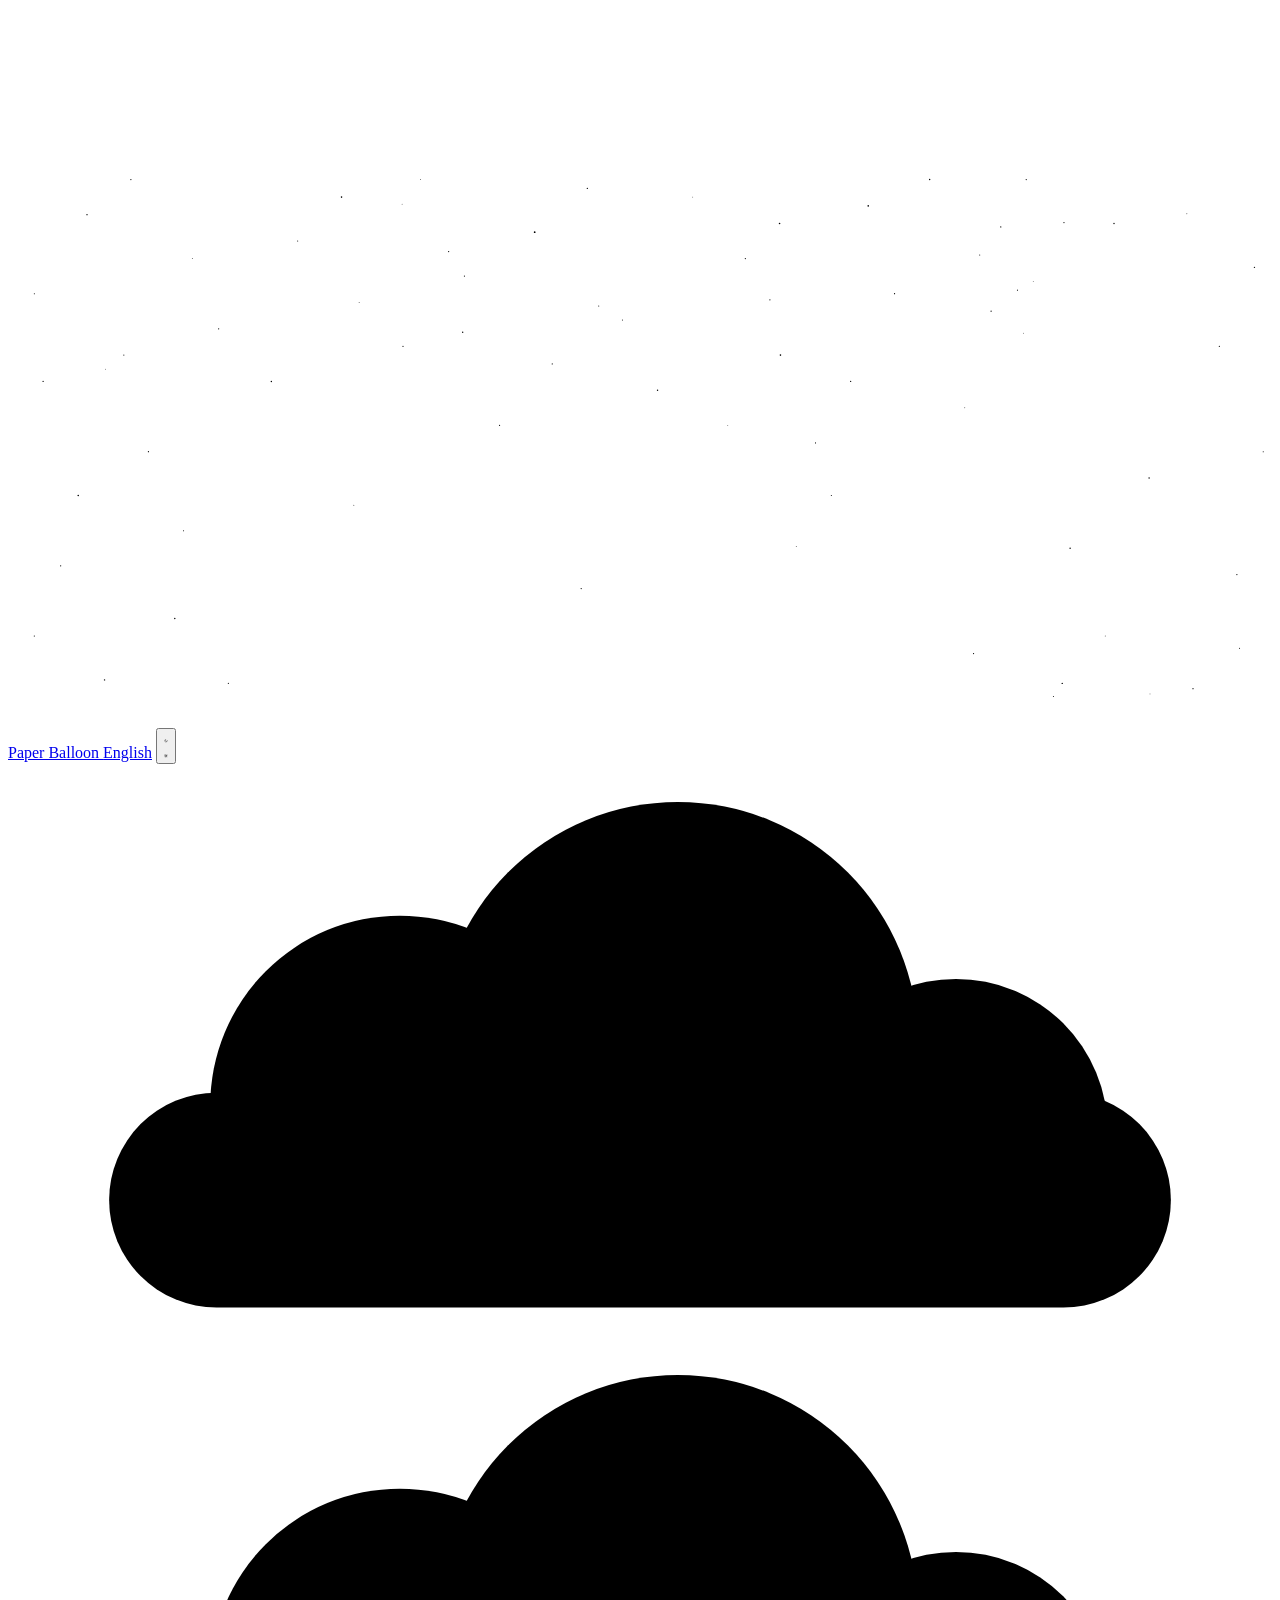
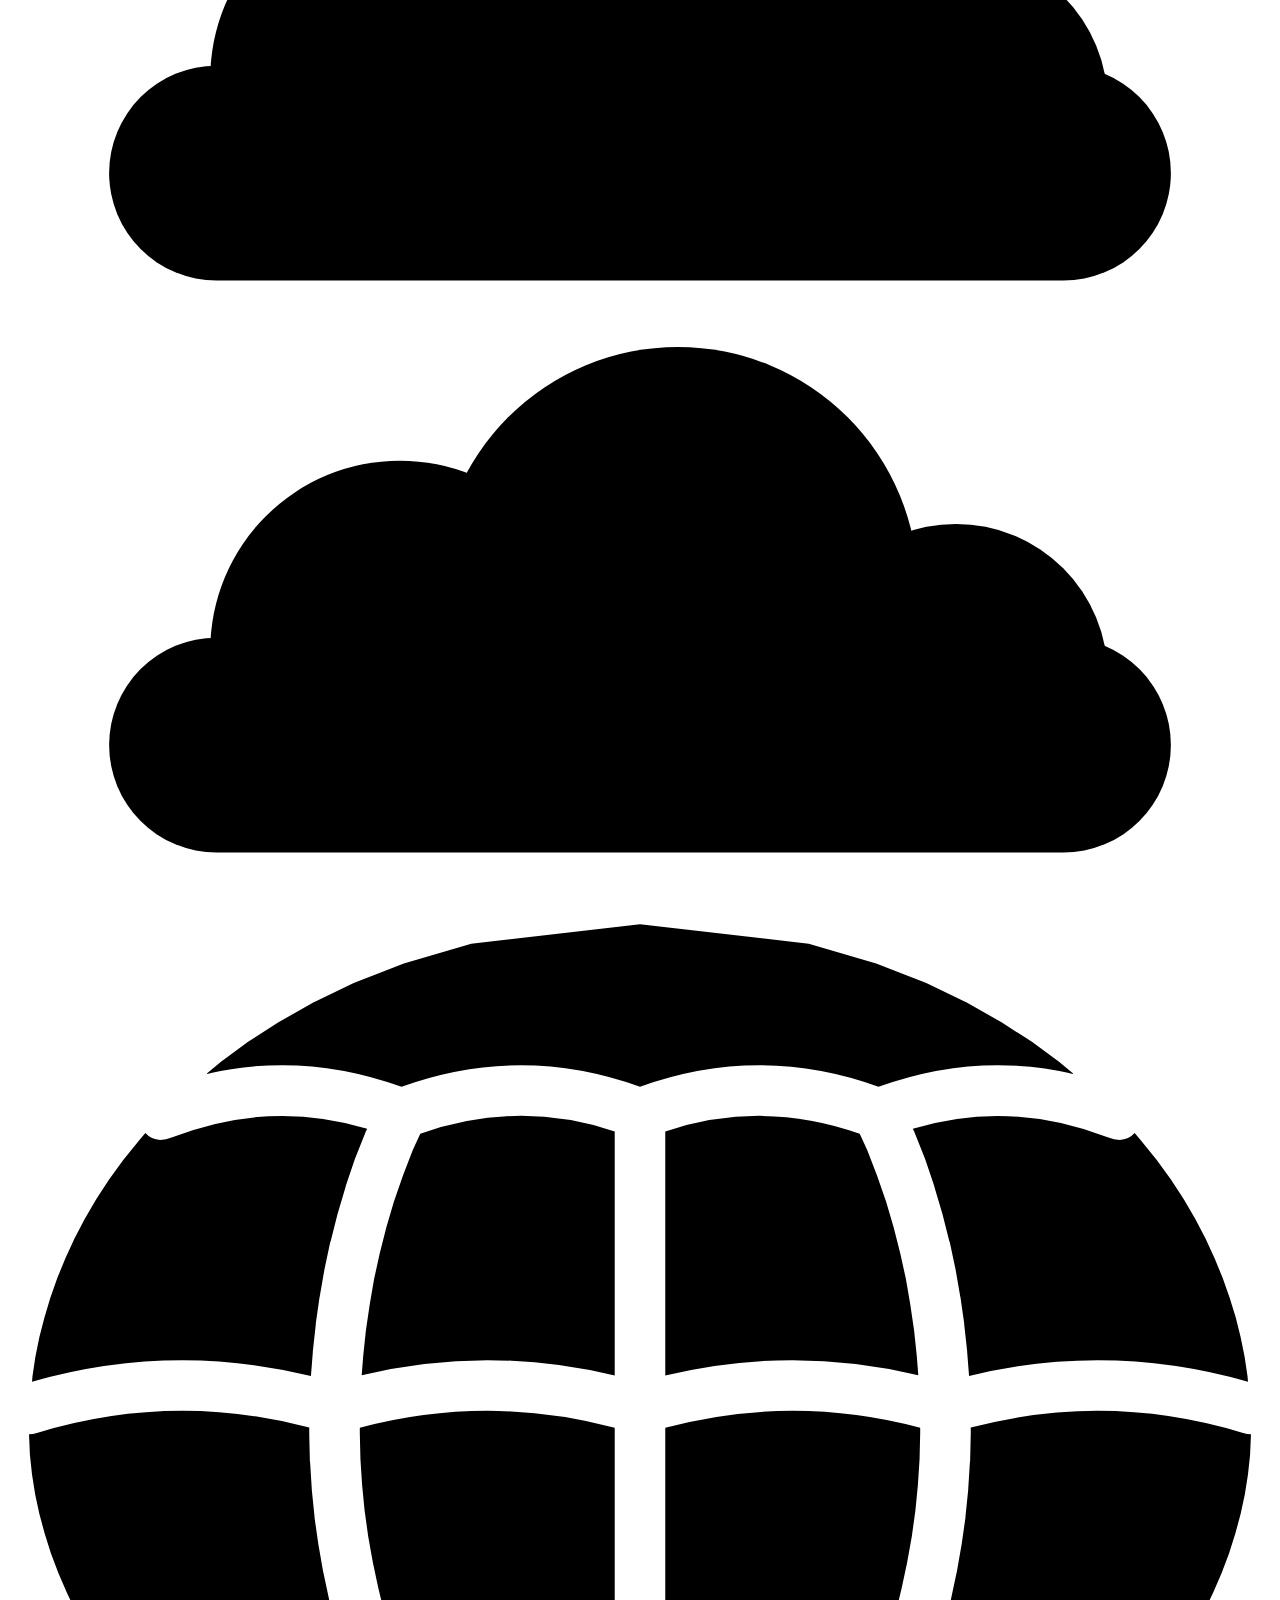
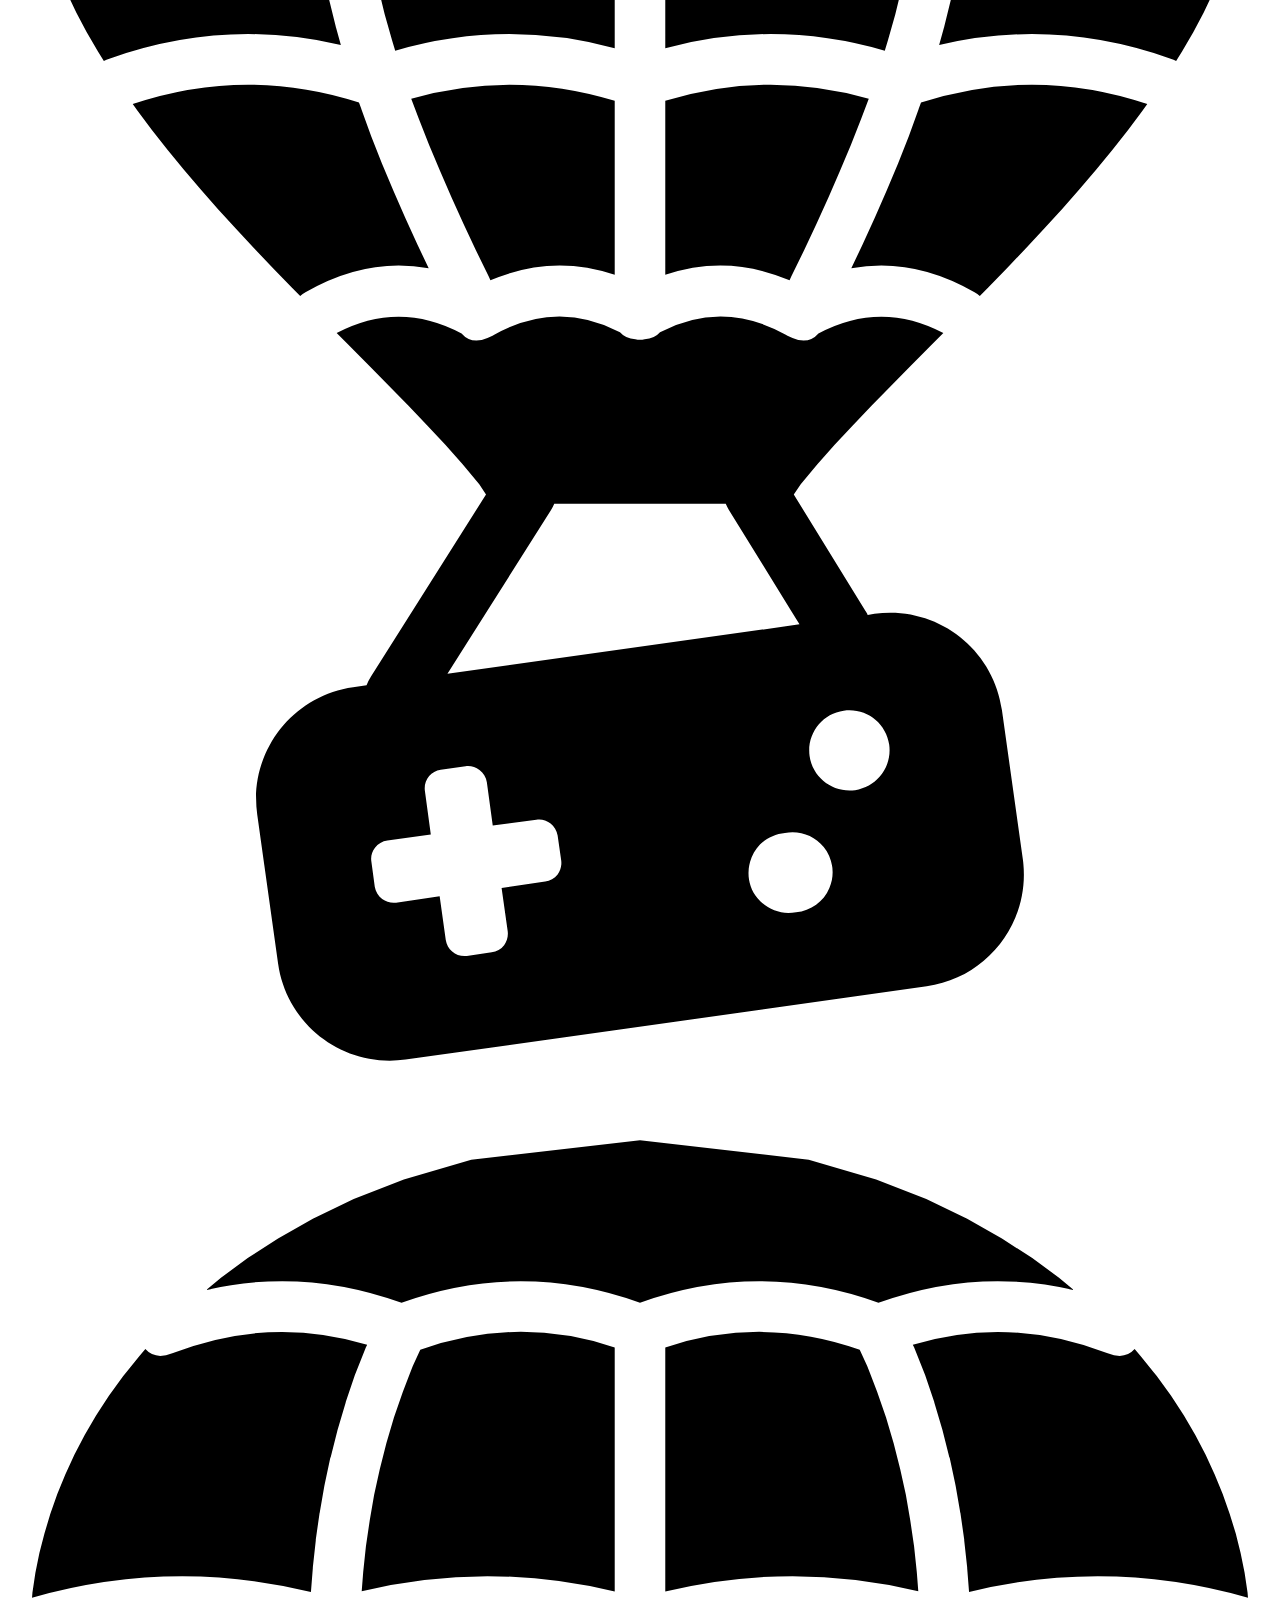
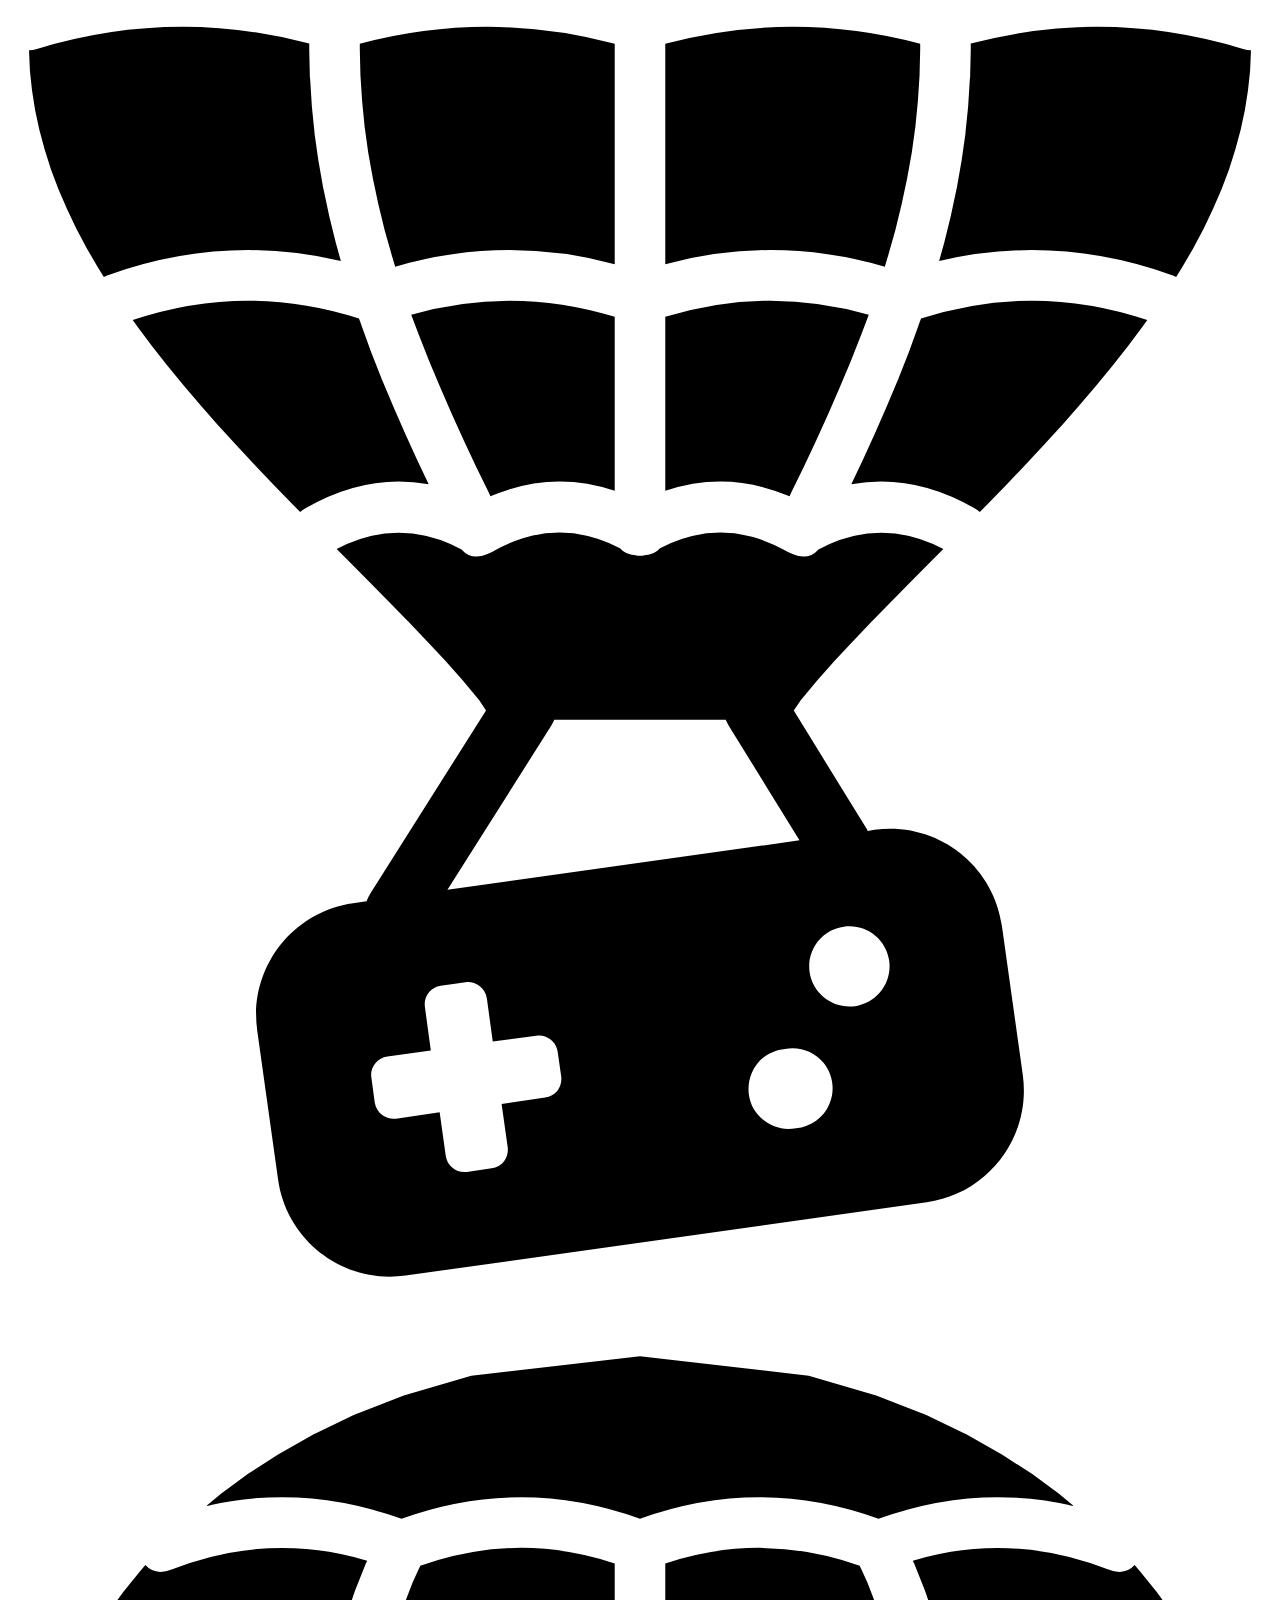
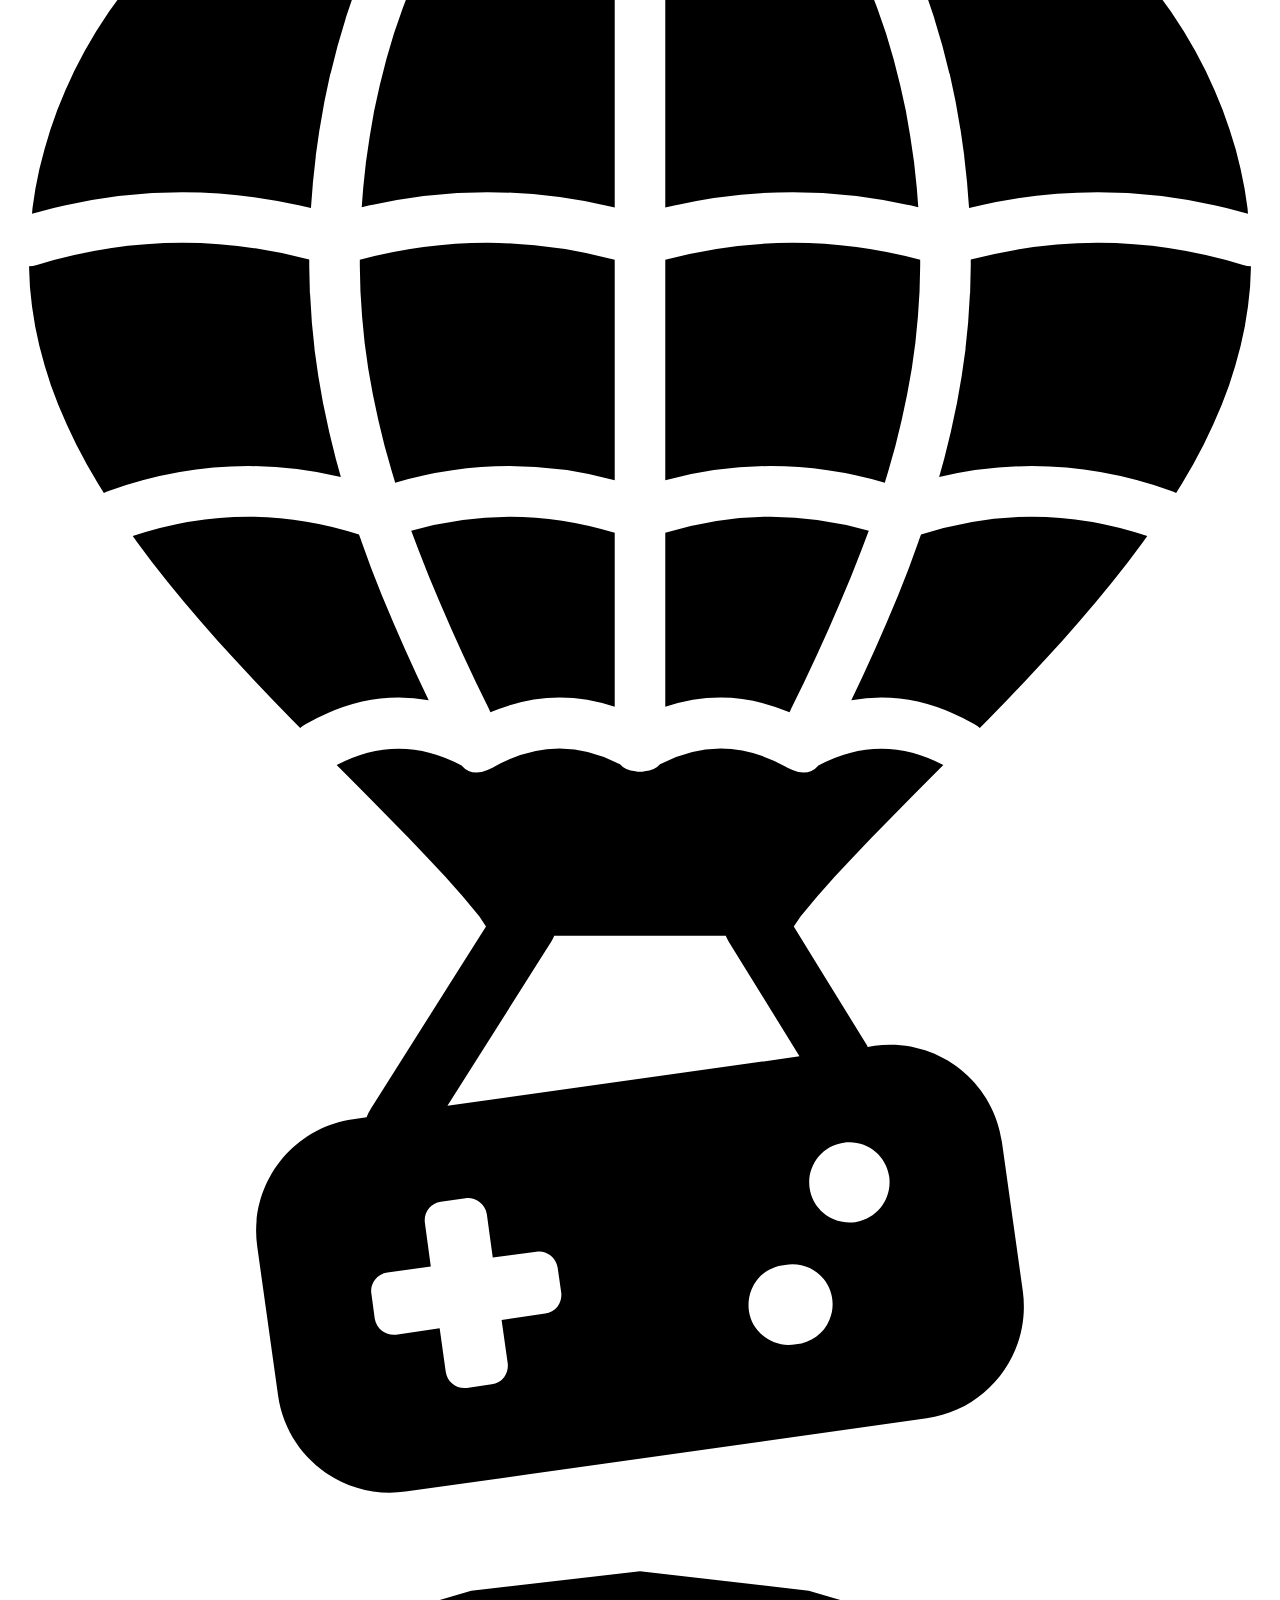
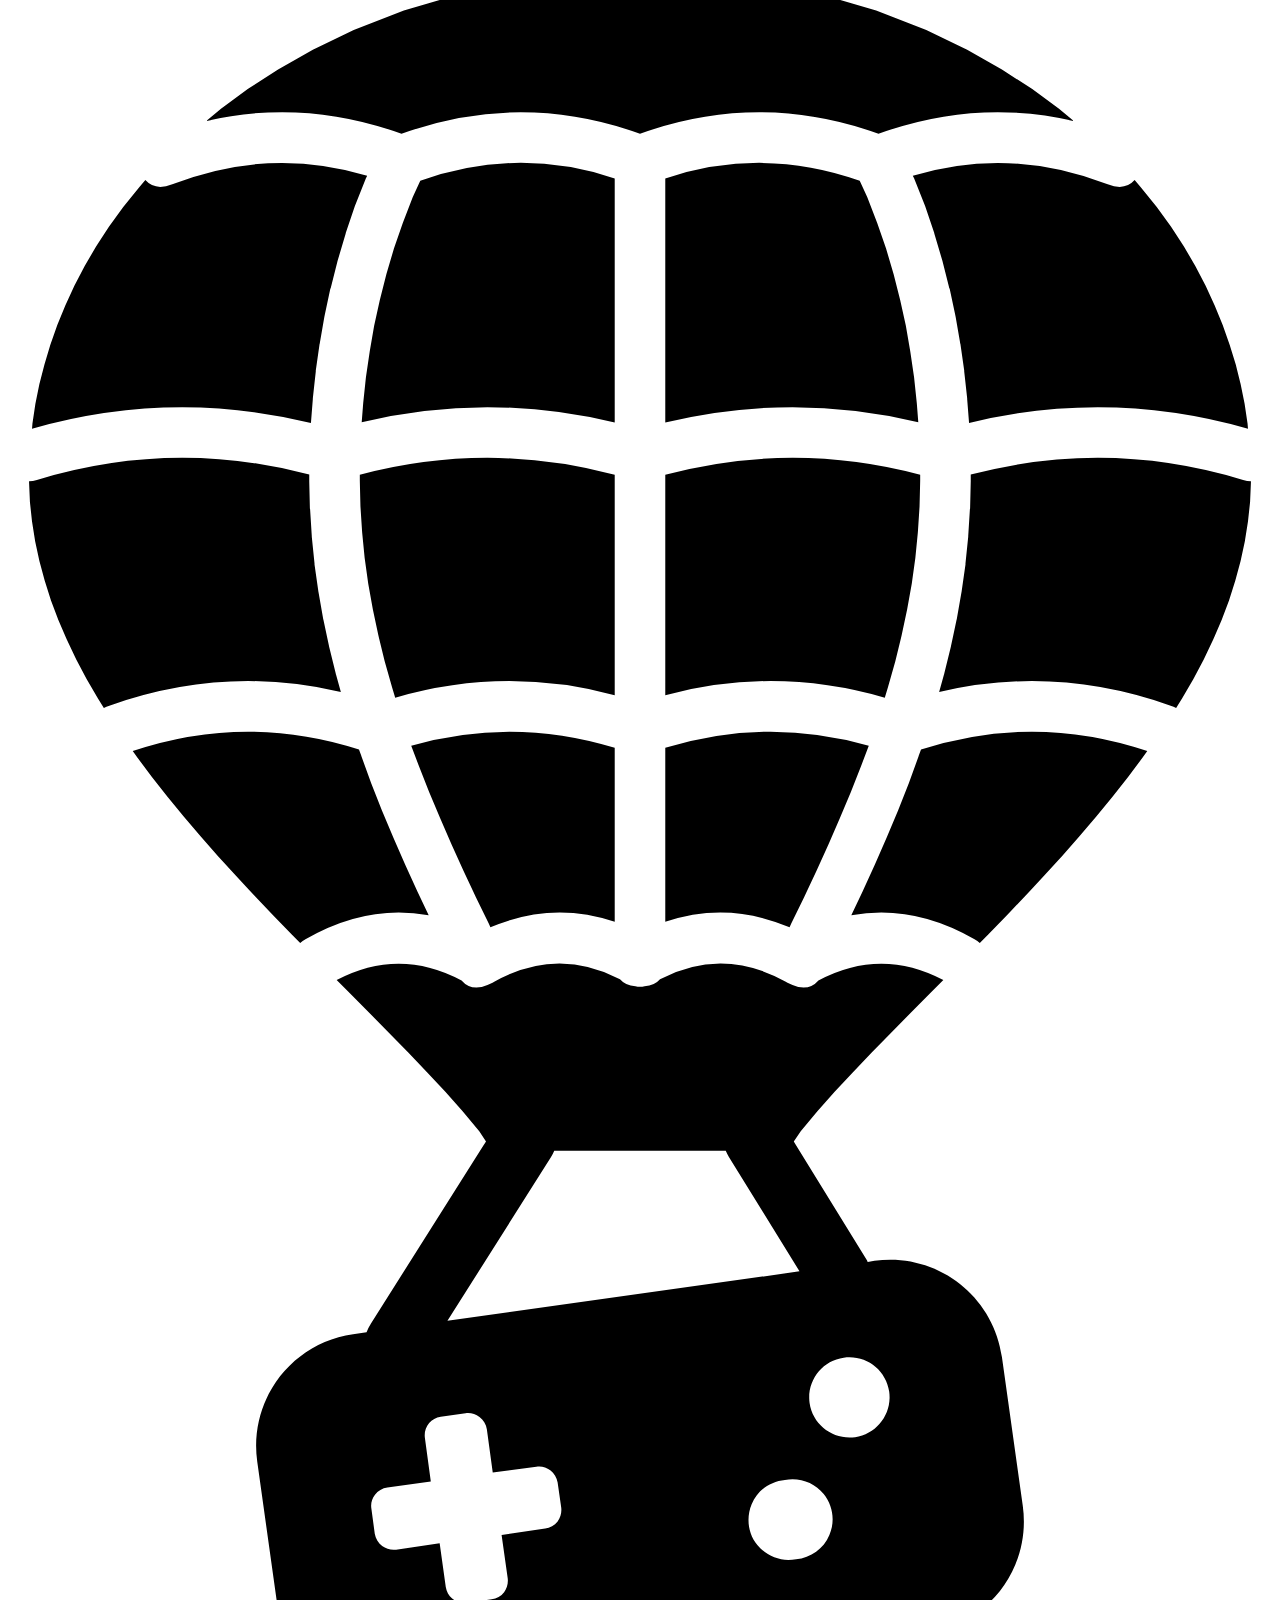
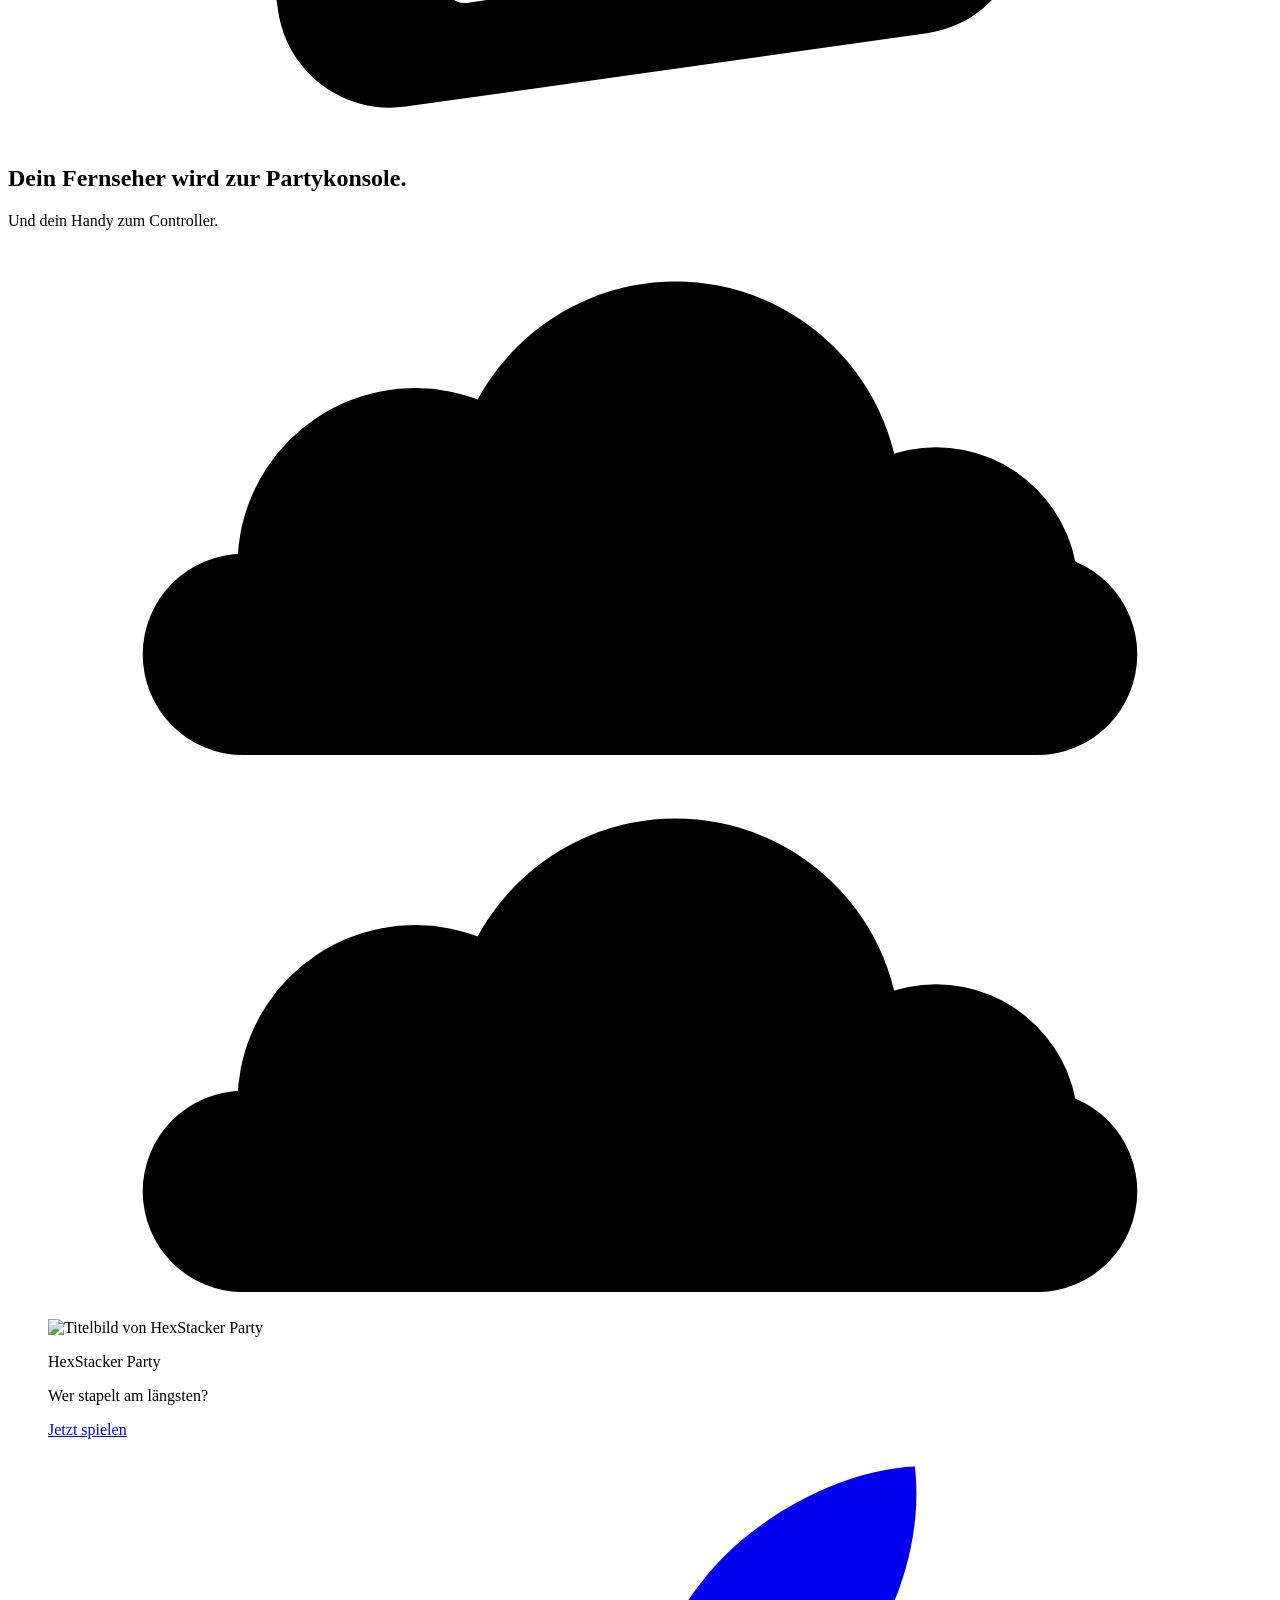
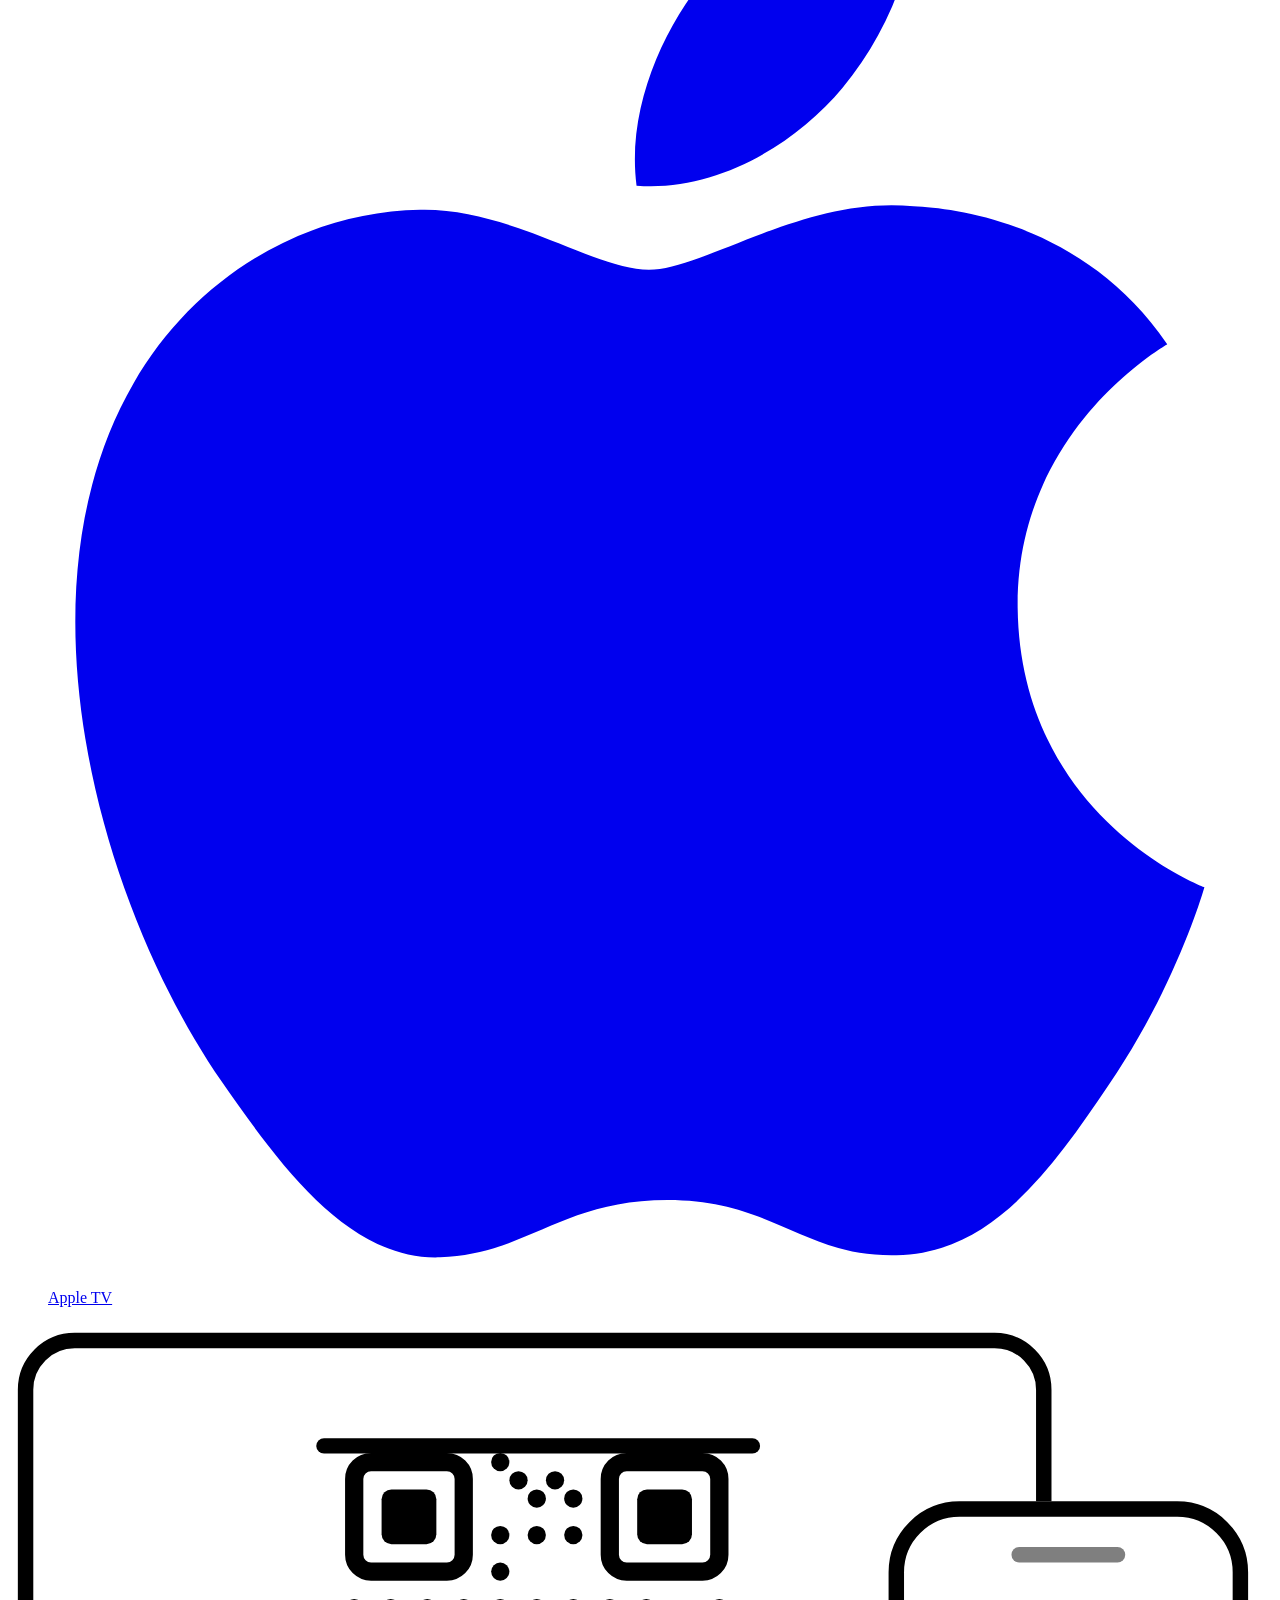
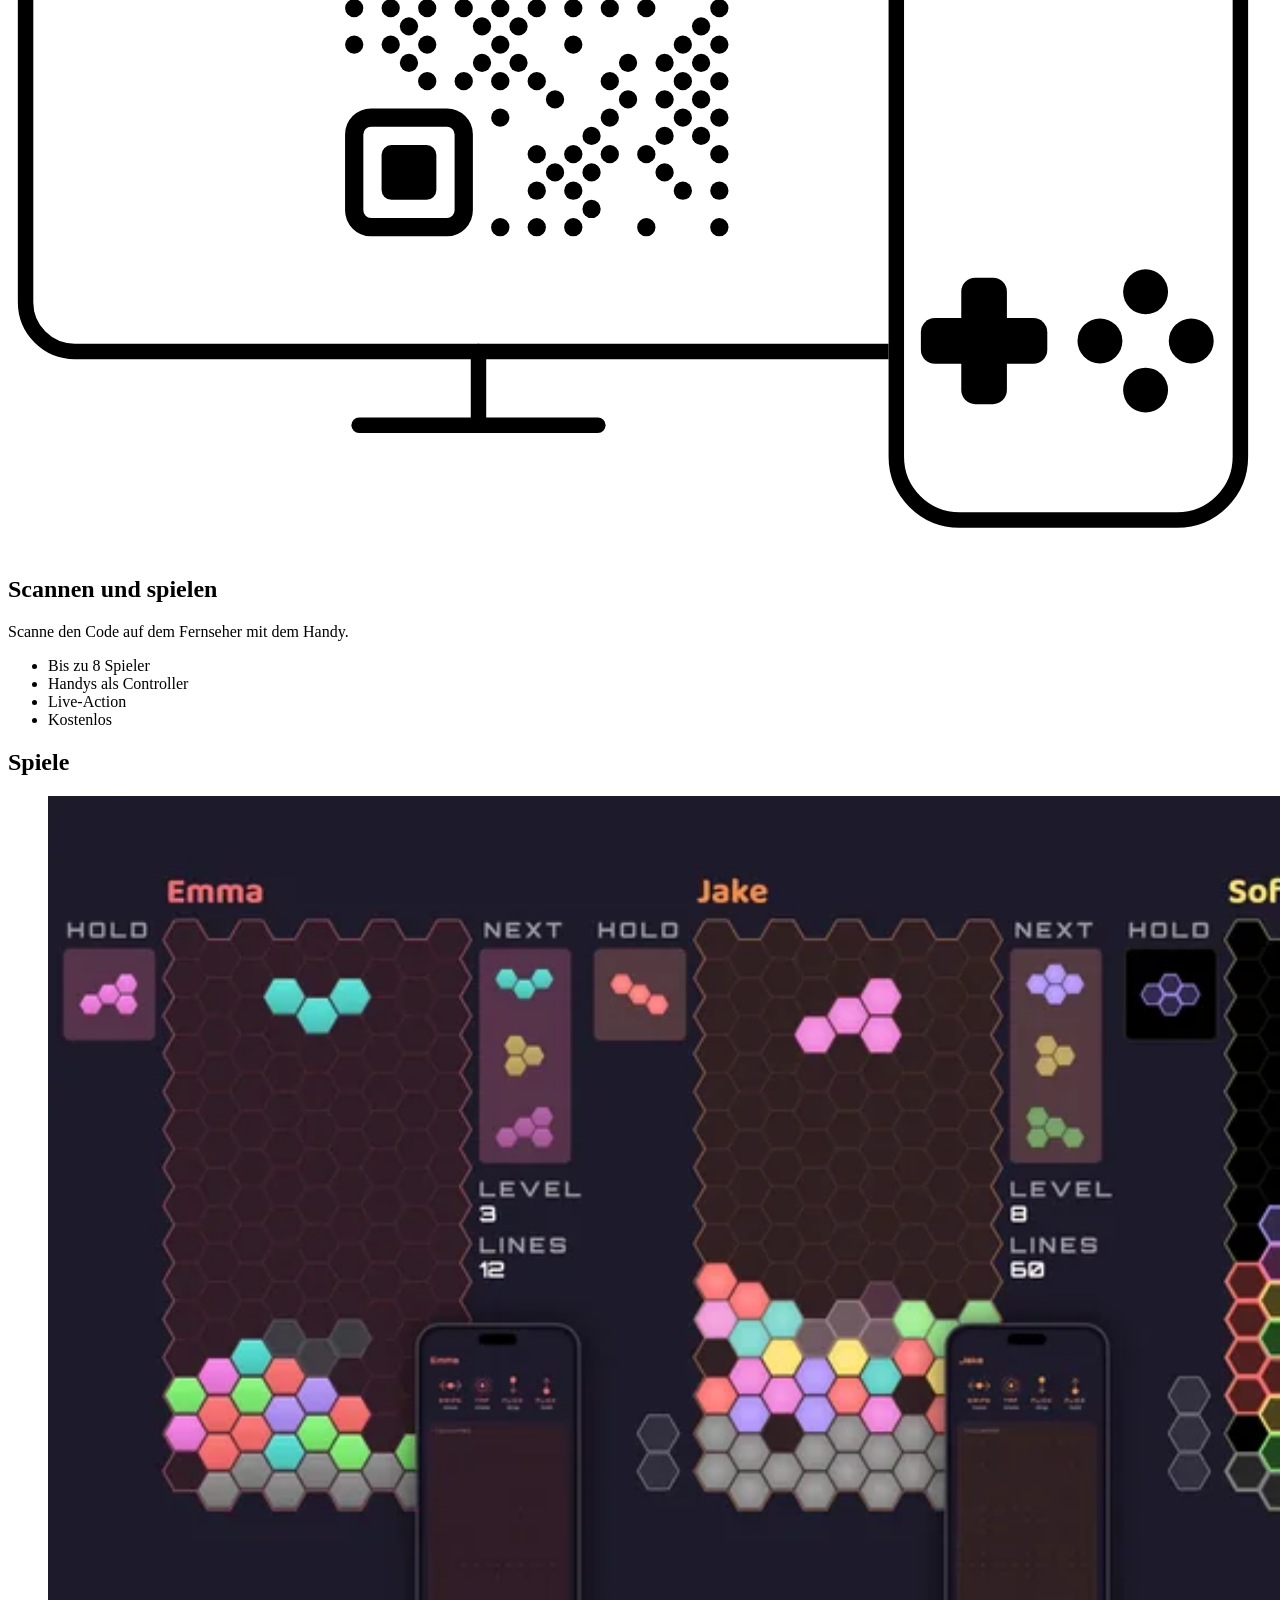
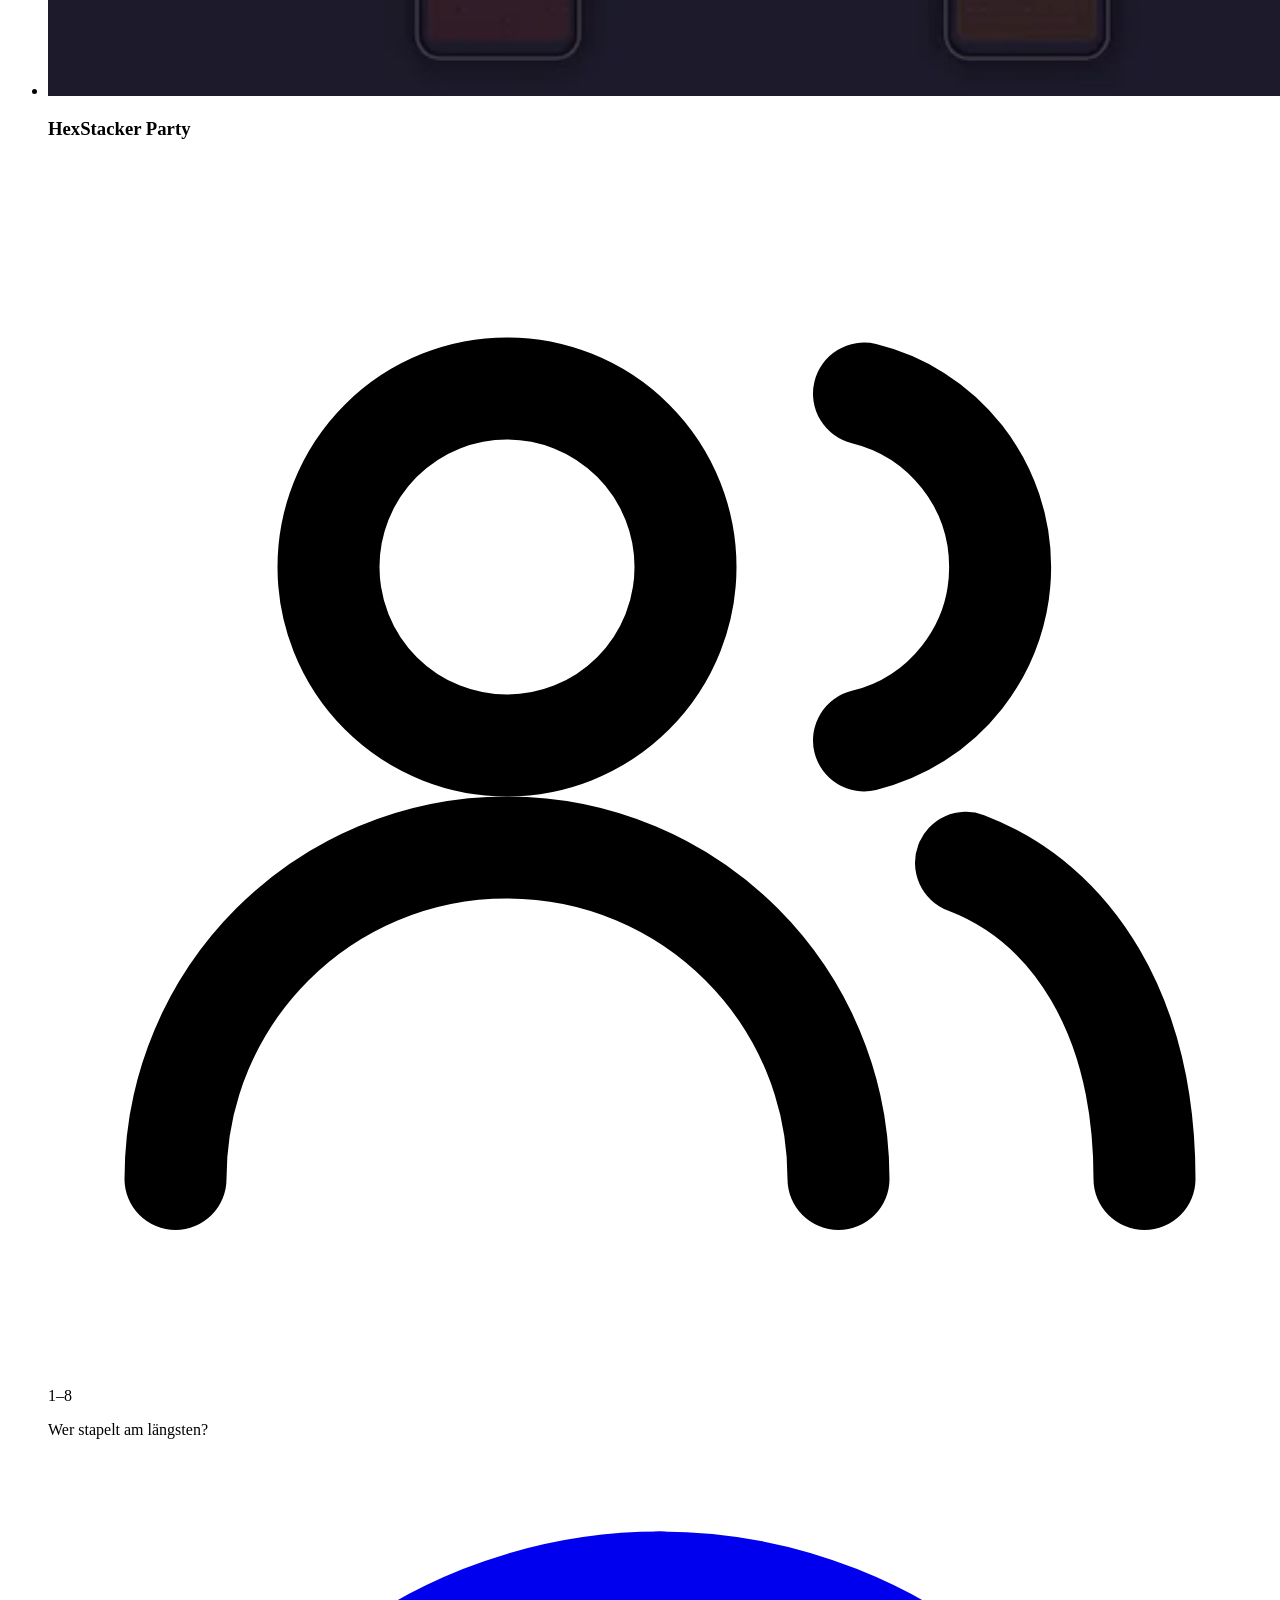
==== de/index.html @ aafdcbc1 "perf(site): phone-sized posters, year-long asset cache, minified CSS/JS - Posters get -720 and -1280" ====
<!DOCTYPE html>
<html lang="de">
<head>
  <meta charset="UTF-8">
  <meta name="viewport" content="width=device-width, initial-scale=1.0, viewport-fit=cover">
  <meta name="theme-color" content="#E6DAF2" media="(prefers-color-scheme: light)">
  <meta name="theme-color" content="#0C0A12" media="(prefers-color-scheme: dark)">
  <title>Paper Balloon: Partykonsole für den Fernseher</title>
  <meta name="description" content="Paper Balloon macht deinen Fernseher zur Partykonsole. Zum Mitspielen brauchst du nur ein Handy: Code auf dem Fernseher scannen und losspielen.">
  <link rel="canonical" href="https://paperballoon.games/de/">
  <link rel="alternate" hreflang="en" href="https://paperballoon.games/">
  <link rel="alternate" hreflang="de" href="https://paperballoon.games/de/">
  <link rel="alternate" hreflang="x-default" href="https://paperballoon.games/">
  <link rel="icon" href="/favicon.svg?v=6" type="image/svg+xml">
  <link rel="icon" href="/favicon.ico?v=6" sizes="16x16 32x32 48x48">
  <link rel="apple-touch-icon" href="/apple-touch-icon.png?v=6">
  <meta property="og:type" content="website">
  <meta property="og:title" content="Paper Balloon: Partykonsole für den Fernseher">
  <meta property="og:description" content="Partyspiele für die Couch. Bis zu 8 Handys, ein Fernseher.">
  <meta property="og:url" content="https://paperballoon.games/de/">
  <meta property="og:image" content="https://paperballoon.games/assets/artwork/hexstacker-16x9-v2.webp">
  <link rel="preload" href="/assets/fonts/outfit-latin-var.woff2" as="font" type="font/woff2" crossorigin>
  <link rel="stylesheet" href="/assets/theme.css?v=36">
  <link rel="stylesheet" href="/assets/site.css?v=22">
  <link rel="stylesheet" href="/assets/home.css?v=70">
  <script src="/assets/theme.js?v=15"></script>
</head>
<body>

  <section class="hero sky">
    <!-- Sky parts, used below and by the scan drawing: the balloon gradients,
         the launcher icon's balloon (favicon.svg's path, from the controller
         repo's tools/app_icon.py) and a cloud. -->
    <svg class="sky-defs" aria-hidden="true">
      <linearGradient id="g-sun" x1="0" y1="0" x2="0" y2="1"><stop class="g-sun-top" offset="0"/><stop class="g-sun-bottom" offset="1"/></linearGradient>
      <linearGradient id="g-sea" x1="0" y1="0" x2="0" y2="1"><stop class="g-sea-top" offset="0"/><stop class="g-sea-bottom" offset="1"/></linearGradient>
      <linearGradient id="g-gold" x1="0" y1="0" x2="0" y2="1"><stop class="g-gold-top" offset="0"/><stop class="g-gold-bottom" offset="1"/></linearGradient>
      <linearGradient id="g-dusk" x1="0" y1="0" x2="0" y2="1"><stop class="g-dusk-top" offset="0"/><stop class="g-dusk-bottom" offset="1"/></linearGradient>
      <symbol id="balloon" viewBox="20 6 60 86"><path d="M64.4 55.89 63.76 56.53 62.83 57.47 61.91 58.4 61 59.33 60.11 60.27 59.24 61.2 58.41 62.13 57.63 63.07 57.3 63.56 60.78 69.21Q60.79 69.24 60.81 69.27L61.13 69.22C64.06 68.81 66.77 70.85 67.18 73.78L68.17 80.85C68.58 83.78 66.54 86.49 63.61 86.9L38.87 90.38C35.94 90.79 33.23 88.75 32.82 85.82L31.83 78.75C31.42 75.82 33.46 73.11 36.38 72.7L37.02 72.61Q37.1 72.41 37.23 72.2L42.69 63.55L42.37 63.07L41.59 62.13L40.76 61.2L39.89 60.27L39 59.33L38.09 58.4L37.17 57.47L36.24 56.53L35.6 55.89Q38.56 54.33 41.53 55.91Q42 56.45 42.76 56.13Q42.84 56.1 42.92 56.06Q43 56.02 43.08 55.97Q46.07 54.31 49.05 55.85Q49.3 56.14 49.78 56.19Q50 56.24 50.22 56.19Q50.7 56.14 50.95 55.85Q53.93 54.31 56.92 55.97Q57 56.02 57.08 56.06Q57.16 56.1 57.24 56.13Q58 56.45 58.47 55.91Q61.44 54.33 64.4 55.89ZM50 8 58.01 8.93 61.21 9.87 63.59 10.8 65.53 11.73 67.18 12.67 68.62 13.6 69.89 14.53 70.59 15.11Q65.96 14.04 61.32 15.72Q55.66 13.68 50 15.72Q44.34 13.68 38.68 15.72Q34.04 14.04 29.41 15.11L30.11 14.53L31.38 13.6L32.82 12.67L34.47 11.73L36.41 10.8L38.79 9.87L41.99 8.93ZM73.48 17.92 73.78 18.27 74.53 19.2 75.21 20.13 75.82 21.07 76.36 22 76.85 22.93 77.28 23.87 77.66 24.8 77.99 25.73 78.28 26.67 78.51 27.6 78.7 28.53 78.84 29.47 78.86 29.72Q72.24 27.83 65.62 29.45L65.53 28.31Q65.53 28.29 65.53 28.27L65.39 27Q65.39 26.98 65.39 26.96L65.21 25.7Q65.2 25.68 65.2 25.66L64.98 24.39Q64.97 24.37 64.97 24.35L64.7 23.08Q64.69 23.06 64.68 23.04L64.36 21.77Q64.36 21.75 64.35 21.73L63.97 20.46Q63.97 20.43 63.96 20.41L63.53 19.14Q63.52 19.12 63.51 19.09L63.01 17.83Q63 17.8 62.98 17.77L62.95 17.71Q67.58 16.32 72.2 18.12Q73.02 18.44 73.48 17.92ZM21.14 29.72 21.16 29.47 21.3 28.53 21.49 27.6 21.73 26.67 22.01 25.73 22.34 24.8 22.72 23.87 23.15 22.93 23.64 22 24.18 21.07 24.79 20.13 25.47 19.2 26.22 18.27 26.52 17.92Q26.98 18.44 27.8 18.12Q32.42 16.32 37.05 17.71L37.02 17.77Q37 17.8 36.99 17.83L36.49 19.09Q36.48 19.12 36.47 19.14L36.04 20.41Q36.03 20.43 36.03 20.46L35.65 21.73Q35.64 21.75 35.64 21.77L35.32 23.04Q35.31 23.06 35.3 23.08L35.03 24.35Q35.03 24.37 35.02 24.39L34.8 25.66Q34.8 25.68 34.79 25.7L34.61 26.96Q34.61 26.98 34.61 27L34.47 28.27Q34.47 28.29 34.47 28.31L34.38 29.45Q27.76 27.83 21.14 29.72ZM24.81 42.87Q24.67 42.92 24.55 42.98L24.27 42.53L23.73 41.6L23.24 40.67L22.79 39.73L22.39 38.8L22.04 37.87L21.74 36.93L21.49 36L21.29 35.07L21.14 34.13L21.04 33.2L21 32.27L21 32.22Q21.18 32.21 21.37 32.15Q27.84 30.18 34.3 31.9L34.3 32.19Q34.3 32.21 34.3 32.23L34.33 33.5Q34.33 33.52 34.34 33.54L34.42 34.81Q34.42 34.83 34.42 34.85L34.55 36.12Q34.55 36.14 34.55 36.17L34.73 37.43Q34.73 37.45 34.74 37.48L34.96 38.74Q34.96 38.76 34.97 38.78L35.24 40.05Q35.24 40.07 35.25 40.09L35.56 41.35Q35.56 41.37 35.57 41.39L35.8 42.22Q30.3 40.92 24.81 42.87ZM79 32.22 79 32.27 78.96 33.2 78.86 34.13 78.71 35.07 78.51 36 78.26 36.93 77.96 37.87 77.61 38.8 77.21 39.73 76.76 40.67 76.27 41.6 75.73 42.53 75.45 42.98Q75.33 42.92 75.19 42.87Q69.7 40.92 64.2 42.22L64.43 41.39Q64.44 41.37 64.44 41.35L64.75 40.09Q64.76 40.07 64.76 40.05L65.03 38.78Q65.04 38.76 65.04 38.74L65.26 37.48Q65.27 37.45 65.27 37.43L65.45 36.17Q65.45 36.14 65.45 36.12L65.58 34.85Q65.58 34.83 65.58 34.81L65.66 33.54Q65.67 33.52 65.67 33.5L65.7 32.23Q65.7 32.21 65.7 32.19L65.7 31.9Q72.16 30.18 78.63 32.15Q78.82 32.21 79 32.22ZM39.57 17.95Q44.18 16.31 48.8 17.84V29.43Q42.8 27.98 36.79 29.41L36.86 28.51L36.99 27.28L37.17 26.06L37.38 24.83L37.65 23.61L37.96 22.39L38.32 21.17L38.74 19.95L39.21 18.73ZM51.2 17.84Q55.82 16.31 60.43 17.95L60.79 18.73L61.26 19.95L61.68 21.17L62.04 22.39L62.35 23.61L62.62 24.83L62.83 26.06L63.01 27.28L63.14 28.51L63.21 29.41Q57.2 27.98 51.2 29.43ZM63.3 31.91 63.3 32.19 63.27 33.41 63.19 34.63 63.07 35.86 62.9 37.08 62.68 38.3 62.42 39.53 62.12 40.76 61.77 41.99 61.62 42.49Q56.41 40.97 51.2 42.37V31.91Q57.25 30.3 63.3 31.91ZM38.38 42.49 38.23 41.99 37.88 40.76 37.58 39.53 37.32 38.3 37.1 37.08 36.93 35.86 36.81 34.63 36.73 33.41 36.7 32.19 36.7 31.91Q42.75 30.3 48.8 31.91V42.37Q43.59 40.97 38.38 42.49ZM57.57 69.72 54.22 64.29Q54.13 64.14 54.07 64H45.93Q45.87 64.15 45.77 64.3L40.86 72.07L57.57 69.72ZM74.08 45.02 73.86 45.33 73.16 46.27 72.42 47.2 71.66 48.13 70.86 49.07 70.04 50 69.19 50.93 68.32 51.87 67.43 52.8 66.53 53.73 66.13 54.13Q66.02 54.04 65.88 53.96Q62.96 52.28 60.03 52.82L60.56 51.7L61.15 50.41L61.71 49.13L62.25 47.84L62.76 46.55L63.22 45.28Q63.23 45.27 63.23 45.25L63.34 44.95Q68.71 43.22 74.08 45.02ZM34.12 53.96Q33.98 54.04 33.87 54.13L33.47 53.73L32.57 52.8L31.68 51.87L30.81 50.93L29.96 50L29.14 49.07L28.34 48.13L27.58 47.2L26.84 46.27L26.14 45.33L25.92 45.02Q31.29 43.22 36.66 44.95L36.77 45.25Q36.77 45.27 36.78 45.28L37.24 46.55L37.75 47.84L38.29 49.13L38.85 50.41L39.44 51.7L39.97 52.82Q37.04 52.28 34.12 53.96ZM48.8 53.13Q45.85 52.13 42.9 53.39L42.82 53.21L42.21 51.96L41.62 50.7L41.05 49.45L40.51 48.2L39.99 46.96L39.5 45.72L39.14 44.77Q43.97 43.39 48.8 44.87ZM60.86 44.77 60.5 45.72 60.01 46.96 59.49 48.2 58.95 49.45 58.38 50.7 57.79 51.96 57.18 53.21 57.1 53.39Q54.15 52.13 51.2 53.13V44.87Q56.03 43.39 60.86 44.77ZM40.54 76.62C40.05 76.69 39.72 77.14 39.79 77.63L40.07 79.69L38.01 79.98C37.77 80.01 37.56 80.14 37.42 80.33C37.27 80.52 37.21 80.75 37.25 80.99L37.41 82.17C37.45 82.4 37.57 82.61 37.76 82.76C37.95 82.9 38.19 82.96 38.42 82.93L40.49 82.63L40.78 84.7C40.85 85.18 41.3 85.52 41.78 85.46L42.96 85.29C43.19 85.26 43.41 85.14 43.55 84.95C43.69 84.76 43.75 84.52 43.72 84.29L43.43 82.23L45.5 81.93C45.73 81.9 45.94 81.78 46.09 81.59C46.23 81.4 46.29 81.16 46.26 80.93L46.09 79.74C46.05 79.51 45.93 79.3 45.74 79.16C45.55 79.01 45.31 78.95 45.08 78.99L43.01 79.27L42.73 77.22C42.7 76.98 42.57 76.77 42.38 76.63C42.19 76.48 41.95 76.42 41.72 76.45ZM56.88 79.62C56.18 79.68 55.57 80.13 55.3 80.77C55.03 81.42 55.13 82.17 55.57 82.71C56.02 83.26 56.72 83.52 57.41 83.38C58.11 83.32 58.72 82.88 58.99 82.23C59.27 81.58 59.16 80.84 58.72 80.29C58.28 79.74 57.57 79.49 56.88 79.62ZM59.67 73.82C58.63 73.96 57.91 74.93 58.05 75.97C58.2 77.01 59.16 77.73 60.21 77.59C61.25 77.44 61.97 76.48 61.83 75.44C61.68 74.39 60.72 73.67 59.67 73.82Z"/></symbol>
      <symbol id="cloud" viewBox="0 0 200 90" overflow="visible"><rect x="16" y="52" width="168" height="34" rx="17"/><circle cx="62" cy="54" r="30"/><circle cx="106" cy="44" r="38"/><circle cx="150" cy="58" r="24"/></symbol>
    </svg>
    <div class="stars-plane" aria-hidden="true"><svg class="stars" viewBox="0 0 1440 640" preserveAspectRatio="xMidYMid slice" aria-hidden="true"><g class="stars__field"><circle cx="520" cy="130" r="0.7"/><circle cx="1380" cy="210" r="0.7"/><circle cx="60" cy="460" r="0.7"/><circle cx="1350" cy="600" r="0.7"/><circle cx="210" cy="110" r="0.5"/><circle cx="450" cy="210" r="0.7"/><circle cx="780" cy="40" r="0.5"/><circle cx="1010" cy="150" r="0.7"/><circle cx="1160" cy="20" r="0.7"/><circle cx="200" cy="420" r="0.6"/><circle cx="620" cy="230" r="0.6"/><circle cx="673" cy="164" r="0.6"/><circle cx="1203" cy="69" r="0.7"/><circle cx="502" cy="102" r="0.7"/><circle cx="1301" cy="606" r="0.5"/><circle cx="1150" cy="146" r="0.6"/><circle cx="1157" cy="195" r="0.5"/><circle cx="1131" cy="74" r="0.7"/><circle cx="653" cy="486" r="0.7"/><circle cx="240" cy="190" r="0.7"/><circle cx="1120" cy="170" r="0.7"/><circle cx="160" cy="330" r="0.7"/><circle cx="1400" cy="470" r="0.7"/><circle cx="30" cy="150" r="0.6"/><circle cx="470" cy="20" r="0.5"/><circle cx="700" cy="180" r="0.6"/><circle cx="1250" cy="540" r="0.5"/><circle cx="1100" cy="560" r="0.7"/><circle cx="960" cy="250" r="0.7"/><circle cx="1343" cy="59" r="0.5"/><circle cx="449" cy="48" r="0.5"/><circle cx="1191" cy="609" r="0.6"/><circle cx="868" cy="157" r="0.7"/><circle cx="132" cy="220" r="0.6"/><circle cx="938" cy="380" r="0.6"/><circle cx="840" cy="110" r="0.7"/><circle cx="140" cy="20" r="0.7"/><circle cx="330" cy="90" r="0.6"/><circle cx="560" cy="300" r="0.7"/><circle cx="920" cy="320" r="0.6"/><circle cx="1090" cy="280" r="0.5"/><circle cx="40" cy="250" r="0.7"/><circle cx="1430" cy="330" r="0.6"/><circle cx="30" cy="540" r="0.7"/><circle cx="400" cy="160" r="0.5"/><circle cx="820" cy="300" r="0.5"/><circle cx="1107" cy="106" r="0.6"/><circle cx="898" cy="438" r="0.5"/><circle cx="1168" cy="136" r="0.5"/><circle cx="111" cy="236" r="0.5"/><circle cx="251" cy="594" r="0.6"/><circle cx="394" cy="391" r="0.5"/><circle cx="1403" cy="554" r="0.6"/><circle cx="518" cy="194" r="0.8"/><g class="stars__twinkle"><circle cx="90" cy="60" r="0.8"/><circle cx="980" cy="50" r="0.9"/><circle cx="600" cy="80" r="1"/><circle cx="1210" cy="440" r="0.8"/><circle cx="190" cy="520" r="0.8"/><circle cx="660" cy="30" r="0.8"/><circle cx="300" cy="250" r="0.8"/><circle cx="880" cy="220" r="0.9"/><circle cx="1050" cy="20" r="0.8"/><circle cx="1420" cy="120" r="0.8"/><circle cx="80" cy="380" r="0.9"/><circle cx="879" cy="70" r="0.9"/><circle cx="1201" cy="594" r="0.8"/><circle cx="380" cy="40" r="0.9"/><circle cx="1260" cy="70" r="0.8"/><circle cx="1300" cy="360" r="0.8"/><circle cx="110" cy="590" r="0.8"/><circle cx="740" cy="260" r="0.8"/></g></g></svg></div>
    <span class="shooting-star" aria-hidden="true"></span>
    <div class="wrap">
      <header class="topbar">
        <a class="brand" href="/de/">
          Paper Balloon
        </a>
        <a class="topbar__lang" href="/" data-lang-set="en" hreflang="en" lang="en">English</a>
        <button class="icon-btn theme-toggle" type="button" aria-label="Dunkles Design">
          <svg class="theme-toggle__moon" viewBox="0 0 24 24" fill="none" stroke="currentColor" stroke-width="2" stroke-linecap="round" stroke-linejoin="round" aria-hidden="true"><path d="M21 12.8A8.5 8.5 0 1 1 11.2 3a6.6 6.6 0 0 0 9.8 9.8Z"/></svg>
          <svg class="theme-toggle__sun" viewBox="0 0 24 24" fill="none" stroke="currentColor" stroke-width="2" stroke-linecap="round" aria-hidden="true"><circle cx="12" cy="12" r="4.4"/><path d="M12 2.5v2.2M12 19.3v2.2M2.5 12h2.2M19.3 12h2.2M5.3 5.3l1.6 1.6M17.1 17.1l1.6 1.6M18.7 5.3l-1.6 1.6M6.9 17.1l-1.6 1.6"/></svg>
        </button>
      </header>

      <div class="hero__grid">
        <div class="hero__copy">
          <div class="sky-layer sky-layer--clouds">
            <div class="drift cloud cloud--1" aria-hidden="true"><svg viewBox="0 0 200 90"><use href="#cloud"/></svg></div>
            <div class="drift cloud cloud--2" aria-hidden="true"><svg viewBox="0 0 200 90"><use href="#cloud"/></svg></div>
            <div class="drift cloud cloud--3" aria-hidden="true"><svg viewBox="0 0 200 90"><use href="#cloud"/></svg></div>
          </div>
          <div class="sky-layer sky-layer--far">
            <div class="drift balloon balloon--gold" aria-hidden="true"><svg viewBox="20 6 60 86"><use href="#balloon" x="20" y="6" width="60" height="86"/></svg></div>
            <div class="drift balloon balloon--dusk" aria-hidden="true"><svg viewBox="20 6 60 86"><use href="#balloon" x="20" y="6" width="60" height="86"/></svg></div>
          </div>
          <div class="sky-layer sky-layer--near">
            <div class="drift balloon balloon--sun" aria-hidden="true"><svg viewBox="20 6 60 86"><use href="#balloon" x="20" y="6" width="60" height="86"/></svg></div>
            <div class="drift balloon balloon--sea" aria-hidden="true"><svg viewBox="20 6 60 86"><use href="#balloon" x="20" y="6" width="60" height="86"/></svg></div>
          </div>
          <h1>Dein Fernseher wird <span>zur Partykonsole.</span></h1>
          <p class="hero__lead">Und dein Handy zum Controller.</p>
        </div>
        <figure class="feature">
          <div class="tv">
            <div class="tv__screen">
              <div class="drift cloud cloud--4" aria-hidden="true"><svg viewBox="0 0 200 90"><use href="#cloud"/></svg></div>
              <div class="drift cloud cloud--5" aria-hidden="true"><svg viewBox="0 0 200 90"><use href="#cloud"/></svg></div>
              <img class="feature__poster" src="/assets/artwork/hexstacker-16x9-v2.webp"
                   srcset="/assets/artwork/hexstacker-16x9-v2-720.webp 720w, /assets/artwork/hexstacker-16x9-v2-960.webp 960w, /assets/artwork/hexstacker-16x9-v2-1280.webp 1280w, /assets/artwork/hexstacker-16x9-v2.webp 1920w"
                   sizes="(max-width: 560px) calc(100vw - 44px), (max-width: 1060px) calc(100vw - 100px), 960px"
                   alt="Titelbild von HexStacker Party" width="1600" height="900" fetchpriority="high">
            </div>
            <div class="tv__stand"></div>
          </div>
          <figcaption>
            <div>
              <p class="feature__name">HexStacker Party</p>
              <p class="feature__tagline">Wer stapelt am längsten?</p>
            </div>
            <div class="hero__ctas">
              <a class="btn btn--primary" href="https://hexstacker.com">Jetzt spielen</a>
              <a class="btn btn--ghost" href="https://apps.apple.com/app/hexstacker-party/id6788876779"
                 aria-label="HexStacker Party im App Store für Apple TV"><svg viewBox="2.98 1.38 17.18 20.98" fill="currentColor" aria-hidden="true"><path d="M17.05 12.54c-.03-2.55 2.08-3.77 2.17-3.83-1.18-1.73-3.02-1.97-3.68-2-1.56-.16-3.05.92-3.84.92-.79 0-2.02-.9-3.32-.87-1.7.03-3.28.99-4.16 2.52-1.78 3.08-.45 7.63 1.28 10.13.85 1.22 1.85 2.6 3.17 2.55 1.28-.05 1.76-.83 3.3-.83 1.54 0 1.98.83 3.32.8 1.38-.02 2.25-1.24 3.08-2.47.97-1.42 1.37-2.8 1.39-2.87-.03-.01-2.67-1.02-2.71-4.05z"/><path d="M14.51 4.99c.7-.85 1.18-2.03 1.05-3.21-1.01.04-2.24.67-2.97 1.52-.65.75-1.22 1.96-1.07 3.11 1.13.09 2.28-.57 2.99-1.42z"/></svg>Apple&nbsp;TV</a>
            </div>
          </figcaption>
        </figure>
      </div>
    </div>
  </section>

  <main class="wrap">

    <section class="section" id="how" aria-labelledby="how-heading">
      <div class="how">
        <div class="how__top">
          <div class="how__art" aria-hidden="true">
            <!-- Same drawing as the EN page: TV with a placeholder QR, phone as
                 controller overlapping its corner. -->
            <svg viewBox="0 0 180 118" fill="none" stroke="currentColor" stroke-width="2.2" stroke-linejoin="round">
              <!-- The TV's outline stops at the phone's, so the phone needs no
                   fill and the panel behind may be see-through. -->
              <mask id="how-front" stroke="none"><rect width="180" height="118" fill="#FFFFFF"/><rect x="125.4" y="25.4" width="51.2" height="89.2" rx="10.1" fill="#000000"/></mask>
              <rect class="how__tv" x="2.5" y="2.5" width="145" height="87" rx="7" mask="url(#how-front)" pathLength="1"/>
              <path class="how__stand" d="M67 89.5v10" stroke-linecap="round" pathLength="1"/>
              <path class="how__stand" d="M50 100h34" stroke-linecap="round" pathLength="1"/>
            <g class="how__qr" fill="currentColor" stroke="none">
              <rect x="49.3" y="19.8" width="15.6" height="15.6" rx="2.4" fill="none" stroke="currentColor" stroke-width="2.6"/><rect x="53.2" y="23.7" width="7.8" height="7.8" rx="1.4"/>
              <rect x="85.7" y="19.8" width="15.6" height="15.6" rx="2.4" fill="none" stroke="currentColor" stroke-width="2.6"/><rect x="89.6" y="23.7" width="7.8" height="7.8" rx="1.4"/>
              <rect x="49.3" y="56.2" width="15.6" height="15.6" rx="2.4" fill="none" stroke="currentColor" stroke-width="2.6"/><rect x="53.2" y="60.1" width="7.8" height="7.8" rx="1.4"/>
              <circle cx="70.1" cy="19.8" r="1.3"/>
              <circle cx="72.7" cy="22.4" r="1.3"/><circle cx="77.9" cy="22.4" r="1.3"/>
              <circle cx="75.3" cy="25" r="1.3"/><circle cx="80.5" cy="25" r="1.3"/>
              <circle cx="70.1" cy="30.2" r="1.3"/><circle cx="75.3" cy="30.2" r="1.3"/><circle cx="80.5" cy="30.2" r="1.3"/>
              <circle cx="70.1" cy="35.4" r="1.3"/>
              <circle cx="49.3" cy="40.6" r="1.3"/><circle cx="54.5" cy="40.6" r="1.3"/><circle cx="59.7" cy="40.6" r="1.3"/><circle cx="64.9" cy="40.6" r="1.3"/><circle cx="70.1" cy="40.6" r="1.3"/><circle cx="75.3" cy="40.6" r="1.3"/><circle cx="80.5" cy="40.6" r="1.3"/><circle cx="85.7" cy="40.6" r="1.3"/><circle cx="90.9" cy="40.6" r="1.3"/><circle cx="101.3" cy="40.6" r="1.3"/>
              <circle cx="57.1" cy="43.2" r="1.3"/><circle cx="67.5" cy="43.2" r="1.3"/><circle cx="72.7" cy="43.2" r="1.3"/><circle cx="98.7" cy="43.2" r="1.3"/>
              <circle cx="49.3" cy="45.8" r="1.3"/><circle cx="54.5" cy="45.8" r="1.3"/><circle cx="59.7" cy="45.8" r="1.3"/><circle cx="70.1" cy="45.8" r="1.3"/><circle cx="80.5" cy="45.8" r="1.3"/><circle cx="96.1" cy="45.8" r="1.3"/><circle cx="101.3" cy="45.8" r="1.3"/>
              <circle cx="57.1" cy="48.4" r="1.3"/><circle cx="67.5" cy="48.4" r="1.3"/><circle cx="72.7" cy="48.4" r="1.3"/><circle cx="88.3" cy="48.4" r="1.3"/><circle cx="93.5" cy="48.4" r="1.3"/><circle cx="98.7" cy="48.4" r="1.3"/>
              <circle cx="59.7" cy="51" r="1.3"/><circle cx="64.9" cy="51" r="1.3"/><circle cx="70.1" cy="51" r="1.3"/><circle cx="75.3" cy="51" r="1.3"/><circle cx="85.7" cy="51" r="1.3"/><circle cx="96.1" cy="51" r="1.3"/><circle cx="101.3" cy="51" r="1.3"/>
              <circle cx="77.9" cy="53.6" r="1.3"/><circle cx="88.3" cy="53.6" r="1.3"/><circle cx="93.5" cy="53.6" r="1.3"/><circle cx="98.7" cy="53.6" r="1.3"/>
              <circle cx="70.1" cy="56.2" r="1.3"/><circle cx="85.7" cy="56.2" r="1.3"/><circle cx="96.1" cy="56.2" r="1.3"/><circle cx="101.3" cy="56.2" r="1.3"/>
              <circle cx="83.1" cy="58.8" r="1.3"/><circle cx="93.5" cy="58.8" r="1.3"/><circle cx="98.7" cy="58.8" r="1.3"/>
              <circle cx="75.3" cy="61.4" r="1.3"/><circle cx="80.5" cy="61.4" r="1.3"/><circle cx="85.7" cy="61.4" r="1.3"/><circle cx="90.9" cy="61.4" r="1.3"/><circle cx="101.3" cy="61.4" r="1.3"/>
              <circle cx="77.9" cy="64" r="1.3"/><circle cx="83.1" cy="64" r="1.3"/><circle cx="93.5" cy="64" r="1.3"/>
              <circle cx="75.3" cy="66.6" r="1.3"/><circle cx="80.5" cy="66.6" r="1.3"/><circle cx="96.1" cy="66.6" r="1.3"/><circle cx="101.3" cy="66.6" r="1.3"/>
              <circle cx="83.1" cy="69.2" r="1.3"/>
              <circle cx="70.1" cy="71.8" r="1.3"/><circle cx="75.3" cy="71.8" r="1.3"/><circle cx="80.5" cy="71.8" r="1.3"/><circle cx="90.9" cy="71.8" r="1.3"/><circle cx="101.3" cy="71.8" r="1.3"/>
            </g>
              <path class="how__scan" d="M45 17.5h61" stroke-linecap="round"/>
              <g transform="translate(124,24)">
                <rect class="how__phone" x="2.5" y="2.5" width="49" height="87" rx="9" pathLength="1"/>
                <path class="how__notch" d="M20 9h14" stroke-linecap="round" opacity="0.5"/>
                <g class="how__pad" fill="currentColor" stroke="none">
                  <rect x="11.75" y="55" width="6.5" height="18" rx="2"/>
                  <rect x="6" y="60.75" width="18" height="6.5" rx="2"/>
                  <circle class="how__btn how__btn--sun" cx="38" cy="57" r="3.2" fill="url(#g-sun)"/><circle class="how__btn how__btn--sea" cx="38" cy="71" r="3.2" fill="url(#g-sea)"/>
                  <circle class="how__btn how__btn--dusk" cx="31.5" cy="64" r="3.2" fill="url(#g-dusk)"/><circle class="how__btn how__btn--gold" cx="44.5" cy="64" r="3.2" fill="url(#g-gold)"/>
                </g>
              </g>
            </svg>
          </div>
          <div>
            <h2 id="how-heading">Scannen und spielen</h2>
            <p class="how__lead">Scanne den Code auf dem Fernseher mit dem Handy.</p>
          </div>
        </div>
        <ul class="howfacts">
          <li>Bis zu 8 Spieler</li>
          <li>Handys als Controller</li>
          <li>Live-Action</li>
          <li>Kostenlos</li>
        </ul>
      </div>
    </section>

    <section class="section" id="games" aria-labelledby="games-heading">
      <div class="section__head">
        <h2 id="games-heading">Spiele</h2>
      </div>
      <ul class="games">

        <li class="game game--hexstacker">
          <img class="game__art" src="/assets/artwork/hexstacker-16x9-v2-960.webp"
               srcset="/assets/artwork/hexstacker-16x9-v2-720.webp 720w, /assets/artwork/hexstacker-16x9-v2-960.webp 960w, /assets/artwork/hexstacker-16x9-v2-1280.webp 1280w, /assets/artwork/hexstacker-16x9-v2.webp 1920w"
               sizes="(max-width: 960px) calc(100vw - 32px), 384px"
               alt="Titelbild von HexStacker Party" width="1600" height="900" loading="lazy">
          <div class="game__body">
            <div class="game__top"><div class="game__name"><h3>HexStacker Party</h3></div><span class="game__players"><svg viewBox="0 0 24 24" fill="none" stroke="currentColor" stroke-width="2" stroke-linecap="round" aria-hidden="true"><circle cx="9" cy="8" r="3.5"/><path d="M2.5 20c0-3.6 2.9-6.5 6.5-6.5s6.5 2.9 6.5 6.5"/><path d="M16 4.6a3.5 3.5 0 0 1 0 6.8"/><path d="M18 13.8c2.1.8 3.5 3 3.5 6.2"/></svg><span aria-label="1 bis 8 Spieler">1–8</span></span></div>
            <p>Wer stapelt am längsten?</p>
          </div>
          <div class="game__acts">
            <a class="btn btn--ghost game__act" href="https://hexstacker.com"><svg viewBox="0 0 24 24" fill="none" stroke="currentColor" stroke-width="2" stroke-linecap="round" stroke-linejoin="round" aria-hidden="true"><circle cx="12" cy="12" r="9.5"/><path d="M2.5 12h19"/><path d="M12 2.5c2.6 2.6 3.9 5.8 3.9 9.5s-1.3 6.9-3.9 9.5c-2.6-2.6-3.9-5.8-3.9-9.5s1.3-6.9 3.9-9.5z"/></svg>Im Browser spielen</a>
            <a class="btn btn--ghost game__act" href="https://apps.apple.com/app/hexstacker-party/id6788876779"><svg viewBox="2.98 1.38 17.18 20.98" fill="currentColor" aria-hidden="true"><path d="M17.05 12.54c-.03-2.55 2.08-3.77 2.17-3.83-1.18-1.73-3.02-1.97-3.68-2-1.56-.16-3.05.92-3.84.92-.79 0-2.02-.9-3.32-.87-1.7.03-3.28.99-4.16 2.52-1.78 3.08-.45 7.63 1.28 10.13.85 1.22 1.85 2.6 3.17 2.55 1.28-.05 1.76-.83 3.3-.83 1.54 0 1.98.83 3.32.8 1.38-.02 2.25-1.24 3.08-2.47.97-1.42 1.37-2.8 1.39-2.87-.03-.01-2.67-1.02-2.71-4.05z"/><path d="M14.51 4.99c.7-.85 1.18-2.03 1.05-3.21-1.01.04-2.24.67-2.97 1.52-.65.75-1.22 1.96-1.07 3.11 1.13.09 2.28-.57 2.99-1.42z"/></svg>Apple TV</a>
          </div>
        </li>

        <li class="game game--tinytrack">
          <img class="game__art" src="/assets/artwork/tinytrack-16x9-v3-960.webp"
               srcset="/assets/artwork/tinytrack-16x9-v3-720.webp 720w, /assets/artwork/tinytrack-16x9-v3-960.webp 960w, /assets/artwork/tinytrack-16x9-v3-1280.webp 1280w, /assets/artwork/tinytrack-16x9-v3.webp 1920w"
               sizes="(max-width: 960px) calc(100vw - 32px), 384px"
               alt="Titelbild von Tiny Track" width="1600" height="900" loading="lazy">
          <div class="game__body">
            <div class="game__top"><div class="game__name"><h3>Tiny Track</h3><span class="tag tag--beta">Beta</span></div><span class="game__players"><svg viewBox="0 0 24 24" fill="none" stroke="currentColor" stroke-width="2" stroke-linecap="round" aria-hidden="true"><circle cx="9" cy="8" r="3.5"/><path d="M2.5 20c0-3.6 2.9-6.5 6.5-6.5s6.5 2.9 6.5 6.5"/><path d="M16 4.6a3.5 3.5 0 0 1 0 6.8"/><path d="M18 13.8c2.1.8 3.5 3 3.5 6.2"/></svg><span aria-label="1 bis 4 Spieler">1–4</span></span></div>
            <p>Kartrennen im Low-Poly-Look für die Couch. Noch nicht ganz rund.</p>
          </div>
          <div class="game__acts">
            <a class="btn btn--ghost game__act" href="https://tinytrack.paperballoon.games"><svg viewBox="0 0 24 24" fill="none" stroke="currentColor" stroke-width="2" stroke-linecap="round" stroke-linejoin="round" aria-hidden="true"><circle cx="12" cy="12" r="9.5"/><path d="M2.5 12h19"/><path d="M12 2.5c2.6 2.6 3.9 5.8 3.9 9.5s-1.3 6.9-3.9 9.5c-2.6-2.6-3.9-5.8-3.9-9.5s1.3-6.9 3.9-9.5z"/></svg>Im Browser spielen</a>
          </div>
        </li>

        <li class="game game--powder">
          <img class="game__art" src="/assets/artwork/powder-16x9-960.webp"
               srcset="/assets/artwork/powder-16x9-720.webp 720w, /assets/artwork/powder-16x9-960.webp 960w, /assets/artwork/powder-16x9-1280.webp 1280w, /assets/artwork/powder-16x9.webp 1920w"
               sizes="(max-width: 960px) calc(100vw - 32px), 384px"
               alt="Titelbild von Powder" width="1600" height="900" loading="lazy">
          <div class="game__body">
            <div class="game__top"><div class="game__name"><h3>Powder</h3><span class="tag tag--soon">Bald verfügbar</span></div><span class="game__players"><svg viewBox="0 0 24 24" fill="none" stroke="currentColor" stroke-width="2" stroke-linecap="round" aria-hidden="true"><circle cx="9" cy="8" r="3.5"/><path d="M2.5 20c0-3.6 2.9-6.5 6.5-6.5s6.5 2.9 6.5 6.5"/><path d="M16 4.6a3.5 3.5 0 0 1 0 6.8"/><path d="M18 13.8c2.1.8 3.5 3 3.5 6.2"/></svg><span aria-label="1 bis 4 Spieler">1–4</span></span></div>
            <p>Skiabfahrt im Low-Poly-Look.</p>
          </div>
        </li>

      </ul>
    </section>

  </main>

  <footer class="footer footer--home">
    <div class="wrap">
      <div class="footer__top">
        <div>
          <a class="brand" href="/de/">
            Paper Balloon
          </a>
        </div>
        <nav class="footer__links" aria-label="Fußzeile">
          <a href="mailto:info@paperballoon.games">info@paperballoon.games</a>
          <a href="/privacy">Datenschutz</a>
          <a href="/imprint">Impressum</a>
        </nav>
      </div>
      <div class="footer__base">© 2026 Paper Balloon · Tim Vogel</div>
    </div>
  </footer>

  <script src="/assets/lang.js?v=4"></script>
  <script src="/assets/home.js?v=4" defer></script>
</body>
</html>
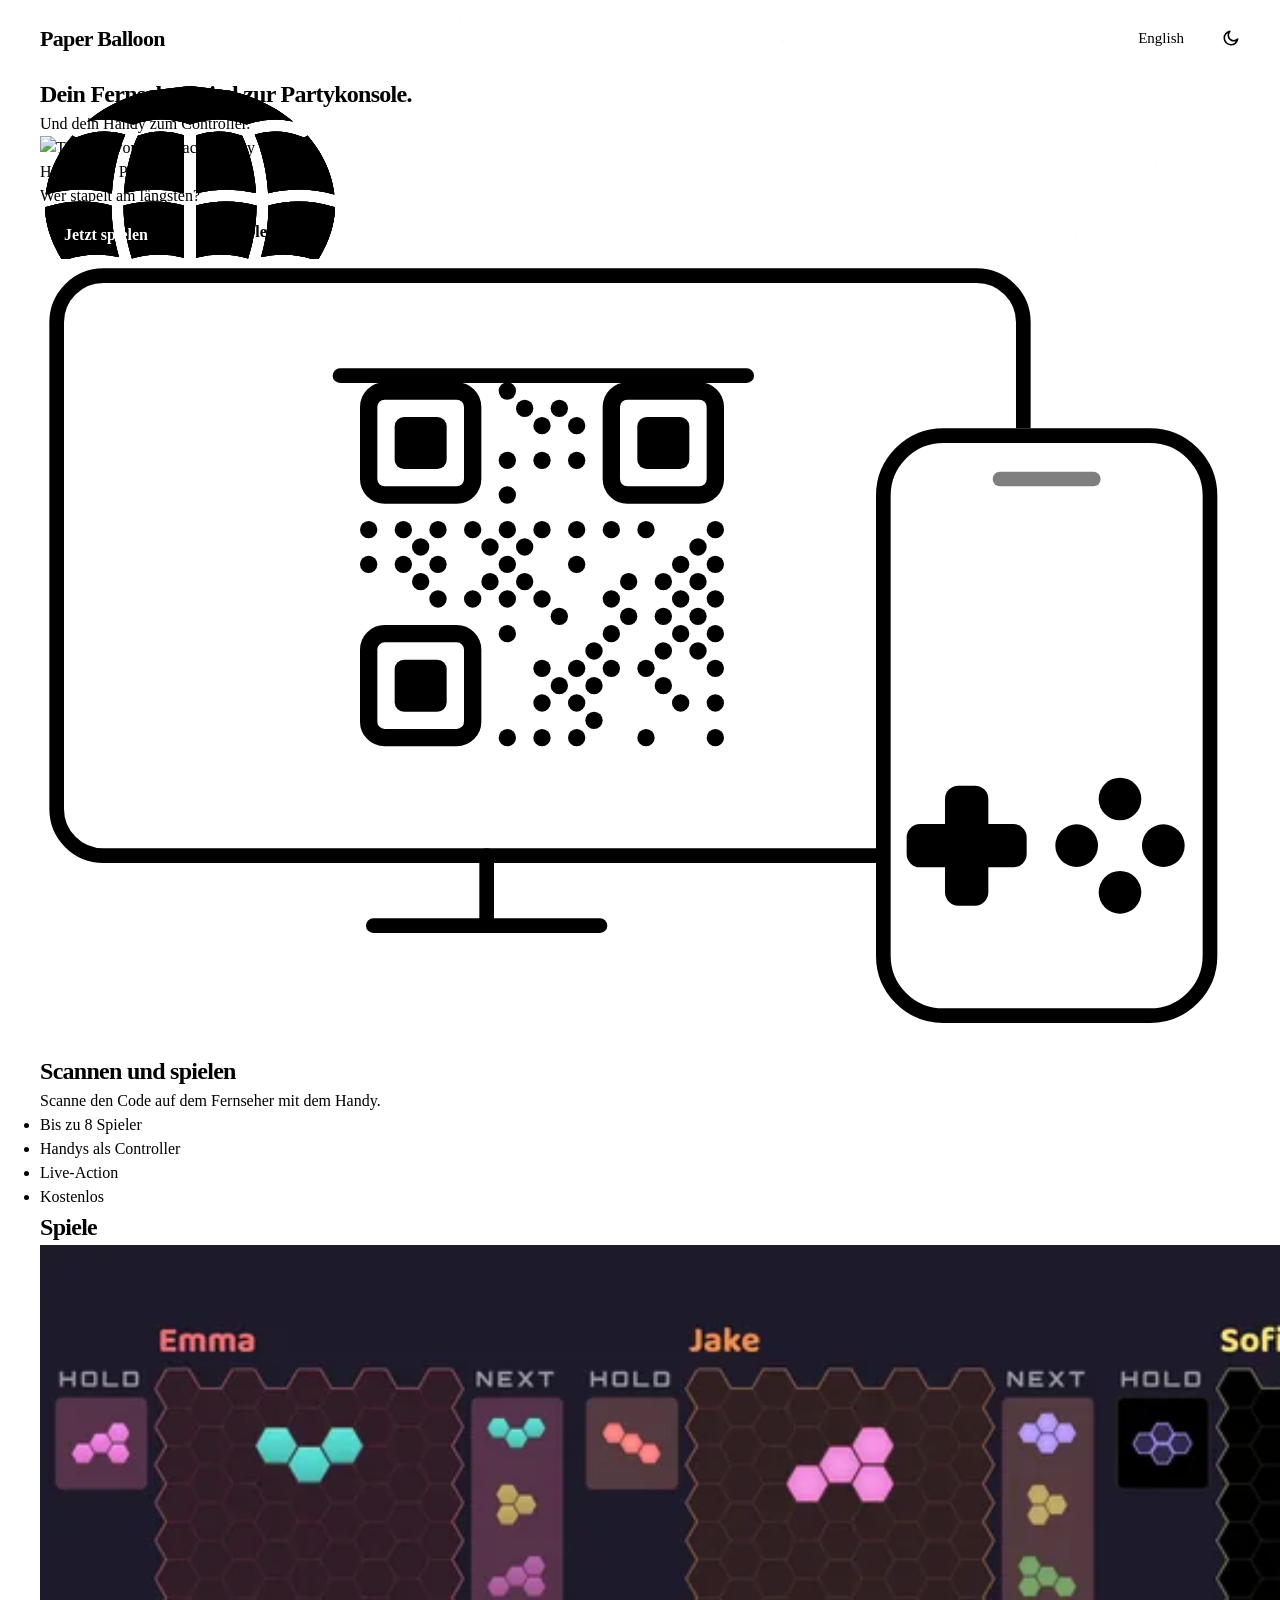
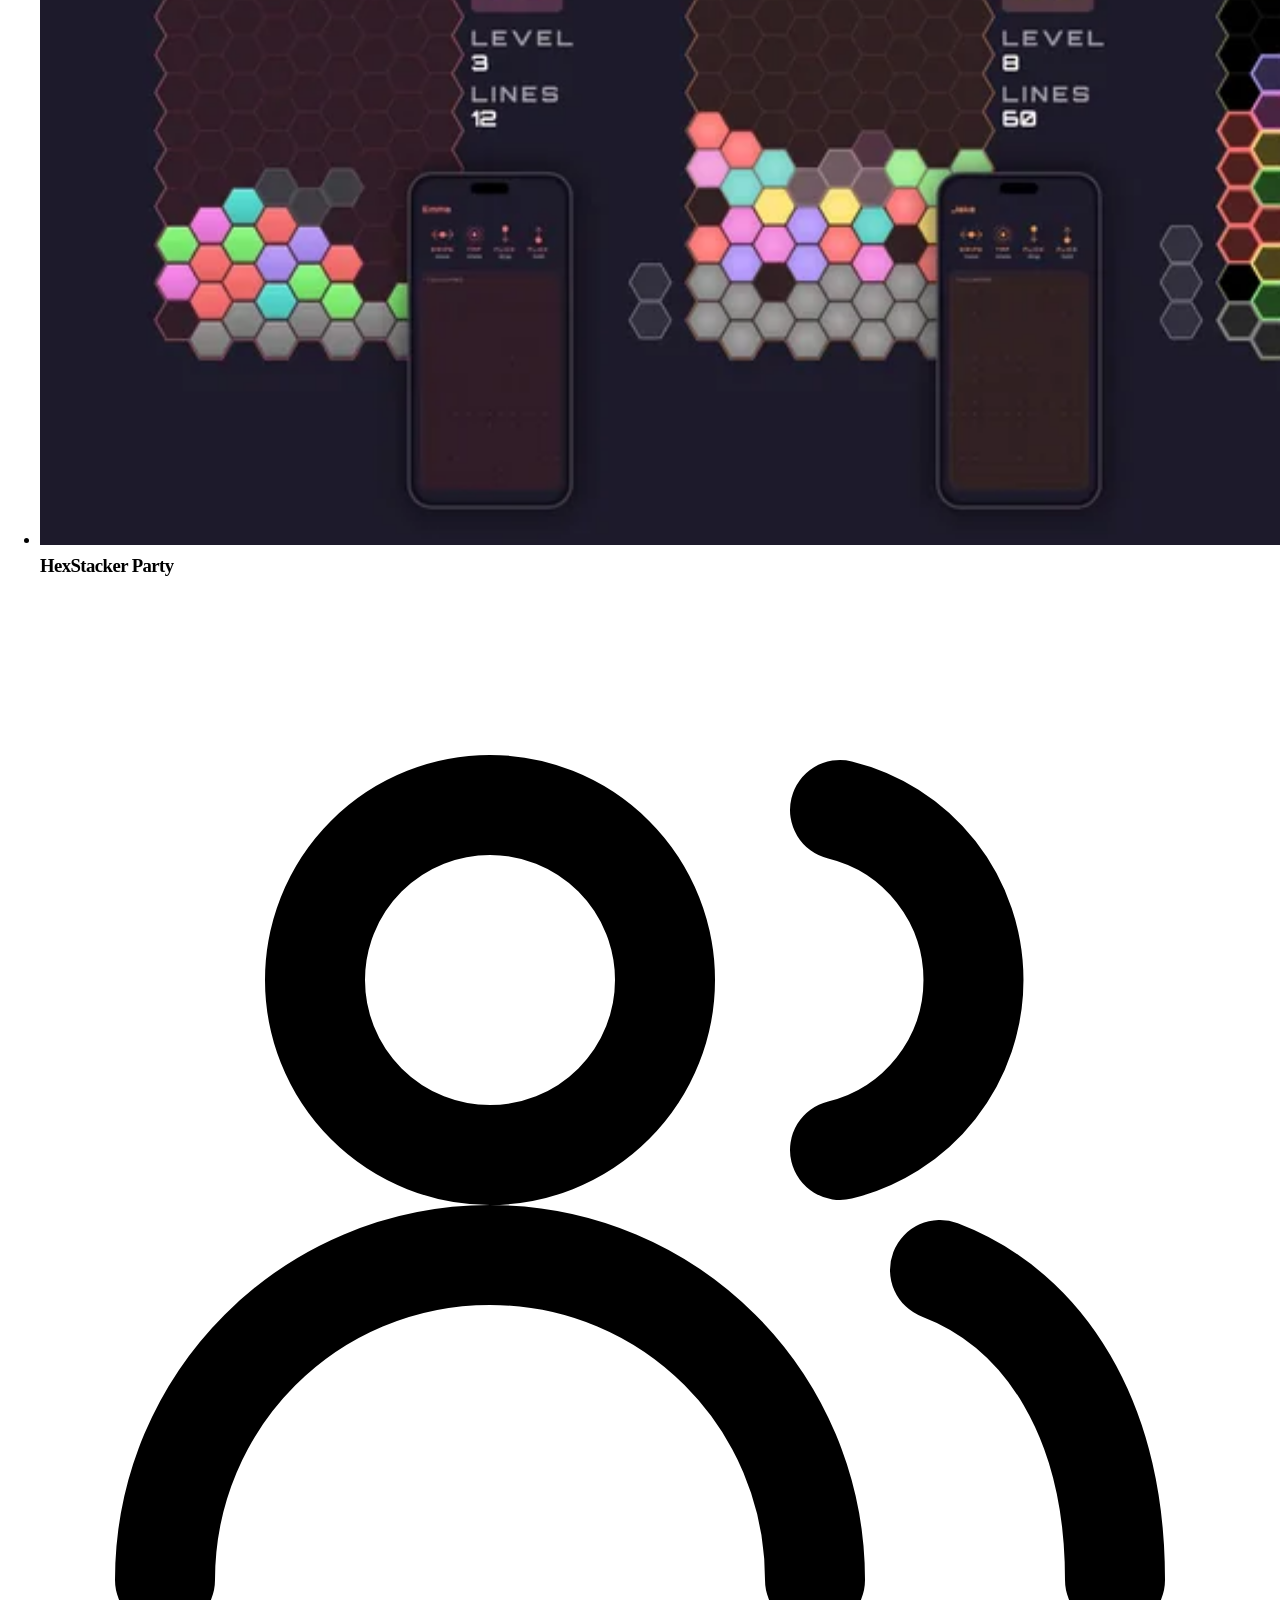
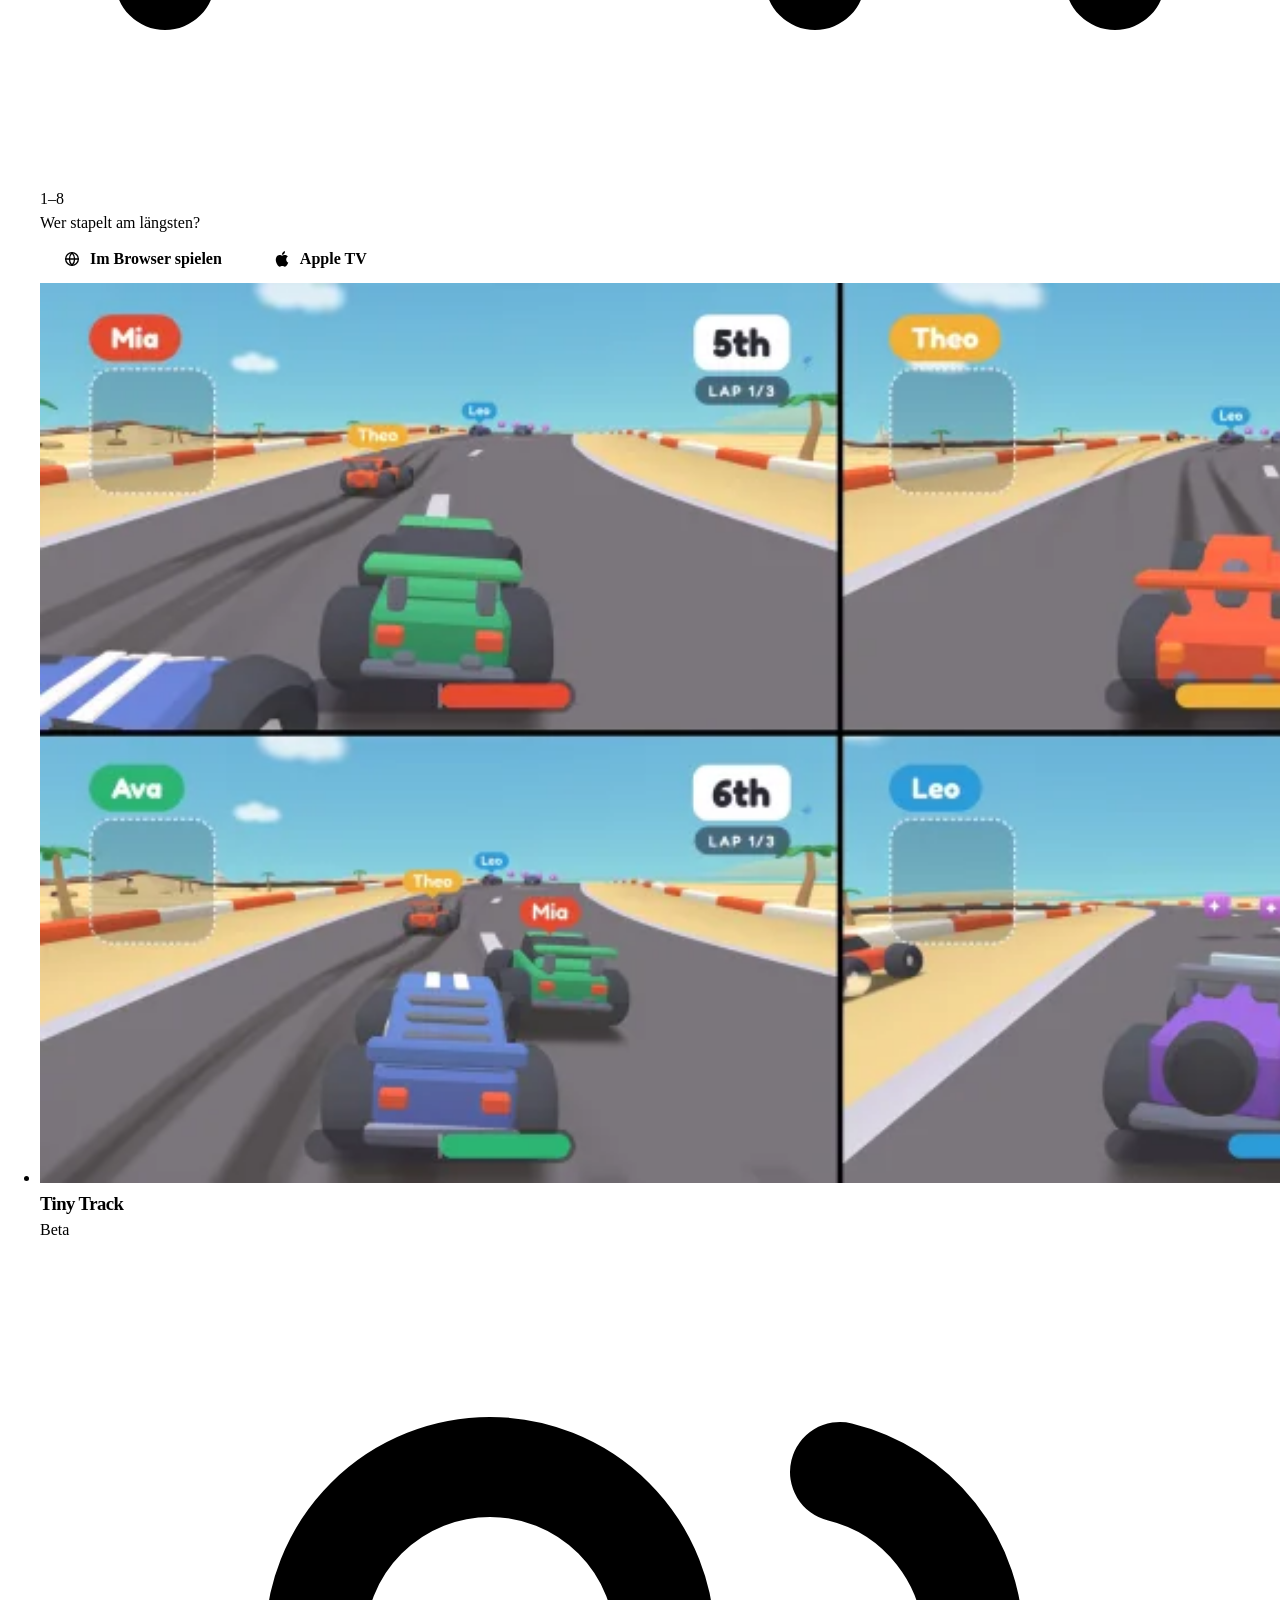
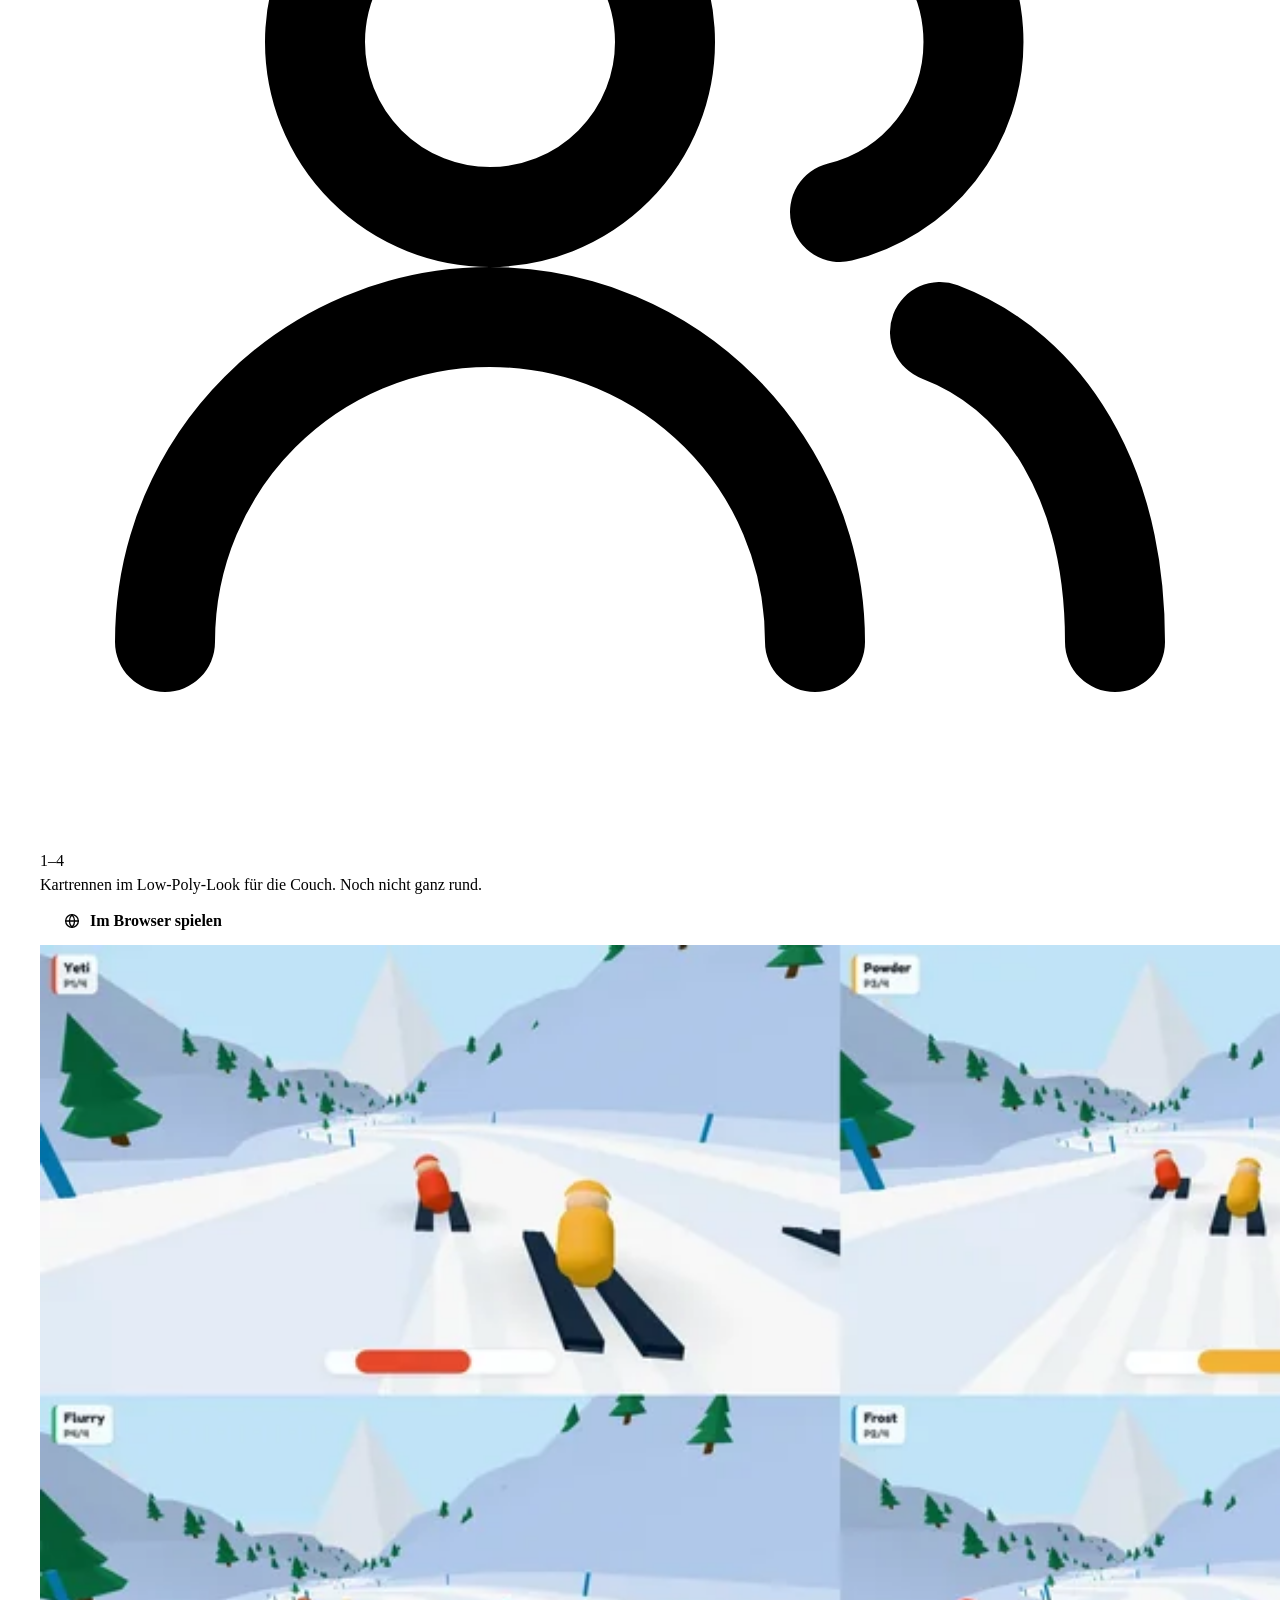
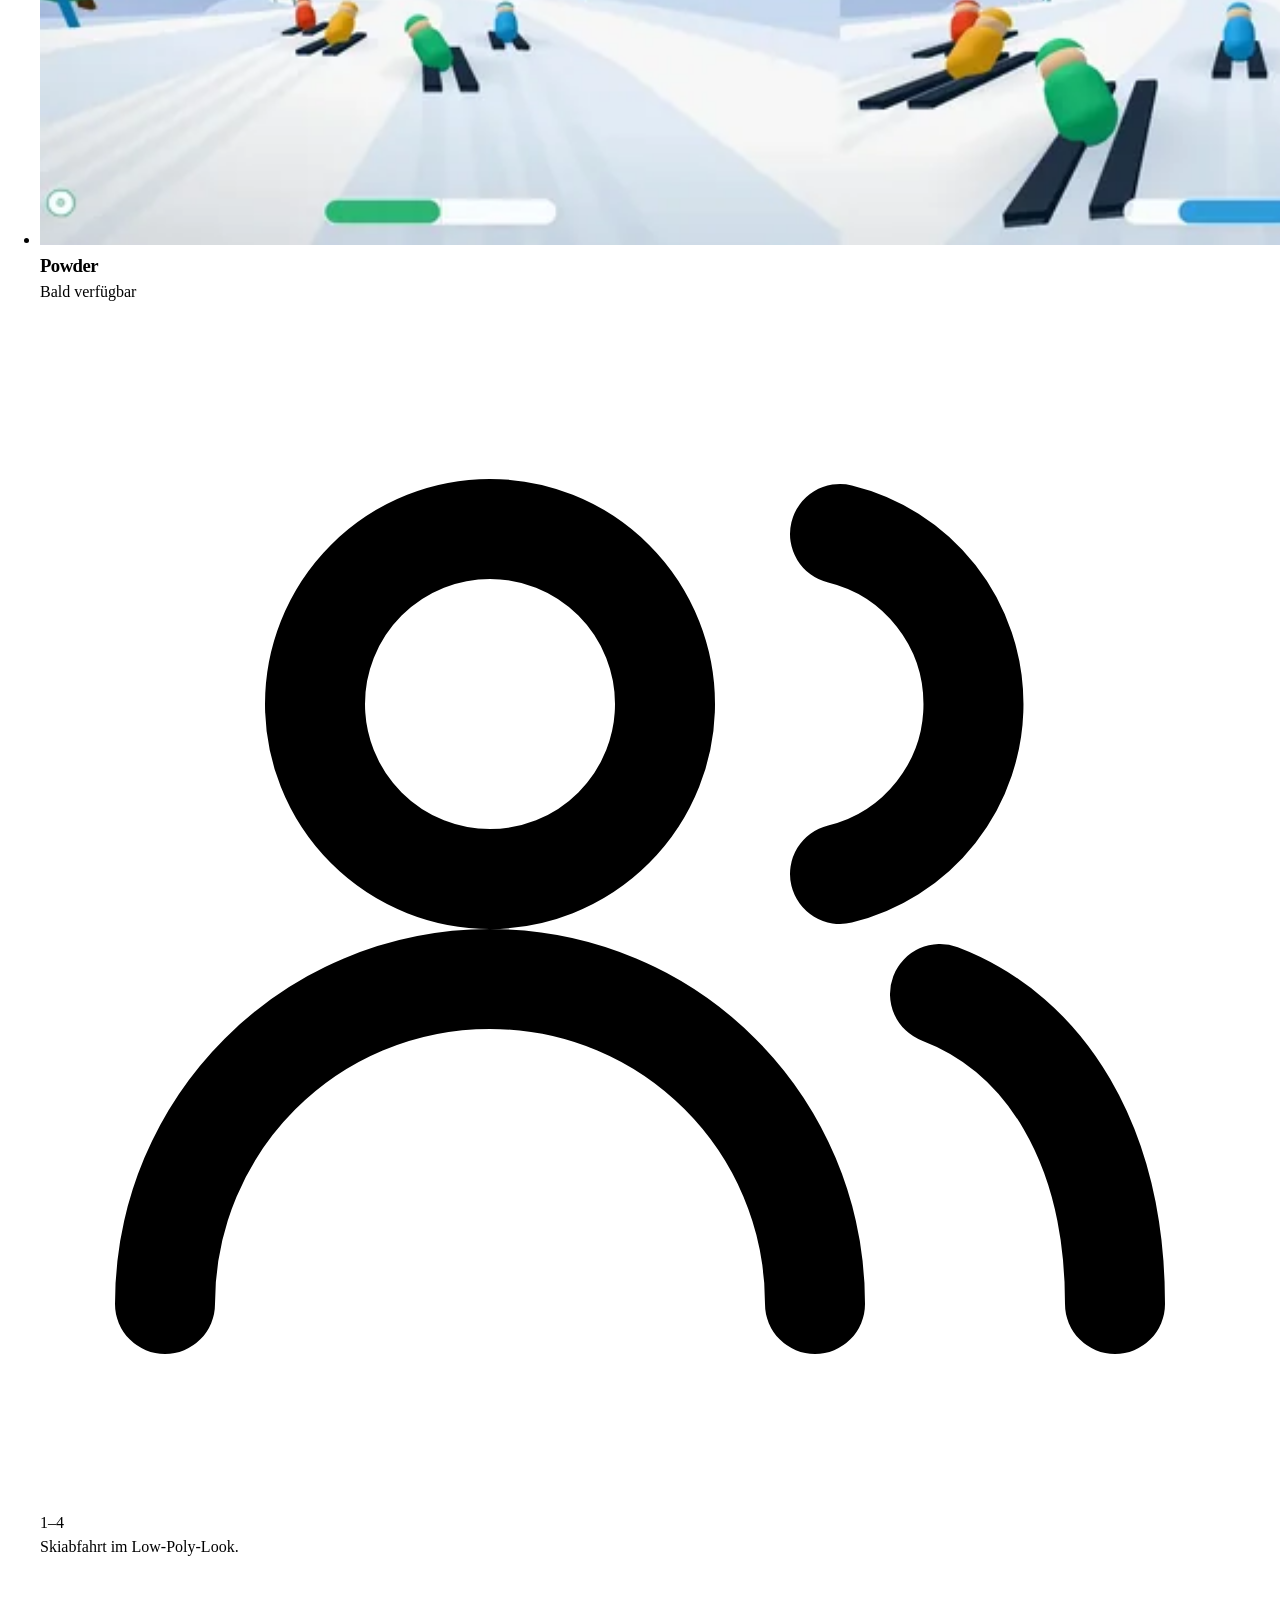
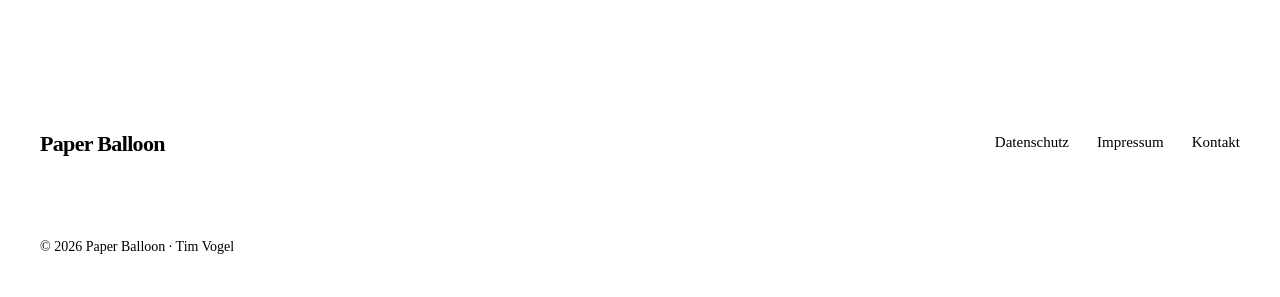
==== commit fed6fee0: "feat: host the site on Hetzner Webhosting, with a contact form The site moves off the home cluster t" ====
--- a/de/index.html
+++ b/de/index.html
@@ -21,7 +21,7 @@
   <meta property="og:image" content="https://paperballoon.games/assets/artwork/hexstacker-16x9-v2.webp">
   <link rel="preload" href="/assets/fonts/outfit-latin-var.woff2" as="font" type="font/woff2" crossorigin>
   <link rel="stylesheet" href="/assets/theme.css?v=36">
-  <link rel="stylesheet" href="/assets/site.css?v=22">
+  <link rel="stylesheet" href="/assets/site.css?v=23">
   <link rel="stylesheet" href="/assets/home.css?v=70">
   <script src="/assets/theme.js?v=15"></script>
 </head>
@@ -186,8 +186,8 @@
         </li>
 
         <li class="game game--tinytrack">
-          <img class="game__art" src="/assets/artwork/tinytrack-16x9-v3-960.webp"
-               srcset="/assets/artwork/tinytrack-16x9-v3-720.webp 720w, /assets/artwork/tinytrack-16x9-v3-960.webp 960w, /assets/artwork/tinytrack-16x9-v3-1280.webp 1280w, /assets/artwork/tinytrack-16x9-v3.webp 1920w"
+          <img class="game__art" src="/assets/artwork/tinytrack-16x9-v4-960.webp"
+               srcset="/assets/artwork/tinytrack-16x9-v4-720.webp 720w, /assets/artwork/tinytrack-16x9-v4-960.webp 960w, /assets/artwork/tinytrack-16x9-v4-1280.webp 1280w, /assets/artwork/tinytrack-16x9-v4.webp 1920w"
                sizes="(max-width: 960px) calc(100vw - 32px), 384px"
                alt="Titelbild von Tiny Track" width="1600" height="900" loading="lazy">
           <div class="game__body">
@@ -224,9 +224,9 @@
           </a>
         </div>
         <nav class="footer__links" aria-label="Fußzeile">
-          <a href="mailto:info@paperballoon.games">info@paperballoon.games</a>
           <a href="/privacy">Datenschutz</a>
           <a href="/imprint">Impressum</a>
+          <a href="/de/contact">Kontakt</a>
         </nav>
       </div>
       <div class="footer__base">© 2026 Paper Balloon · Tim Vogel</div>
--- a/assets/site.css
+++ b/assets/site.css
@@ -0,0 +1,269 @@
+/* Shared look of the web pages (home, room, beta, contact): base type,
+   header, glow, buttons, footer and the band pages' opening. Tokens (--bg,
+   --card, --glow-*, …) come from theme.css, linked first; each page adds its
+   own stylesheet after this one. The legal
+   pages are also shown inside the apps and keep their own legal.css.
+   The sunset (--action-top/-bottom) fills the one primary button of a page
+   only; everything else is ink, muted ink and lines. */
+* { margin: 0; padding: 0; box-sizing: border-box; }
+
+body {
+  background: var(--bg);
+  color: var(--on-surface);
+  font-family: var(--font-sans);
+  line-height: 1.5;
+  min-height: 100vh; /* fallback for browsers without dvh (Safari < 15.4) */
+  min-height: 100dvh;
+  overflow-x: hidden;
+  -webkit-font-smoothing: antialiased;
+  text-rendering: optimizeLegibility;
+}
+/* body's background-color is the overscroll and iOS 26 bar colour at both
+   ends. The pages set it to the sky they open on (home.css); in the lower half
+   of the scroll (theme.js) it is the paper they end on. */
+.is-lower-half body { background-color: var(--bg); }
+a { color: inherit; }
+h1, h2, h3 { font-weight: 600; letter-spacing: -0.03em; }
+
+.wrap {
+  width: 100%;
+  max-width: 1280px;
+  margin: 0 auto;
+  padding: 0 40px;
+}
+
+/* ---- Glow: a game poster again, blurred far past recognition, behind the
+   top of a page (faint in light). Oversized so the blur's soft edge falls
+   outside the box; a fade at the bottom hands over to plain --bg. ---- */
+.glow { position: relative; isolation: isolate; overflow: hidden; }
+.glow__img {
+  position: absolute;
+  top: -10%; left: -10%;
+  width: 120%; height: 120%;
+  object-fit: cover;
+  filter: var(--glow-filter);
+  opacity: var(--glow-opacity);
+  z-index: -2;
+}
+.glow::after {
+  content: "";
+  position: absolute;
+  left: 0; right: 0; bottom: 0;
+  height: 45%;
+  background: linear-gradient(to bottom, transparent, var(--bg));
+  z-index: -1;
+}
+
+/* ---- Header: no bar, a hairline under it ---- */
+.topbar {
+  display: flex;
+  align-items: center;
+  gap: 28px;
+  height: 76px;
+  border-bottom: 1px solid var(--outline-variant);
+}
+.brand {
+  display: flex;
+  align-items: center;
+  gap: 10px;
+  margin-right: auto;
+  font-size: 22px;
+  font-weight: 600;
+  letter-spacing: -0.03em;
+  text-decoration: none;
+  white-space: nowrap;
+}
+/* The header is the wordmark alone; the balloon mark stays the favicon and
+   launcher icon, and the balloons in the sky carry the brand on the page. */
+.topbar__lang {
+  font-size: 15px;
+  font-weight: 500;
+  color: var(--on-surface-variant);
+  text-decoration: none;
+}
+.topbar__lang:hover { color: var(--on-surface); }
+
+/* A round icon-only button: the theme toggle, the home page's banner close. */
+.icon-btn {
+  border: 0;
+  background: none;
+  color: var(--on-surface-variant);
+  width: 36px; height: 36px;
+  display: grid;
+  place-items: center;
+  cursor: pointer;
+  border-radius: 999px;
+}
+.icon-btn:hover { color: var(--on-surface); background: var(--ghost-bg); }
+.icon-btn svg { width: 18px; height: 18px; }
+
+/* Shows the scheme it switches TO: moon in light mode, sun in dark. The
+   visibility rules mirror theme.css's forced/system split; keep in sync. */
+.theme-toggle { margin-right: -8px; /* glyph, not tap area, on the content edge */ }
+.theme-toggle svg { width: 19px; height: 19px; }
+.theme-toggle__sun { display: none; }
+.theme-toggle__moon { display: block; }
+@media (prefers-color-scheme: dark) {
+  :root:not([data-theme="light"]) .theme-toggle__sun { display: block; }
+  :root:not([data-theme="light"]) .theme-toggle__moon { display: none; }
+}
+:root[data-theme="dark"] .theme-toggle__sun { display: block; }
+:root[data-theme="dark"] .theme-toggle__moon { display: none; }
+
+/* The theme switch's sunset (theme.js decides when it runs): the new scheme
+   spreads from the toggle in a soft-edged circle, from --vt-x/-y to --vt-r,
+   which theme.js sets. The reveal holds its end state: unfilled, its mask
+   snaps back to nothing for a frame before the transition ends and the old
+   scheme flashes. What appears plays its own entrance (.theme-switched is
+   set only by a click, never on first paint). */
+@property --vt-reveal { syntax: "<length>"; inherits: false; initial-value: 0px; }
+::view-transition-old(root),
+::view-transition-new(root) { mix-blend-mode: normal; }
+::view-transition-old(root) { animation: none; }
+::view-transition-new(root) {
+  animation: vt-reveal 0.6s cubic-bezier(0.65, 0, 0.35, 1) both;
+  -webkit-mask-image: radial-gradient(circle at var(--vt-x) var(--vt-y), #000 var(--vt-reveal), transparent calc(var(--vt-reveal) + 160px));
+  mask-image: radial-gradient(circle at var(--vt-x) var(--vt-y), #000 var(--vt-reveal), transparent calc(var(--vt-reveal) + 160px));
+}
+@keyframes vt-reveal { from { --vt-reveal: -160px; } to { --vt-reveal: var(--vt-r); } }
+:root.theme-switched .theme-toggle svg { animation: vt-icon-in 0.6s cubic-bezier(0.34, 1.56, 0.64, 1); }
+:root.theme-switched .cloud svg { animation: vt-cloud-in 1.6s cubic-bezier(0.16, 1, 0.3, 1) 0.35s backwards; }
+@keyframes vt-icon-in { from { opacity: 0; rotate: -90deg; scale: 0.4; } }
+@keyframes vt-cloud-in { from { opacity: 0; translate: 0 32px; } }
+
+/* ---- Buttons ---- */
+.btn {
+  display: inline-flex;
+  align-items: center;
+  justify-content: center;
+  gap: 10px;
+  min-height: 48px;
+  padding: 0 24px;
+  border: 0;
+  border-radius: 999px;
+  font: inherit;
+  font-size: 16px;
+  font-weight: 600;
+  text-decoration: none;
+  white-space: nowrap;
+  cursor: pointer;
+  transition: scale 0.12s ease-out;
+}
+.btn:active { scale: 0.98; }
+.btn--primary { background: linear-gradient(var(--action-top), var(--action-bottom)); color: #fff; }
+.btn--primary:hover { filter: brightness(0.9); }
+.btn--ghost {
+  background: var(--ghost-bg);
+  color: var(--on-surface);
+  border: 1.5px solid var(--ghost-line);
+}
+.btn--ghost:hover { border-color: var(--on-surface); }
+.btn svg { width: 16px; height: 16px; flex: none; }
+
+/* ---- Footer: plain text on the page, no panel or rule. The home page's
+   has the brand and a base row; the other pages use the one-row --slim
+   variant. ---- */
+.footer {
+  margin-top: 112px;
+  color: var(--on-surface-variant);
+  padding: 56px 0 40px;
+  font-size: 15px;
+}
+.footer__top, .footer__row {
+  display: flex;
+  flex-wrap: wrap;
+  justify-content: space-between;
+  align-items: flex-start;
+  gap: 24px 48px;
+}
+.footer .brand { color: var(--on-surface); margin-bottom: 12px; }
+.footer__links { display: flex; flex-wrap: wrap; align-items: center; gap: 12px 28px; padding-top: 4px; }
+.footer a { text-decoration: none; }
+.footer__links a:hover { color: var(--on-surface); }
+.footer__base {
+  border-top: 1px solid var(--outline-variant);
+  margin-top: 40px;
+  padding-top: 24px;
+  font-size: 14px;
+}
+.footer--slim { margin-top: 0; padding: 22px 0; }
+.footer--slim .footer__row { align-items: center; gap: 12px 32px; }
+.footer--slim .footer__links { padding-top: 0; }
+
+/* ---- Sky parts, shared by the pages that open under the dusk (home, beta;
+   room takes only the bare band):
+   a .sky band with no header hairline, stars at night, flat white clouds by
+   day, and the fleet's balloons. A page carries the symbols (the launcher
+   icon's balloon, a cloud, the star field) and the four gradients in a
+   .sky-defs svg, then places <use>s of them with .drift; the paths have no
+   fill, so they take the one set on the placement. Each page positions its
+   own clouds and balloons; the first cloud and the sea balloon drift at the
+   same pace everywhere. ---- */
+.sky { position: relative; isolation: isolate; overflow: hidden; }
+.sky .topbar { border-bottom: 0; }
+.sky-defs { position: absolute; width: 0; height: 0; }
+.stars { position: absolute; inset: 0; width: 100%; height: 100%; display: var(--star-display); fill: #F1EFEC; opacity: 0.75; z-index: -2; }
+.drift { position: absolute; z-index: -2; }
+.drift svg { display: block; width: 100%; height: auto; overflow: visible; }
+.cloud { display: var(--cloud-display); fill: #FFFFFF; }
+.cloud--1 { animation: slide 30s linear infinite alternate; }
+.cloud--2 { animation: slide 24s linear -8s infinite alternate-reverse; }
+.balloon { z-index: -1; animation: bob 7s ease-in-out infinite alternate; }
+.balloon--sea { animation-duration: 6s; animation-delay: -2s; }
+.g-sun-top { stop-color: var(--sun-top); }
+.g-sun-bottom { stop-color: var(--sun-bottom); }
+.g-sea-top { stop-color: var(--sea-top); }
+.g-sea-bottom { stop-color: var(--sea-bottom); }
+.g-gold-top { stop-color: var(--gold-top); }
+.g-gold-bottom { stop-color: var(--gold-bottom); }
+.g-dusk-top { stop-color: var(--dusk-top); }
+.g-dusk-bottom { stop-color: var(--dusk-bottom); }
+@keyframes bob { from { transform: translateY(8px); } to { transform: translateY(-10px); } }
+@keyframes slide { from { transform: translateX(-24px); } to { transform: translateX(24px); } }
+
+
+/* ---- Band pages (beta, contact): a short page under a short dusk band,
+   lilac to peach and fading into the paper under the title, with two
+   balloons and a cloud: the home page's opening in a lighter dose. The flex
+   column lets main take the slack, so the footer sits on the viewport's
+   bottom edge. ---- */
+.bandpage {
+  display: flex;
+  flex-direction: column;
+  /* The page's top is sky, so the browser bar is too (see home.css). */
+  background: linear-gradient(var(--bg), var(--bg)) var(--sky-high);
+}
+.bandpage main { flex: 1 0 auto; padding-top: 32px; padding-bottom: 72px; }
+.band { background: linear-gradient(var(--sky-high), var(--sky-mid) 30%, var(--sky) 60%, var(--bg)); }
+.band__title {
+  position: relative;
+  max-width: 640px;
+  font-size: 48px;
+  line-height: 1.05;
+  padding: 56px 0 64px;
+}
+/* Right of the title and under the header. Placed in the header's column,
+   not the full-width band, so they keep clear of the language link and the
+   title at any width. */
+.band .wrap { position: relative; }
+.band .balloon--sun { right: 40px; top: 84px; width: 96px; fill: url(#g-sun); }
+.band .balloon--sea { right: 160px; top: 100px; width: 48px; fill: url(#g-sea); }
+.band .cloud--1 { right: 0; top: 176px; width: 150px; }
+/* Too narrow for the balloons beside the title: they move between the
+   header and the title, clear of both. */
+@media (max-width: 800px) {
+  .band__title { padding: 96px 0 40px; }
+  .band .balloon--sun { right: 40px; top: 64px; width: 56px; }
+  .band .balloon--sea { right: 112px; top: 76px; width: 32px; }
+  .band .cloud--1 { right: auto; left: -30px; top: 100px; width: 110px; }
+}
+/* Phones: the balloons nudge in and the title shrinks. */
+@media (max-width: 560px) {
+  .band__title { font-size: 36px; }
+  .band .balloon--sun { right: 12px; }
+  .band .balloon--sea { right: 84px; }
+}
+
+@media (max-width: 560px) {
+  .wrap { padding: 0 16px; }
+}
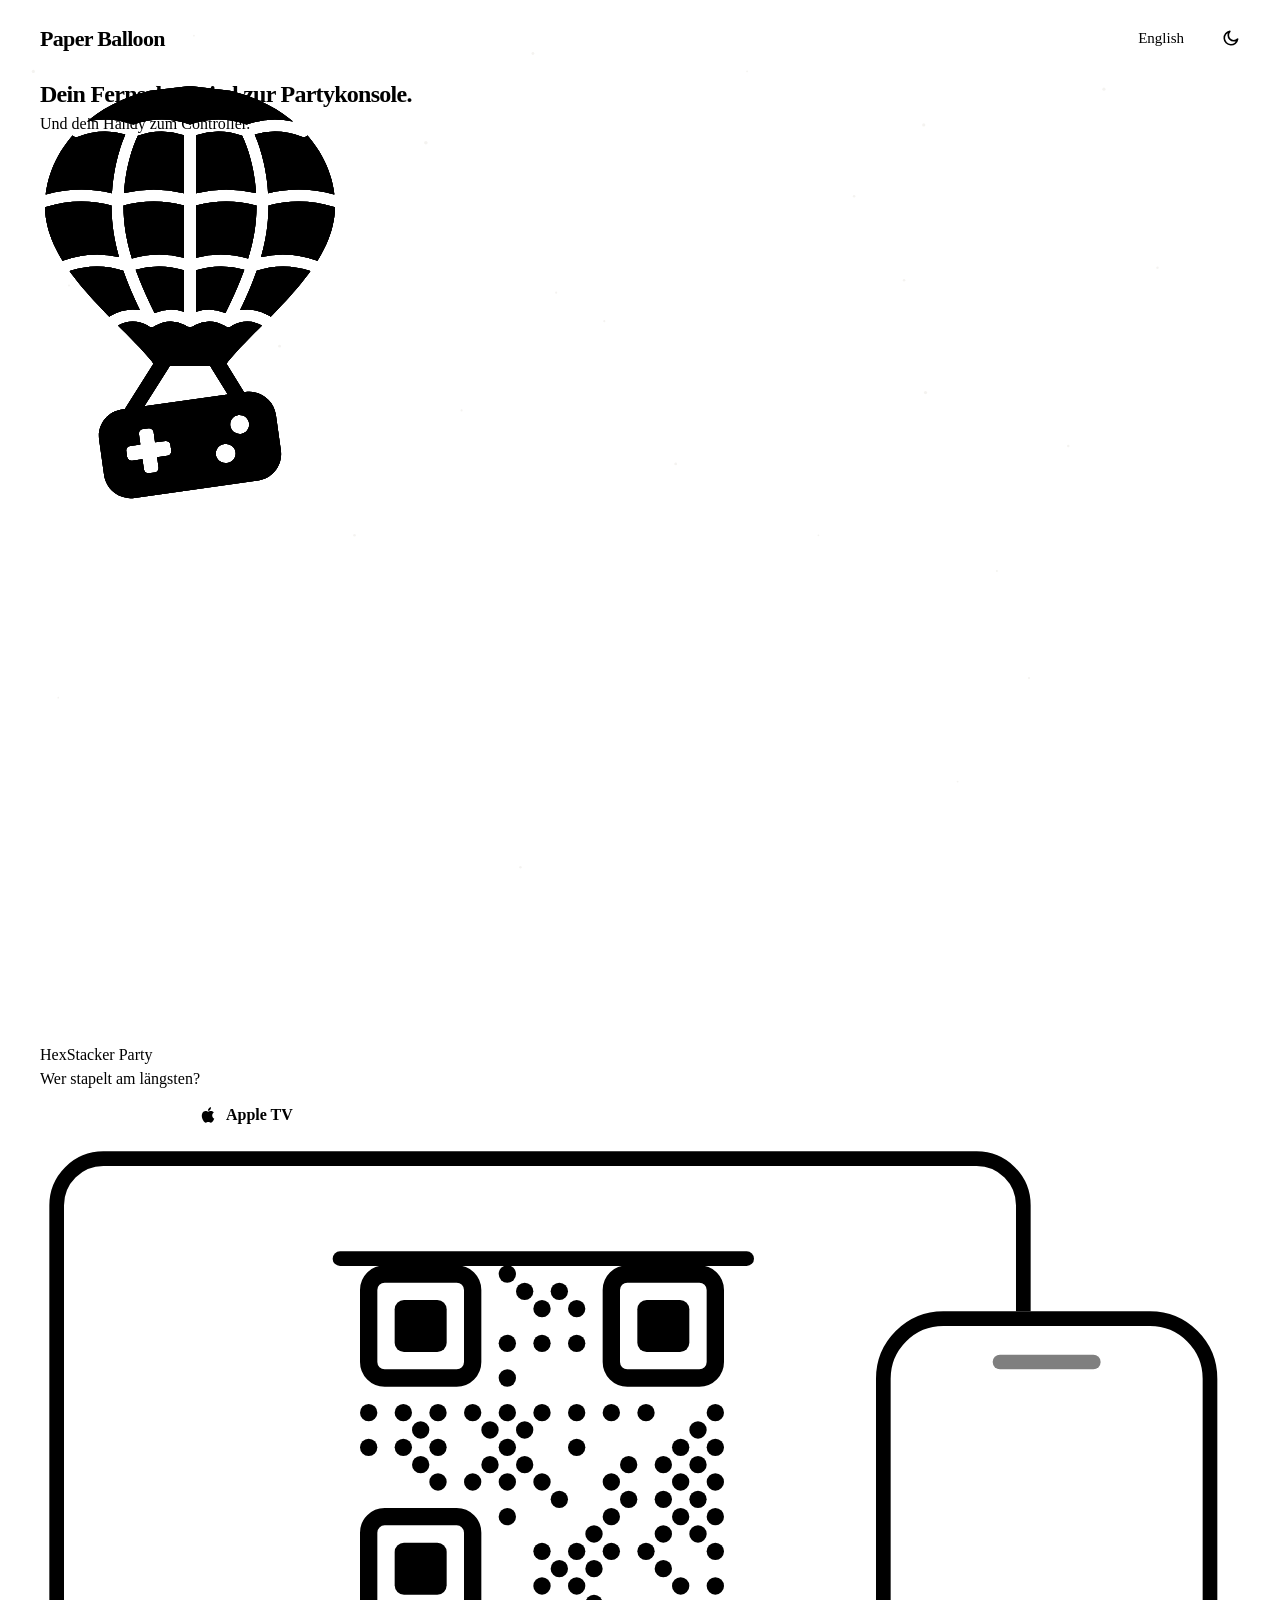
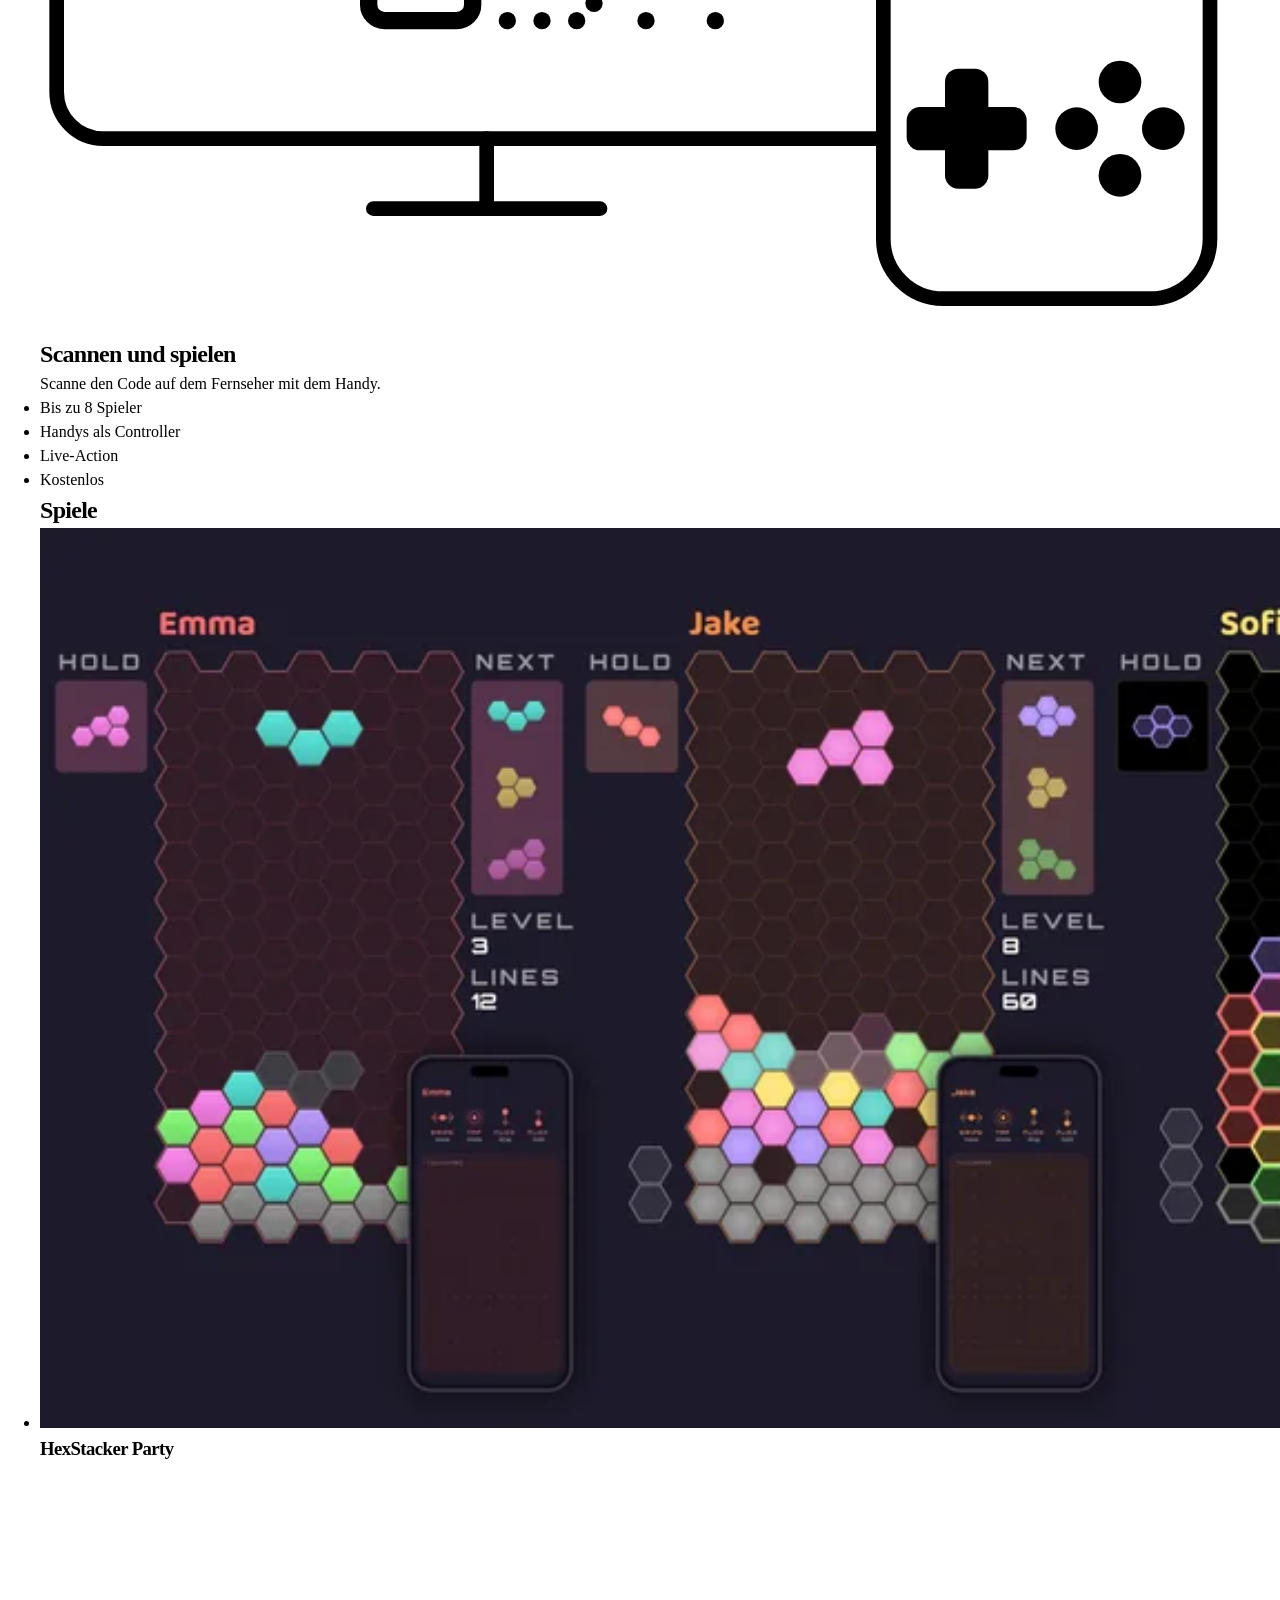
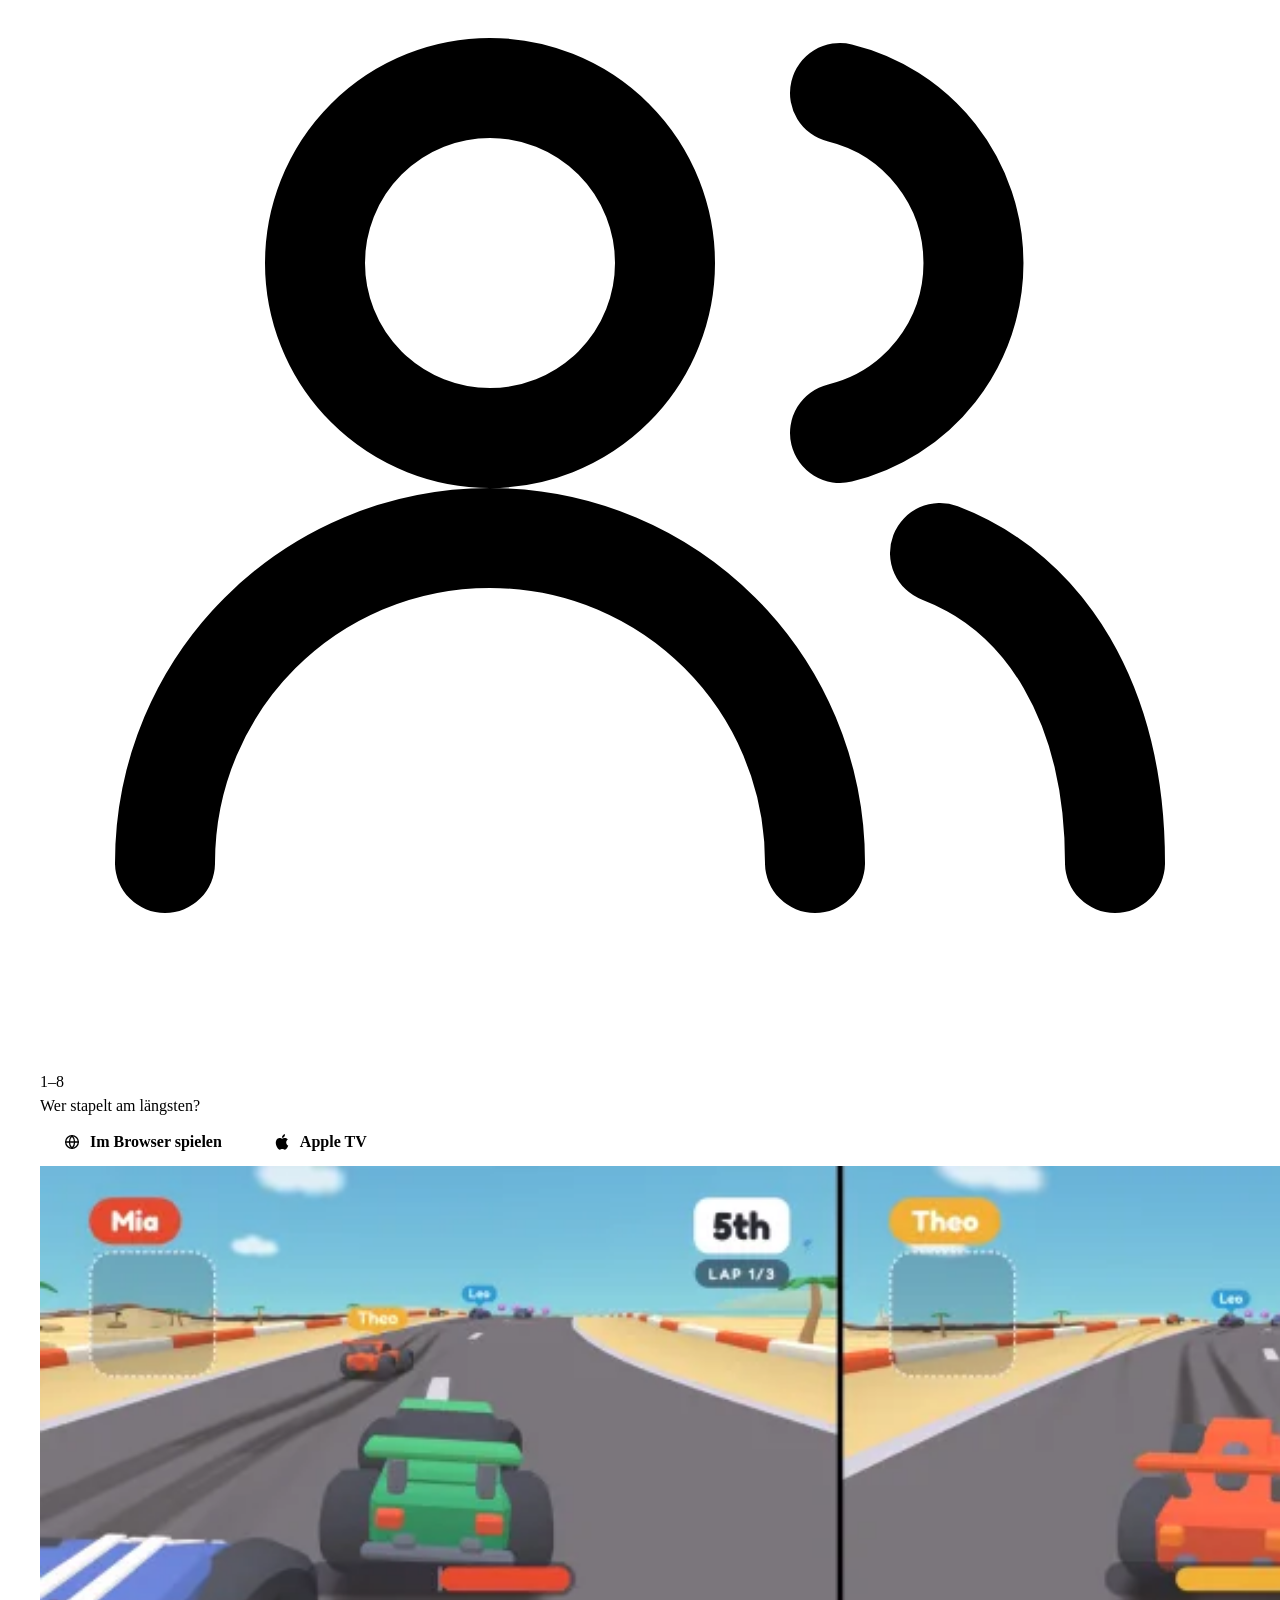
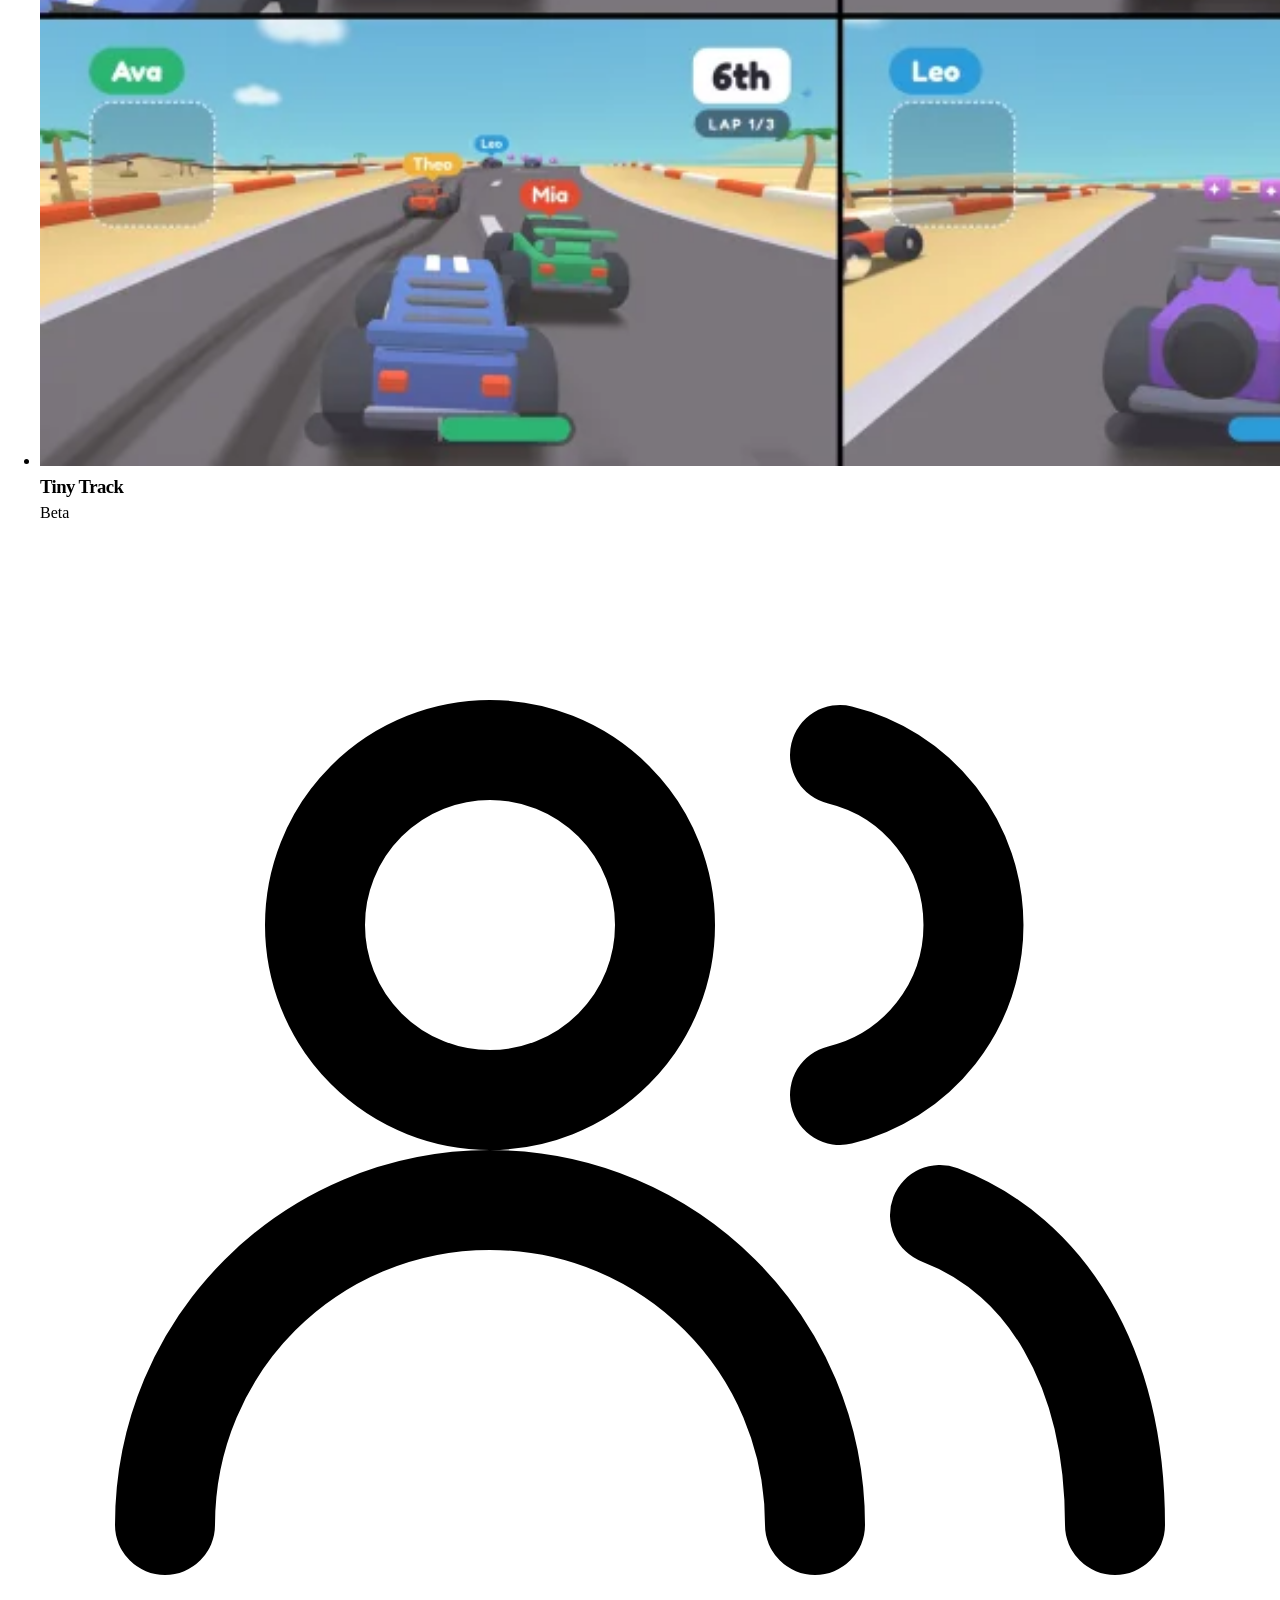
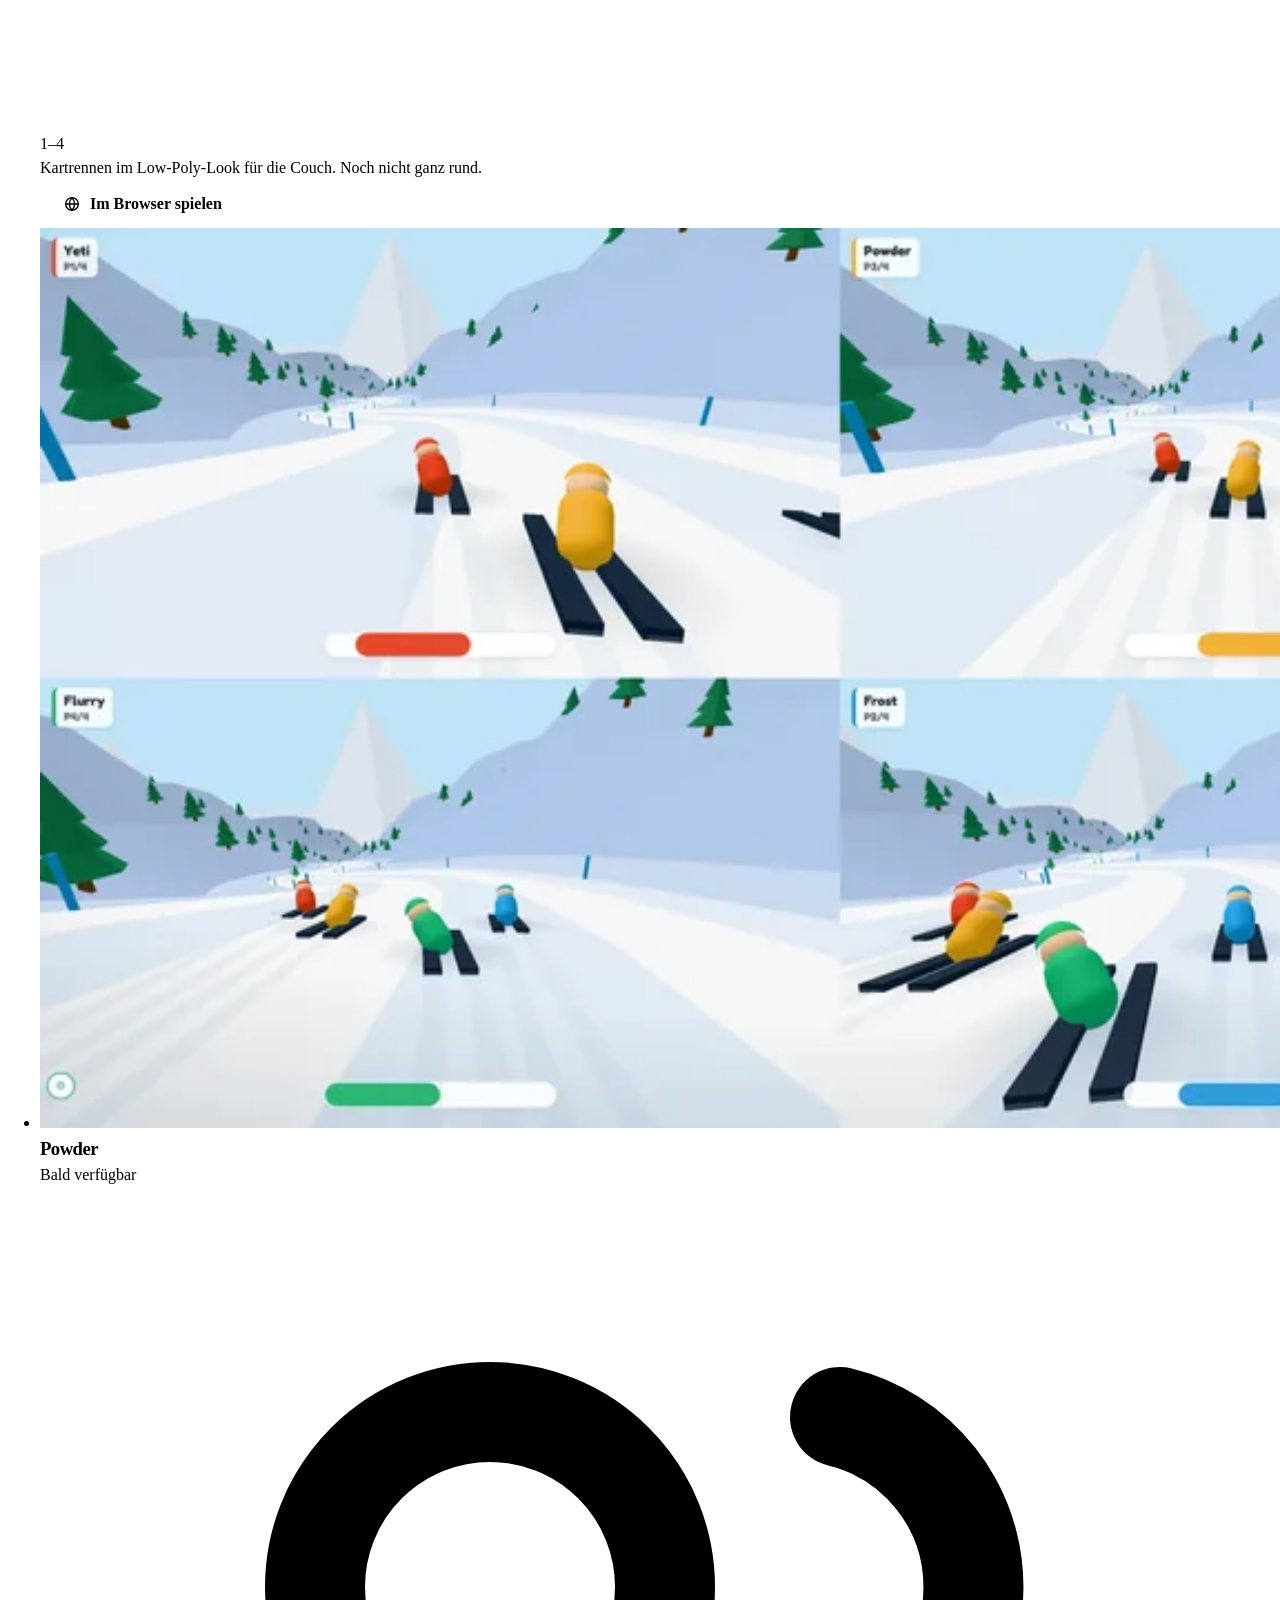
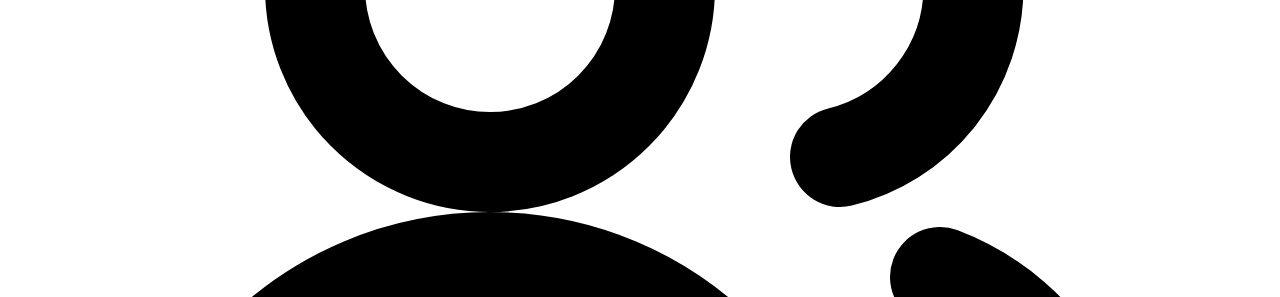
==== commit ca2339cc: "feat(contact): put the form on a card under a taller sky By day the band pages squeezed lilac to pea" ====
--- a/de/index.html
+++ b/de/index.html
@@ -21,7 +21,7 @@
   <meta property="og:image" content="https://paperballoon.games/assets/artwork/hexstacker-16x9-v2.webp">
   <link rel="preload" href="/assets/fonts/outfit-latin-var.woff2" as="font" type="font/woff2" crossorigin>
   <link rel="stylesheet" href="/assets/theme.css?v=36">
-  <link rel="stylesheet" href="/assets/site.css?v=23">
+  <link rel="stylesheet" href="/assets/site.css?v=24">
   <link rel="stylesheet" href="/assets/home.css?v=70">
   <script src="/assets/theme.js?v=15"></script>
 </head>
--- a/assets/site.css
+++ b/assets/site.css
@@ -222,19 +222,22 @@
 @keyframes slide { from { transform: translateX(-24px); } to { transform: translateX(24px); } }
 
 
-/* ---- Band pages (beta, contact): a short page under a short dusk band,
-   lilac to peach and fading into the paper under the title, with two
-   balloons and a cloud: the home page's opening in a lighter dose. The flex
-   column lets main take the slack, so the footer sits on the viewport's
-   bottom edge. ---- */
+/* ---- Band pages (beta, contact): a short page under a dusk sky, lilac to
+   peach behind the title and the content's first cards, fading into the
+   paper by the bottom of the first screen, with two balloons and a cloud: the
+   home page's opening in a lighter dose. The sky is the page's, not the
+   band's: squeezed into the band alone, it read as a stripe. The flex column
+   lets main take the slack, so the footer sits on the viewport's bottom
+   edge. ---- */
 .bandpage {
   display: flex;
   flex-direction: column;
   /* The page's top is sky, so the browser bar is too (see home.css). */
-  background: linear-gradient(var(--bg), var(--bg)) var(--sky-high);
+  background:
+    linear-gradient(var(--sky-high), var(--sky-mid) 18%, var(--sky) 42%, var(--bg) 82%) top / 100% max(100vh, 720px) no-repeat,
+    linear-gradient(var(--bg), var(--bg)) var(--sky-high);
 }
 .bandpage main { flex: 1 0 auto; padding-top: 32px; padding-bottom: 72px; }
-.band { background: linear-gradient(var(--sky-high), var(--sky-mid) 30%, var(--sky) 60%, var(--bg)); }
 .band__title {
   position: relative;
   max-width: 640px;
@@ -248,7 +251,8 @@
 .band .wrap { position: relative; }
 .band .balloon--sun { right: 40px; top: 84px; width: 96px; fill: url(#g-sun); }
 .band .balloon--sea { right: 160px; top: 100px; width: 48px; fill: url(#g-sea); }
-.band .cloud--1 { right: 0; top: 176px; width: 150px; }
+/* Inside the band, which clips (.sky): lower, it would lose its bottom. */
+.band .cloud--1 { right: 0; top: 136px; width: 150px; }
 /* Too narrow for the balloons beside the title: they move between the
    header and the title, clear of both. */
 @media (max-width: 800px) {
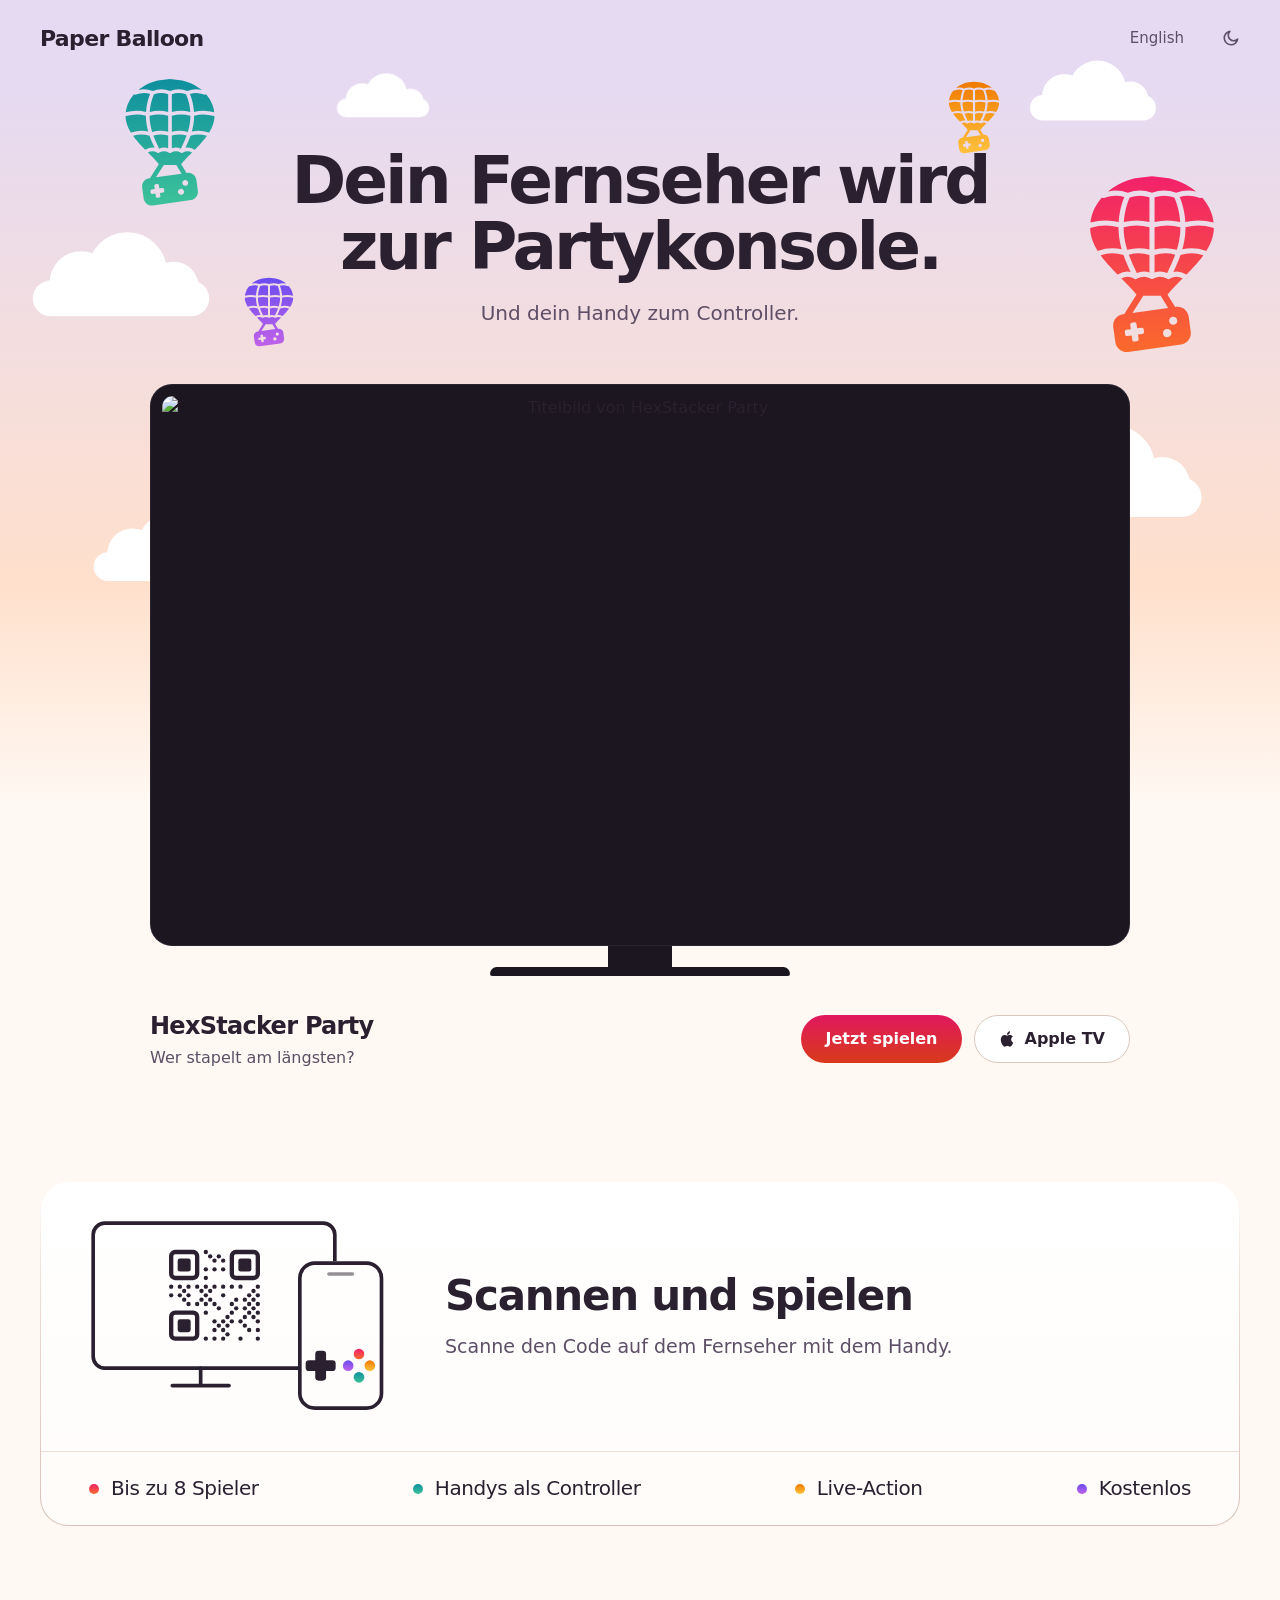
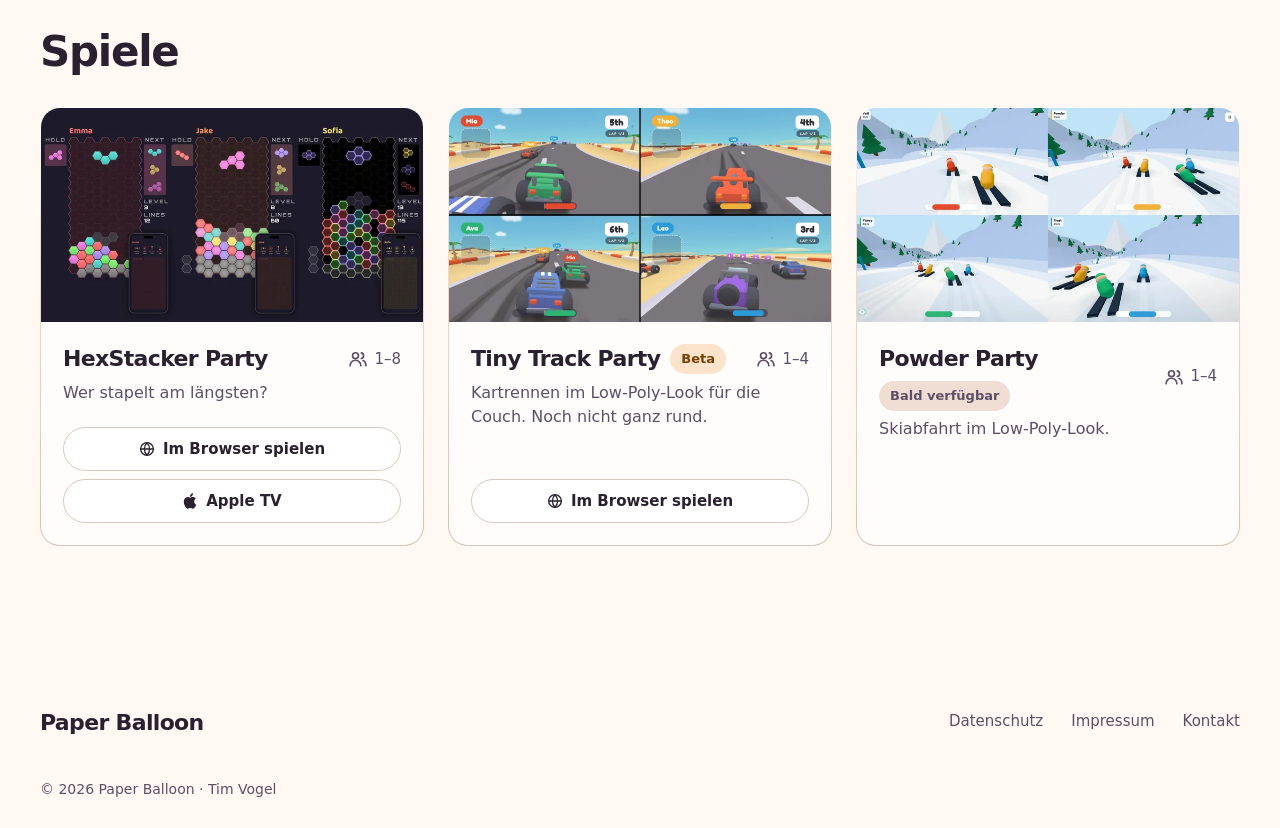
==== commit bada7fce: "feat(home): the games' full names, on cards that hold them Tiny Track Party and Powder Party, as the" ====
--- a/de/index.html
+++ b/de/index.html
@@ -176,7 +176,7 @@
                sizes="(max-width: 960px) calc(100vw - 32px), 384px"
                alt="Titelbild von HexStacker Party" width="1600" height="900" loading="lazy">
           <div class="game__body">
-            <div class="game__top"><div class="game__name"><h3>HexStacker Party</h3></div><span class="game__players"><svg viewBox="0 0 24 24" fill="none" stroke="currentColor" stroke-width="2" stroke-linecap="round" aria-hidden="true"><circle cx="9" cy="8" r="3.5"/><path d="M2.5 20c0-3.6 2.9-6.5 6.5-6.5s6.5 2.9 6.5 6.5"/><path d="M16 4.6a3.5 3.5 0 0 1 0 6.8"/><path d="M18 13.8c2.1.8 3.5 3 3.5 6.2"/></svg><span aria-label="1 bis 8 Spieler">1–8</span></span></div>
+            <div class="game__top"><div class="game__name"><h3>HexStacker Party</h3></div><span class="game__players"><svg viewBox="0 0 24 24" fill="none" stroke="currentColor" stroke-width="2" stroke-linecap="round" aria-hidden="true"><circle cx="9" cy="8" r="3.5"/><path d="M2.5 20c0-3.6 2.9-6.5 6.5-6.5s6.5 2.9 6.5 6.5"/><path d="M16 4.6a3.5 3.5 0 0 1 0 6.8"/><path d="M18 13.8c2.1.8 3.5 3 3.5 6.2"/></svg><span role="img" aria-label="1 bis 8 Spieler">1–8</span></span></div>
             <p>Wer stapelt am längsten?</p>
           </div>
           <div class="game__acts">
@@ -189,9 +189,9 @@
           <img class="game__art" src="/assets/artwork/tinytrack-16x9-v4-960.webp"
                srcset="/assets/artwork/tinytrack-16x9-v4-720.webp 720w, /assets/artwork/tinytrack-16x9-v4-960.webp 960w, /assets/artwork/tinytrack-16x9-v4-1280.webp 1280w, /assets/artwork/tinytrack-16x9-v4.webp 1920w"
                sizes="(max-width: 960px) calc(100vw - 32px), 384px"
-               alt="Titelbild von Tiny Track" width="1600" height="900" loading="lazy">
+               alt="Titelbild von Tiny Track Party" width="1600" height="900" loading="lazy">
           <div class="game__body">
-            <div class="game__top"><div class="game__name"><h3>Tiny Track</h3><span class="tag tag--beta">Beta</span></div><span class="game__players"><svg viewBox="0 0 24 24" fill="none" stroke="currentColor" stroke-width="2" stroke-linecap="round" aria-hidden="true"><circle cx="9" cy="8" r="3.5"/><path d="M2.5 20c0-3.6 2.9-6.5 6.5-6.5s6.5 2.9 6.5 6.5"/><path d="M16 4.6a3.5 3.5 0 0 1 0 6.8"/><path d="M18 13.8c2.1.8 3.5 3 3.5 6.2"/></svg><span aria-label="1 bis 4 Spieler">1–4</span></span></div>
+            <div class="game__top"><div class="game__name"><h3>Tiny Track Party</h3><span class="tag tag--beta">Beta</span></div><span class="game__players"><svg viewBox="0 0 24 24" fill="none" stroke="currentColor" stroke-width="2" stroke-linecap="round" aria-hidden="true"><circle cx="9" cy="8" r="3.5"/><path d="M2.5 20c0-3.6 2.9-6.5 6.5-6.5s6.5 2.9 6.5 6.5"/><path d="M16 4.6a3.5 3.5 0 0 1 0 6.8"/><path d="M18 13.8c2.1.8 3.5 3 3.5 6.2"/></svg><span role="img" aria-label="1 bis 4 Spieler">1–4</span></span></div>
             <p>Kartrennen im Low-Poly-Look für die Couch. Noch nicht ganz rund.</p>
           </div>
           <div class="game__acts">
@@ -203,9 +203,9 @@
           <img class="game__art" src="/assets/artwork/powder-16x9-960.webp"
                srcset="/assets/artwork/powder-16x9-720.webp 720w, /assets/artwork/powder-16x9-960.webp 960w, /assets/artwork/powder-16x9-1280.webp 1280w, /assets/artwork/powder-16x9.webp 1920w"
                sizes="(max-width: 960px) calc(100vw - 32px), 384px"
-               alt="Titelbild von Powder" width="1600" height="900" loading="lazy">
+               alt="Titelbild von Powder Party" width="1600" height="900" loading="lazy">
           <div class="game__body">
-            <div class="game__top"><div class="game__name"><h3>Powder</h3><span class="tag tag--soon">Bald verfügbar</span></div><span class="game__players"><svg viewBox="0 0 24 24" fill="none" stroke="currentColor" stroke-width="2" stroke-linecap="round" aria-hidden="true"><circle cx="9" cy="8" r="3.5"/><path d="M2.5 20c0-3.6 2.9-6.5 6.5-6.5s6.5 2.9 6.5 6.5"/><path d="M16 4.6a3.5 3.5 0 0 1 0 6.8"/><path d="M18 13.8c2.1.8 3.5 3 3.5 6.2"/></svg><span aria-label="1 bis 4 Spieler">1–4</span></span></div>
+            <div class="game__top"><div class="game__name"><h3>Powder Party</h3><span class="tag tag--soon">Bald verfügbar</span></div><span class="game__players"><svg viewBox="0 0 24 24" fill="none" stroke="currentColor" stroke-width="2" stroke-linecap="round" aria-hidden="true"><circle cx="9" cy="8" r="3.5"/><path d="M2.5 20c0-3.6 2.9-6.5 6.5-6.5s6.5 2.9 6.5 6.5"/><path d="M16 4.6a3.5 3.5 0 0 1 0 6.8"/><path d="M18 13.8c2.1.8 3.5 3 3.5 6.2"/></svg><span role="img" aria-label="1 bis 4 Spieler">1–4</span></span></div>
             <p>Skiabfahrt im Low-Poly-Look.</p>
           </div>
         </li>
--- a/assets/theme.css
+++ b/assets/theme.css
@@ -0,0 +1,171 @@
+/* ==========================================================
+   Paper Balloon: design tokens
+   Warm paper and ink; the sky and its balloons carry the brand,
+   the game posters carry the colour.
+   Role rules:
+   - --action-top/-bottom: the sunset gradient of a page's one
+     primary button, pink to red-orange, white label text at
+     4.6:1 or better end to end. Nothing else is pink.
+   - --sun/sea/gold/dusk-top/-bottom: the fleet, the four balloon
+     gradients: the balloons in the sky, the fact dots and the
+     controller buttons in the scan drawing, nowhere else; never
+     for text.
+     Dark brightens the sunset and the dusk so they lift off the
+     night. The app icon's own tile (favicon.svg) is a touch
+     lighter than --sun; the balloon is deepened so it holds on
+     the peach sky.
+   - --sky-high / --sky-mid / --sky: the sky band, fading into --bg
+     on the home and beta pages; by day lilac over peach with
+     --sky-mid the halfway colour, at night three stops with stars
+     instead of clouds. The controller app's home screen runs the
+     same stops over a shorter height.
+   - --glass / --glass-line: the home page's panels and cards and the
+     contact page's. --glass is a padding-box fill plus a border-box
+     rim gradient, so a border using it must be transparent;
+     --glass-line is their inner dividers.
+   No shadows or glows on buttons, cards or the TV; depth is a
+   hairline. (One exception, light from art, never a control: the
+   faint poster-coloured light that follows the mouse over a home
+   game card.)
+   Follows the system light/dark setting; dark is near-black by
+   design, not a grey: a hint of the night sky's violet in the
+   ground, a step more on cards.
+   ========================================================== */
+
+/* Self-hosted (CSP font-src 'self'), latin subset, variable weight. */
+@font-face {
+  font-family: "Outfit";
+  src: url("/assets/fonts/outfit-latin-var.woff2") format("woff2");
+  font-weight: 100 900;
+  font-style: normal;
+  font-display: swap;
+  unicode-range: U+0000-00FF, U+0131, U+0152-0153, U+02BB-02BC, U+02C6, U+02DA, U+02DC, U+0304, U+0308, U+0329, U+2000-206F, U+20AC, U+2122, U+2191, U+2193, U+2212, U+2215, U+FEFF, U+FFFD;
+}
+
+:root {
+  /* Native UI (scrollbars, form controls) follows the scheme of the tokens. */
+  color-scheme: light;
+  --font-sans: "Outfit", -apple-system, system-ui, "Segoe UI", Roboto, "Helvetica Neue", Arial, sans-serif;
+
+  /* Brand constants (scheme-independent) */
+  --action-top: #E0185F;
+  --action-bottom: #D83A1A;
+
+  /* ---- Light scheme (default): warm paper under a dusk sky ---- */
+  --sun-top: #F2216A;
+  --sun-bottom: #FA6A2C;
+  --sea-top: #0F8F9E;
+  --sea-bottom: #3CC29A;
+  --gold-top: #F07A00;
+  --gold-bottom: #FFC23D;
+  --dusk-top: #6A4CF0;
+  --dusk-bottom: #C062E8;
+  --bg: #FFF8F3;
+  --surface-low: #F8ECE6;
+  --surface-high: #F0DED4;
+  --surface-highest: #E8D2C6;
+  --on-surface: #2A2030;
+  --on-surface-variant: #5E4F66;
+  --outline: #7A6E82;
+  --outline-variant: #EEDDD3;
+  --sky-high: #E6DAF2;
+  --sky: #FFE0CC;
+  --sky-mid: color-mix(in srgb, var(--sky-high), var(--sky));
+  --cloud-display: block;
+  --star-display: none;
+  /* Cards, outlined (ghost) controls, status tags, home TV */
+  --card: #FFFFFF;
+  --glass: linear-gradient(#FFFFFF, color-mix(in srgb, #FFFFFF 55%, var(--bg))) padding-box,
+    linear-gradient(#FFFFFF, #EEDDD3 30%, #D9C3B7) border-box;
+  --glass-line: var(--outline-variant);
+  --ghost-bg: #FFFFFF;
+  --ghost-line: #DCC7BE;
+  --tag-beta-bg: #FCE3CC;
+  --tag-beta-ink: #7A3E00;
+  --tv-body: #1C1620;
+  --tv-edge: rgba(255, 255, 255, 0.06);
+}
+
+/* Dark values appear twice on purpose: once for the system setting (unless the
+   visitor forced light) and once for a forced-dark choice. theme.js sets
+   data-theme from localStorage; keep both blocks identical when editing.
+   The TV has no body at night: home.css draws it as an outline. */
+@media (prefers-color-scheme: dark) {
+  :root:not([data-theme="light"]) {
+    color-scheme: dark;
+    --sun-top: #FF4F86;
+    --sun-bottom: #FF9640;
+    --dusk-top: #A07CFF;
+    --dusk-bottom: #E48BF7;
+    --bg: #141119;
+    --surface-low: #201A2A;
+    --surface-high: #2C2635;
+    --surface-highest: #3A3146;
+    --on-surface: #F1EFEC;
+    --on-surface-variant: #ABA9B0;
+    --outline: #8E8C95;
+    --outline-variant: #342C40;
+    --sky-high: #0C0A12;
+    --sky-mid: #16111E;
+    --sky: #21141F;
+    --glass: linear-gradient(color-mix(in srgb, #FFFFFF 7%, var(--bg)), color-mix(in srgb, #FFFFFF 3.5%, var(--bg))) padding-box,
+      linear-gradient(color-mix(in srgb, #FFFFFF 26%, var(--bg)), color-mix(in srgb, #FFFFFF 7%, var(--bg)) 30%, color-mix(in srgb, #FFFFFF 4%, var(--bg))) border-box;
+    --glass-line: rgba(255, 255, 255, 0.09);
+    --cloud-display: none;
+    --star-display: block;
+    --card: #201A2A;
+    --ghost-bg: rgba(255, 255, 255, 0.08);
+    --ghost-line: rgba(255, 255, 255, 0.18);
+    --tag-beta-bg: rgba(255, 193, 77, 0.14);
+    --tag-beta-ink: #FFC14D;
+    --tv-body: transparent;
+    --tv-edge: transparent;
+  }
+}
+:root[data-theme="dark"] {
+  color-scheme: dark;
+  --sun-top: #FF4F86;
+  --sun-bottom: #FF9640;
+  --dusk-top: #A07CFF;
+  --dusk-bottom: #E48BF7;
+  --bg: #141119;
+  --surface-low: #201A2A;
+  --surface-high: #2C2635;
+  --surface-highest: #3A3146;
+  --on-surface: #F1EFEC;
+  --on-surface-variant: #ABA9B0;
+  --outline: #8E8C95;
+  --outline-variant: #342C40;
+  --sky-high: #0C0A12;
+  --sky-mid: #16111E;
+  --sky: #21141F;
+  --glass: linear-gradient(color-mix(in srgb, #FFFFFF 7%, var(--bg)), color-mix(in srgb, #FFFFFF 3.5%, var(--bg))) padding-box,
+    linear-gradient(color-mix(in srgb, #FFFFFF 26%, var(--bg)), color-mix(in srgb, #FFFFFF 7%, var(--bg)) 30%, color-mix(in srgb, #FFFFFF 4%, var(--bg))) border-box;
+  --glass-line: rgba(255, 255, 255, 0.09);
+  --cloud-display: none;
+  --star-display: block;
+  --card: #201A2A;
+  --ghost-bg: rgba(255, 255, 255, 0.08);
+  --ghost-line: rgba(255, 255, 255, 0.18);
+  --tag-beta-bg: rgba(255, 193, 77, 0.14);
+  --tag-beta-ink: #FFC14D;
+  --tv-body: transparent;
+  --tv-edge: transparent;
+}
+
+/* Kill the blue tap-highlight box mobile browsers overlay on links
+   and buttons; our own :hover states carry the feedback. */
+* { -webkit-tap-highlight-color: transparent; }
+
+/* Site-wide keyboard-focus ring. */
+:focus-visible {
+  outline: 2px solid var(--outline);
+  outline-offset: 3px;
+}
+
+@media (prefers-reduced-motion: reduce) {
+  *, ::before, ::after {
+    animation: none !important;
+    transition: none !important;
+  }
+}
--- a/assets/site.css
+++ b/assets/site.css
@@ -1,6 +1,6 @@
-/* Shared look of the web pages (home, room, beta, contact): base type,
-   header, glow, buttons, footer and the band pages' opening. Tokens (--bg,
-   --card, --glow-*, …) come from theme.css, linked first; each page adds its
+/* Shared look of the web pages (home, beta, contact, 404): base type,
+   header, buttons, footer and the band pages' opening. Tokens (--bg,
+   --card, …) come from theme.css, linked first; each page adds its
    own stylesheet after this one. The legal
    pages are also shown inside the apps and keep their own legal.css.
    The sunset (--action-top/-bottom) fills the one primary button of a page
@@ -30,28 +30,6 @@
   max-width: 1280px;
   margin: 0 auto;
   padding: 0 40px;
-}
-
-/* ---- Glow: a game poster again, blurred far past recognition, behind the
-   top of a page (faint in light). Oversized so the blur's soft edge falls
-   outside the box; a fade at the bottom hands over to plain --bg. ---- */
-.glow { position: relative; isolation: isolate; overflow: hidden; }
-.glow__img {
-  position: absolute;
-  top: -10%; left: -10%;
-  width: 120%; height: 120%;
-  object-fit: cover;
-  filter: var(--glow-filter);
-  opacity: var(--glow-opacity);
-  z-index: -2;
-}
-.glow::after {
-  content: "";
-  position: absolute;
-  left: 0; right: 0; bottom: 0;
-  height: 45%;
-  background: linear-gradient(to bottom, transparent, var(--bg));
-  z-index: -1;
 }
 
 /* ---- Header: no bar, a hairline under it ---- */
@@ -190,8 +168,8 @@
 .footer--slim .footer__row { align-items: center; gap: 12px 32px; }
 .footer--slim .footer__links { padding-top: 0; }
 
-/* ---- Sky parts, shared by the pages that open under the dusk (home, beta;
-   room takes only the bare band):
+/* ---- Sky parts, shared by the pages that open under the dusk (home, beta,
+   contact; 404 takes only the bare band):
    a .sky band with no header hairline, stars at night, flat white clouds by
    day, and the fleet's balloons. A page carries the symbols (the launcher
    icon's balloon, a cloud, the star field) and the four gradients in a
--- a/assets/home.css
+++ b/assets/home.css
@@ -0,0 +1,576 @@
+/* Home page (EN root + /de/), on site.css: a centred pitch over the flagship
+   poster, shown whole on a drawn TV, under the dusk sky with the fleet in it:
+   the app icon's sunset balloon leading sea, gold and dusk. */
+
+/* The page's top is sky, so the browser bar is too. iOS 26 Safari tints it
+   from body's background-color and ignores theme-color; the gradient keeps
+   the page itself on --bg. Lower down it turns to --bg too (site.css). */
+body { background: linear-gradient(var(--bg), var(--bg)) var(--sky-high); }
+
+/* Pitch, then the TV, then its caption row: the game's name on the left and
+   the buttons on the right, so they sit on the game they launch and "Play
+   now" needs no further label. On phones the row stacks, centred. */
+.hero__grid {
+  display: flex;
+  flex-direction: column;
+  align-items: center;
+  text-align: center;
+  padding-bottom: 96px;
+}
+/* Full width so the clouds and balloons place against the page, not the
+   headline. */
+.hero__copy { position: relative; width: 100%; padding-top: 72px; }
+.hero h1 {
+  max-width: 820px;
+  font-size: 66px;
+  line-height: 1;
+  letter-spacing: -0.045em;
+  margin: 0 auto 18px;
+  text-wrap: balance;
+}
+/* Keeps "a party console." together so the headline breaks before it. */
+.hero h1 span { white-space: nowrap; }
+.hero__lead {
+  font-size: 20px;
+  color: var(--on-surface-variant);
+  margin-bottom: 56px;
+}
+.feature { width: 100%; max-width: 980px; }
+
+/* The TV: bezel, neck and base. The poster on it is shown whole. No shadow;
+   a hairline edge is all the depth it gets. */
+.tv { position: relative; --tv-pad: 12px; }
+.tv__screen {
+  position: relative;
+  padding: var(--tv-pad);
+  border-radius: 22px;
+  background: var(--tv-body);
+  box-shadow: inset 0 0 0 1px var(--tv-edge);
+}
+.feature__poster { display: block; width: 100%; height: auto; border-radius: 11px; }
+.tv__stand { position: relative; width: 64px; height: 30px; margin: 0 auto; background: var(--tv-body); }
+.tv__stand::after {
+  content: "";
+  position: absolute;
+  left: 50%; bottom: 0;
+  width: 300px; height: 9px;
+  margin-left: -150px;
+  border-radius: 9px 9px 3px 3px;
+  background: var(--tv-body);
+}
+/* At night the set is a line drawing in the muted ink, like the scan drawing:
+   nothing solid sits on the dark (theme.css blanks the body and edge). Mirrors
+   theme.css's forced/system split; keep both blocks identical. The selectors
+   outrank the phone rules below on purpose, so the stand stays a line there. */
+@media (prefers-color-scheme: dark) {
+  :root:not([data-theme="light"]) .tv__screen { padding: calc(var(--tv-pad) - 1px); border: 2px solid var(--on-surface-variant); }
+  :root:not([data-theme="light"]) .tv__stand { width: 2px; background: var(--on-surface-variant); }
+  :root:not([data-theme="light"]) .tv__stand::after { height: 2px; border-radius: 2px; background: var(--on-surface-variant); }
+}
+:root[data-theme="dark"] .tv__screen { padding: calc(var(--tv-pad) - 1px); border: 2px solid var(--on-surface-variant); }
+:root[data-theme="dark"] .tv__stand { width: 2px; background: var(--on-surface-variant); }
+:root[data-theme="dark"] .tv__stand::after { height: 2px; border-radius: 2px; background: var(--on-surface-variant); }
+
+/* ---- Sky ----
+   The dusk: lilac up high, peach at the horizon, fading into the paper. It
+   runs from the top of the page to three quarters down the TV screen, and the
+   fade falls behind the TV, so the band has no edge. Day has drifting clouds,
+   night has stars (theme.css swaps them). Back to front, all behind the copy:
+   sky, stars, clouds, balloons (the shared parts are in site.css; this page
+   places them). The band's stops and the night's tile are variables, so
+   the phone block at the end sets them once for both schemes. */
+.tv__screen::before {
+  --day-stops: var(--bg) 0, var(--sky) 220px, var(--sky-mid) 470px, var(--sky-high) 720px;
+  --night-stops: var(--bg) 0, var(--sky) 380px, var(--sky-mid) 640px, var(--sky-high) 800px;
+  --night-tile: url("/assets/sky/night-band-800-v4.webp") left bottom / 64px 800px repeat-x;
+  content: "";
+  position: absolute;
+  left: 50%;
+  width: 100vw;
+  margin-left: -50vw;
+  top: -2400px;
+  bottom: 25%;
+  background: linear-gradient(to top, var(--day-stops));
+  z-index: -3;
+}
+/* At night the glow spreads wider than the day's horizon: the band reaches
+   below the screen and fades over a longer run, so it reads as light, not as
+   a stripe. A pre-dithered copy of the gradient (tools/night_band.py) paints
+   over it once loaded. Mirrors theme.css's forced/system split; keep both
+   blocks identical. */
+@media (prefers-color-scheme: dark) {
+  :root:not([data-theme="light"]) .tv__screen::before { bottom: -20%; background: var(--night-tile), linear-gradient(to top, var(--night-stops)); }
+}
+:root[data-theme="dark"] .tv__screen::before { bottom: -20%; background: var(--night-tile), linear-gradient(to top, var(--night-stops)); }
+/* The star field sits in a plane of its own, so it can move as an HTML box
+   (see Motion): an <svg> moved by scrolling stays on the main thread. */
+.stars-plane { position: absolute; left: 0; top: 0; width: 100%; height: 780px; z-index: -2; pointer-events: none; }
+/* The sky's depth planes, back to front: clouds, the small balloons, the big
+   ones. They only group the drifts (which still place against the copy), so
+   a plane can move as one. Each takes its drifts' z-index, so it stays
+   behind the copy when its motion makes it a stacking context. */
+.sky-layer { position: absolute; inset: 0; pointer-events: none; }
+.sky-layer--clouds { z-index: -2; }
+.sky-layer--far, .sky-layer--near { z-index: -1; }
+.cloud--1 { left: -2%; top: 150px; width: 210px; }
+.cloud--2 { right: 6%; top: -20px; width: 150px; }
+.cloud--3 { left: 24%; top: -6px; width: 110px; animation: slide 36s linear -4s infinite alternate; }
+/* Behind the TV's top corners. */
+.cloud--4 { right: -90px; top: 6%; width: 230px; }
+.cloud--5 { left: -70px; top: 22%; width: 170px; }
+/* The fleet, two a side, crossed: the big sunset balloon from the app icon
+   low right against the medium sea high left, small gold high right against
+   small dusk low left. The sunset is always the biggest. */
+.balloon--sun { right: 2%; top: 96px; width: 128px; fill: url(#g-sun); --glow: var(--sun-bottom); }
+.balloon--sea { left: 7%; top: 0; width: 92px; fill: url(#g-sea); --glow: var(--sea-bottom); }
+.balloon--gold { right: 20%; top: 4px; width: 52px; fill: url(#g-gold); --glow: var(--gold-bottom); animation-duration: 5s; animation-delay: -3s; }
+.balloon--dusk { left: 17%; top: 200px; width: 50px; fill: url(#g-dusk); --glow: var(--dusk-bottom); animation-duration: 6.5s; animation-delay: -1s; }
+
+/* Footer: the brand column and a base row, in the home page's own rhythm. */
+.footer--home { padding: 48px 0 28px; }
+.footer--home .footer__base { border-top: 0; margin-top: 28px; padding-top: 0; }
+
+.feature figcaption {
+  display: flex;
+  flex-wrap: wrap;
+  align-items: center;
+  justify-content: space-between;
+  gap: 20px 24px;
+  padding-top: 32px;
+  text-align: left;
+}
+.feature__name { font-size: 24px; font-weight: 600; letter-spacing: -0.03em; }
+.feature__tagline { font-size: 16px; color: var(--on-surface-variant); margin-top: 2px; }
+.hero__ctas { display: flex; flex-wrap: wrap; gap: 12px; }
+
+/* ---- Sections ---- */
+.section { padding-top: 104px; }
+/* The hero's bottom padding already spaces the first section. */
+.section:first-child { padding-top: 16px; }
+.section__head { margin-bottom: 32px; }
+.section h2 { font-size: 42px; line-height: 1.05; }
+
+/* ---- Game cards: flat, one hairline, the app's card ---- */
+.games {
+  list-style: none;
+  display: grid;
+  grid-template-columns: repeat(3, minmax(0, 1fr));
+  gap: 24px;
+}
+.game {
+  display: flex;
+  flex-direction: column;
+  background: var(--glass);
+  border: 1px solid transparent;
+  border-radius: 20px;
+  overflow: hidden;
+  position: relative;
+  isolation: isolate;
+}
+/* The poster whole and untouched; nothing sits on it. */
+.game__art { display: block; width: 100%; height: auto; aspect-ratio: 16 / 9; background: #141318; }
+.game__body { display: flex; flex-direction: column; gap: 6px; padding: 20px 22px 22px; flex: 1; }
+/* Title row as in the app: name and tag on the left, player count top right.
+   Where the row is too narrow for both, the tag drops under the name, so the
+   name stays on one line. */
+.game__top { display: flex; align-items: center; justify-content: space-between; gap: 12px; }
+.game__name { display: inline-flex; flex-wrap: wrap; align-items: center; gap: 6px 10px; min-width: 0; }
+.game h3 { font-size: 22px; }
+.game p { color: var(--on-surface-variant); font-size: 16px; }
+.game__players {
+  flex: none;
+  display: inline-flex;
+  align-items: center;
+  gap: 6px;
+  font-size: 15px;
+  font-weight: 500;
+  color: var(--on-surface-variant);
+}
+.game__players svg { width: 20px; height: 20px; }
+/* Where a game runs: one ghost pill (.btn--ghost, smaller) per platform in
+   the card's footer, each linking to the game there. The sunset stays on the
+   hero's one button. Only platforms visitors can open today are listed. */
+/* Side by side where both fit, else one a row (German on a small phone). */
+.game__acts { display: flex; flex-wrap: wrap; gap: 8px; padding: 0 22px 22px; }
+.game__act { flex: 1; gap: 8px; min-height: 44px; padding: 0 14px; font-size: 15px; }
+
+/* Quiet tags, a tint and a word, never a saturated pill; a live game carries none. */
+.tag {
+  display: inline-flex;
+  align-items: center;
+  font-size: 13px;
+  font-weight: 600;
+  padding: 5px 11px;
+  border-radius: 999px;
+  white-space: nowrap;
+}
+.tag--beta { background: var(--tag-beta-bg); color: var(--tag-beta-ink); }
+.tag--soon { background: var(--surface-high); color: var(--on-surface-variant); }
+
+/* ---- Scan to play ---- */
+/* One panel: the drawing (straight on the panel, no inner box) beside the
+   pitch, the four facts as its bottom strip. The facts wear the fleet, one
+   colour each in fleet order, and no dividers, so they read as a list, not
+   as tabs or buttons. */
+.how {
+  background: var(--glass);
+  border: 1px solid transparent;
+  border-radius: 28px;
+}
+.how__top {
+  display: grid;
+  grid-template-columns: 300px minmax(0, 1fr);
+  gap: 56px;
+  align-items: center;
+  padding: 36px 48px;
+}
+.how__art { color: var(--on-surface); }
+.how__art svg { display: block; width: 100%; height: auto; }
+/* Only seen while it sweeps the code (see Motion). */
+.how__scan { opacity: 0; }
+.how__lead { color: var(--on-surface-variant); font-size: 19px; margin-top: 14px; }
+.howfacts {
+  list-style: none;
+  display: grid;
+  grid-template-columns: repeat(4, auto);
+  justify-content: space-between;
+  gap: 16px 32px;
+  padding: 24px 48px;
+  border-top: 1px solid var(--glass-line);
+}
+.howfacts li {
+  display: flex;
+  align-items: flex-start;
+  gap: 12px;
+  font-size: 20px;
+  line-height: 1.25;
+  font-weight: 500;
+  letter-spacing: -0.02em;
+}
+/* Centred on the first line when a fact wraps. */
+.howfacts li::before {
+  content: "";
+  flex: none;
+  width: 10px; height: 10px;
+  margin-top: 0.4em;
+  border-radius: 50%;
+  background: linear-gradient(var(--sun-top), var(--sun-bottom));
+}
+.howfacts li:nth-child(2)::before { background: linear-gradient(var(--sea-top), var(--sea-bottom)); }
+.howfacts li:nth-child(3)::before { background: linear-gradient(var(--gold-top), var(--gold-bottom)); }
+.howfacts li:nth-child(4)::before { background: linear-gradient(var(--dusk-top), var(--dusk-bottom)); }
+
+/* ---- Language-suggestion banner (EN root only; lang.js shows it) ----
+   A chip pinned to the bottom of the viewport, out of the hero so it never
+   meets the balloons: globe + sentence, a ghost pill, a round close button.
+   Not on phones, where any chip sits over the page; the header's language
+   link serves there. Quiet on purpose: it is a hint, not the page's
+   action. */
+.langbar {
+  position: fixed;
+  left: 50%;
+  bottom: max(16px, env(safe-area-inset-bottom));
+  z-index: 10;
+  transform: translateX(-50%);
+  display: grid;
+  grid-template-columns: auto 1fr auto auto;
+  grid-template-areas: "globe text accept close";
+  align-items: center;
+  gap: 12px;
+  width: max-content;
+  max-width: calc(100% - 32px);
+  padding: 6px 6px 6px 18px;
+  border-radius: 999px;
+  background: var(--card);
+  border: 1px solid var(--outline-variant);
+  color: var(--on-surface);
+  font-size: 15px;
+}
+.langbar[hidden] { display: none; }
+/* It is fixed but inside the hero, whose isolation scopes its z-index, so
+   the hero itself rises above the page's positioned game cards (it clips
+   to its own box, so nothing else of it can cover them). */
+.hero { z-index: 1; }
+/* While it shows, the footer ends below it, so its last line can scroll
+   clear of the chip (its 50px, its 16px inset and a margin). */
+@media (min-width: 561px) {
+  body:has(.langbar:not([hidden])) .footer--home { padding-bottom: 96px; }
+}
+.langbar__globe { grid-area: globe; width: 18px; height: 18px; color: var(--on-surface-variant); }
+.langbar__text { grid-area: text; }
+.langbar__accept { grid-area: accept; min-height: 36px; padding: 0 16px; font-size: 15px; }
+.langbar__dismiss { grid-area: close; }
+
+/* ---- Motion ----
+   Everything that moves rests in its normal state and only animates from
+   it, so reduced motion (theme.css stops it all) shows the finished page.
+   What runs on load or forever animates only opacity and transforms of
+   HTML boxes, which the compositor runs off the main thread on weak phones
+   too: no blur, nothing inside an SVG, no scrolling an <svg> itself. An
+   element's animation list is written whole in one place, so no motion
+   silently replaces another's. */
+
+/* Entrance, once on load: the sky fades up from the paper, the planes of the
+   fleet lift into place, the poster grows into the screen, the headline,
+   line and caption settle. Short travel throughout: things settle, they
+   don't fly in. */
+.tv__screen::before { animation: in-fade 1.2s ease-out backwards; }
+.cloud svg { animation: in-fade 1.6s ease-out 0.25s backwards; }
+/* The planes' entrances are named, so Depth can add to them. */
+.stars-plane { --entrance: in-fade 1.6s ease-out 0.3s backwards; }
+.sky-layer--near { --entrance: in-rise 1.8s cubic-bezier(0.16, 1, 0.3, 1) 0.15s backwards; }
+.sky-layer--far { --entrance: in-rise 1.8s cubic-bezier(0.16, 1, 0.3, 1) 0.4s backwards; }
+.stars-plane, .sky-layer--near, .sky-layer--far { animation: var(--entrance); }
+.feature__poster { animation: in-poster 1.1s cubic-bezier(0.22, 1, 0.36, 1) backwards; }
+.hero h1 { animation: in-line 1s cubic-bezier(0.16, 1, 0.3, 1) 0.2s backwards; }
+.hero__lead { animation: in-line 1s cubic-bezier(0.16, 1, 0.3, 1) 0.4s backwards; }
+.feature figcaption { animation: in-line 1s cubic-bezier(0.16, 1, 0.3, 1) 0.6s backwards; }
+@keyframes in-fade { from { opacity: 0; } }
+@keyframes in-rise { from { opacity: 0; transform: translateY(12px); } 40% { opacity: 1; } }
+/* The poster is the page's largest paint (LCP) and browsers don't count a
+   paint at opacity 0: from 0 it would count only once faded in, a second
+   late. From 0.2 it counts at once. */
+@keyframes in-poster { from { opacity: 0.2; transform: scale(0.96); } }
+/* No blur: a blur spreads pixels past the box, which keeps it off the
+   compositor. */
+@keyframes in-line { from { opacity: 0; translate: 0 4px; } }
+
+/* Depth: the sky is behind the page, so it scrolls slower than the page,
+   and the farther the slower: the stars hang back most, then the clouds,
+   the small balloons and the big ones least. Over the first screen of
+   scrolling each is pushed down a share of the distance (--depth of 100vh),
+   on translate, beside the entrance's opacity and transform. Browsers
+   without scroll-driven animations keep the flat sky. */
+@supports (animation-timeline: scroll()) {
+  .stars-plane { --depth: 40vh; }
+  .sky-layer--clouds { --depth: 30vh; }
+  .sky-layer--far { --depth: 22vh; }
+  .sky-layer--near { --depth: 14vh; }
+  .sky-layer--clouds {
+    animation: depth linear both;
+    animation-timeline: scroll(root);
+    animation-range: 0px 100vh;
+  }
+  .stars-plane, .sky-layer--near, .sky-layer--far {
+    animation: var(--entrance), depth linear both;
+    animation-timeline: auto, scroll(root);
+    animation-range: normal, 0px 100vh;
+  }
+  @keyframes depth { to { translate: 0 var(--depth); } }
+}
+
+/* Tether: each balloon also sways on its basket, as a balloon with a heavy
+   basket pivots low, on a period that doesn't line up with its bob; the big
+   sunset swings least. As transform on the <svg>: the rotate property, or
+   anything inside the SVG, would run on the main thread. */
+.balloon svg {
+  --sway: 3deg;
+  transform-origin: 50% 88%;
+  animation: sway 6s ease-in-out -2s infinite alternate;
+}
+.balloon--sea svg { --sway: 3.5deg; animation-duration: 7s; animation-delay: -5s; }
+.balloon--gold svg { --sway: 5deg; animation-duration: 4.6s; animation-delay: -1s; }
+.balloon--dusk svg { --sway: 5deg; animation-duration: 5.2s; animation-delay: -3s; }
+@keyframes sway {
+  from { transform: rotate(calc(-1 * var(--sway))); }
+  to { transform: rotate(var(--sway)); }
+}
+
+/* Night: the brightest stars (.stars__twinkle) each blink out and back
+   quickly once a cycle, so a few are always flickering. Six cycle lengths
+   and five phases on strides of 6 and 5, which share no factor, so no two
+   of the 18 blink in step. One by one, never as groups: Chrome gives each
+   its own layer, a few pixels where a group's spans the sky. */
+.stars__twinkle circle { animation: twinkle 4.1s ease-in-out infinite; }
+.stars__twinkle circle:nth-child(6n+2) { animation-duration: 5.3s; }
+.stars__twinkle circle:nth-child(6n+3) { animation-duration: 6.7s; }
+.stars__twinkle circle:nth-child(6n+4) { animation-duration: 3.7s; }
+.stars__twinkle circle:nth-child(6n+5) { animation-duration: 7.9s; }
+.stars__twinkle circle:nth-child(6n) { animation-duration: 4.9s; }
+.stars__twinkle circle:nth-child(5n+2) { animation-delay: -1.3s; }
+.stars__twinkle circle:nth-child(5n+3) { animation-delay: -2.6s; }
+.stars__twinkle circle:nth-child(5n+4) { animation-delay: -3.9s; }
+.stars__twinkle circle:nth-child(5n) { animation-delay: -5.2s; }
+@keyframes twinkle {
+  0%, 70%, 100% { opacity: 1; }
+  80% { opacity: 0.1; }
+}
+
+/* And a shooting star, a short streak once in a long cycle. It shares the
+   stars' --star-display and rests invisible, so reduced motion never shows a
+   stray line. The head is the bright end (the box's right end); it grows its
+   tail as it flies --shoot along the slant, through open sky, clear of the
+   balloons and the headline, at every width. */
+.shooting-star {
+  --shoot: 220px;
+  display: var(--star-display);
+  position: absolute;
+  z-index: -2;
+  top: 14px;
+  left: calc(50% - 150px);
+  width: 140px;
+  height: 1.5px;
+  border-radius: 1px;
+  background: linear-gradient(90deg, transparent, #F1EFEC);
+  transform-origin: 100% 50%;
+  opacity: 0;
+  animation: shoot 23s linear 3s infinite;
+}
+@keyframes shoot {
+  from { opacity: 0; transform: rotate(24deg) translateX(0) scaleX(0.2); }
+  0.6% { opacity: 1; }
+  3%, to { opacity: 0; transform: rotate(24deg) translateX(var(--shoot)) scaleX(1); }
+}
+
+/* And the fleet is lit from inside, like lanterns: a soft halo of each
+   balloon's own colour behind its envelope, and now and then its burner
+   fires, a double flare of the halo. It rests at its dim glow, which
+   reduced motion keeps; the flares run on cycles that don't line up and
+   animate only opacity. Night only. z-index -1 keeps it behind the <svg>
+   within the balloon's stacking context, so it bobs with it; centred on
+   the envelope, about a third down the box. */
+.balloon::before {
+  content: "";
+  display: var(--star-display);
+  position: absolute;
+  z-index: -1;
+  left: -70%;
+  top: 31%;
+  width: 240%;
+  aspect-ratio: 1;
+  transform: translateY(-50%);
+  background: radial-gradient(closest-side, color-mix(in srgb, var(--glow) 28%, transparent) 30%, color-mix(in srgb, var(--glow) 12%, transparent) 45%, color-mix(in srgb, var(--glow) 4%, transparent) 70%, transparent);
+  opacity: 0.6;
+  animation: burn 11s ease-in-out -3s infinite;
+}
+.balloon--sea::before { animation-duration: 13s; animation-delay: -9s; }
+.balloon--gold::before { animation-duration: 9.4s; animation-delay: -1s; }
+.balloon--dusk::before { animation-duration: 14.6s; animation-delay: -6s; }
+@keyframes burn {
+  0%, 86%, 100% { opacity: 0.6; }
+  89%, 95% { opacity: 1; }
+  92% { opacity: 0.75; }
+}
+
+/* Game cards, with a mouse: a faint light in the poster's own colour
+   follows the pointer over the card (home.js sets --x/--y). It sits under
+   the content, so the opaque poster covers it and it only shows on the
+   card's body, as if the art spilled light; the card's isolation keeps it
+   above the glass. Touch screens skip it, where :hover would stick after
+   a tap. */
+.game--hexstacker { --tint: #E46FD6; }
+.game--tinytrack { --tint: #F2894A; }
+.game--powder { --tint: #8DB7EA; }
+.game::before {
+  content: "";
+  position: absolute;
+  inset: 0;
+  z-index: -1;
+  pointer-events: none;
+  background: radial-gradient(260px circle at var(--x, 50%) var(--y, 50%), color-mix(in srgb, var(--tint) 8%, transparent), transparent);
+  opacity: 0;
+  transition: opacity 0.4s ease-out;
+}
+@media (hover: hover) {
+  .game:hover::before { opacity: 1; }
+}
+
+/* After a theme switch (site.css runs the reveal), the stars come out. On
+   the field's <g>: its plane carries the entrance and the depth. */
+:root.theme-switched .stars__field { animation: vt-stars-in 1.8s ease-out 0.4s backwards; }
+@keyframes vt-stars-in { from { opacity: 0; } }
+
+/* The scan drawing plays once, as it comes into view (home.js arms it on
+   load, so it waits on its first frame, then marks it in): the TV and the
+   phone draw themselves, a scan line runs down the screen uncovering the
+   code, and only once it is scanned does the phone become a controller: the
+   D-pad pops in, then the buttons in fleet order. Unarmed (no JS) it simply
+   rests finished. Inside the SVG, so on the main thread, but small and
+   once. */
+.how__art.is-armed .how__tv { animation: scan-draw 1s cubic-bezier(0.65, 0, 0.35, 1) backwards; }
+.how__art.is-armed .how__stand { animation: scan-draw 0.35s ease-out 0.75s backwards; }
+.how__art.is-armed .how__phone { animation: scan-draw 0.9s cubic-bezier(0.65, 0, 0.35, 1) 0.3s backwards; }
+.how__art.is-armed .how__notch { animation: scan-fade 0.4s ease-out 1s backwards; }
+/* Wipe and line share timing so the line leads the code down. The line has
+   no backwards fill: it rests hidden and only shows while it runs. */
+.how__art.is-armed .how__qr { animation: scan-wipe 0.8s cubic-bezier(0.45, 0, 0.55, 1) 1.05s backwards; }
+.how__art.is-armed .how__scan { animation: scan-line 0.95s cubic-bezier(0.45, 0, 0.55, 1) 1.05s; }
+/* The D-pad's two bars share a centre, so each popping about its own pops
+   the cross. No selector here may outweigh the pause rule below (three
+   classes), or its animation runs while it should wait; hence :where()
+   around the bars' element selector, which also keeps it below the
+   per-button delays. */
+.how__art.is-armed :where(.how__pad rect),
+.how__art.is-armed .how__btn {
+  transform-box: fill-box;
+  transform-origin: center;
+  animation: scan-pop 0.5s cubic-bezier(0.34, 1.56, 0.64, 1) 1.95s backwards;
+}
+.how__art.is-armed .how__btn--sun { animation-delay: 2.07s; }
+.how__art.is-armed .how__btn--sea { animation-delay: 2.19s; }
+.how__art.is-armed .how__btn--gold { animation-delay: 2.31s; }
+.how__art.is-armed .how__btn--dusk { animation-delay: 2.43s; }
+/* Held on the first frame until home.js sees the drawing. */
+.how__art.is-armed:not(.is-in) * { animation-play-state: paused; }
+@keyframes scan-draw {
+  from { stroke-dasharray: 1; stroke-dashoffset: 1; }
+  to { stroke-dasharray: 1; stroke-dashoffset: 0; }
+}
+@keyframes scan-fade { from { opacity: 0; } }
+@keyframes scan-wipe { from { clip-path: inset(0 0 100% 0); } to { clip-path: inset(0); } }
+@keyframes scan-line {
+  from { opacity: 1; translate: 0 0; }
+  84% { opacity: 1; translate: 0 56px; }
+  to { opacity: 0; translate: 0 56px; }
+}
+@keyframes scan-pop { from { scale: 0; } }
+
+@media (max-width: 960px) {
+  .hero h1 { font-size: 54px; }
+  .balloon--gold, .cloud--3, .cloud--5 { display: none; }
+  .how__top { grid-template-columns: 220px minmax(0, 1fr); gap: 40px; }
+  .howfacts { grid-template-columns: repeat(2, minmax(0, 1fr)); justify-content: normal; }
+  .games { grid-template-columns: minmax(0, 1fr); }
+}
+@media (max-width: 560px) {
+  /* On a phone the headline leads and the balloons shrink: the sentence must
+     win the top of the page. The German headline is a word longer and keeps
+     the smaller size so it still breaks in two. */
+  .hero h1 { font-size: 40px; font-weight: 700; }
+  html:lang(de) .hero h1 { font-size: 36px; }
+  .section h2 { font-size: 32px; }
+  .hero__grid { padding-bottom: 64px; }
+  /* Room above the headline for the balloons. */
+  .hero__copy { padding-top: 116px; }
+  .hero__lead { font-size: 17px; margin-bottom: 36px; }
+  .balloon--sun { right: 6px; top: 14px; width: 56px; }
+  .balloon--sea { left: 10px; top: 28px; width: 40px; }
+  .balloon--gold { display: block; left: 42%; right: auto; top: 0; width: 30px; }
+  .balloon--dusk { left: 62%; top: 54px; width: 22px; }
+  .cloud--1 { top: 70px; width: 120px; }
+  .cloud--2 { top: 0; width: 100px; }
+  .cloud--4 { right: -50px; top: -30px; width: 120px; }
+  .tv { --tv-pad: 6px; }
+  .tv__screen { border-radius: 12px; }
+  .tv__screen::before {
+    --day-stops: var(--bg) 0, var(--sky) 110px, var(--sky-mid) 285px, var(--sky-high) 460px;
+    --night-stops: var(--bg) 0, var(--sky) 190px, var(--sky-mid) 370px, var(--sky-high) 520px;
+    --night-tile: url("/assets/sky/night-band-520-v4.webp") left bottom / 64px 520px repeat-x;
+  }
+  .feature__poster { border-radius: 7px; }
+  .tv__stand { width: 32px; height: 16px; }
+  .tv__stand::after { width: 150px; height: 5px; margin-left: -75px; border-radius: 5px 5px 2px 2px; }
+  .feature figcaption { flex-direction: column; gap: 24px; padding-top: 20px; text-align: center; }
+  .hero__ctas { justify-content: center; }
+  .section { padding-top: 72px; }
+  /* The footer keeps the sections' rhythm, not the desktop's wide margin. */
+  .footer--home { margin-top: 40px; padding-top: 32px; }
+  /* Phones: heading and sentence first, the drawing centred below them. */
+  .how__top { grid-template-columns: minmax(0, 1fr); gap: 24px; padding: 28px 20px 24px; }
+  .how__art { order: 1; width: 220px; justify-self: center; }
+  /* One column: two would wrap "Phones as controllers". */
+  .howfacts { grid-template-columns: minmax(0, 1fr); gap: 12px; padding: 20px; }
+  .howfacts li { gap: 10px; font-size: 18px; }
+  .langbar { display: none; }
+  .shooting-star { --shoot: 130px; top: 88px; left: -15px; width: 90px; }
+}
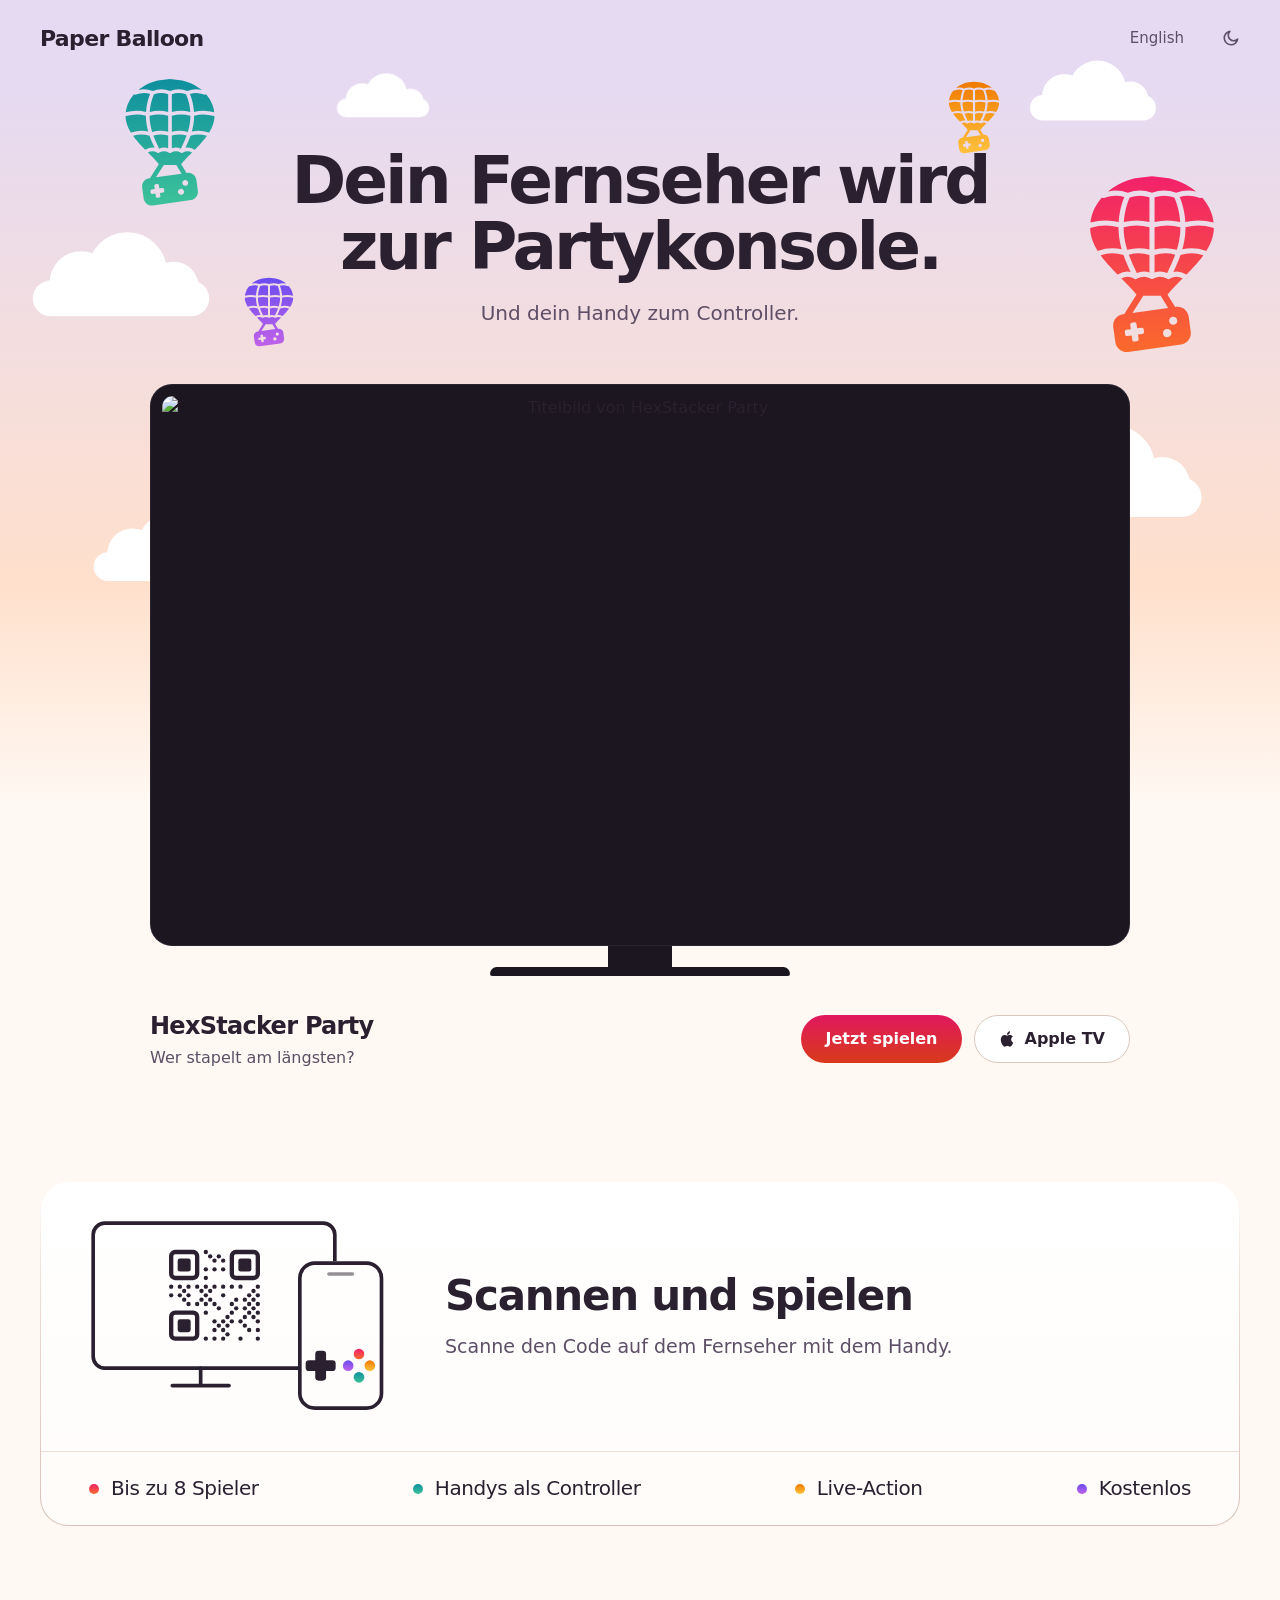
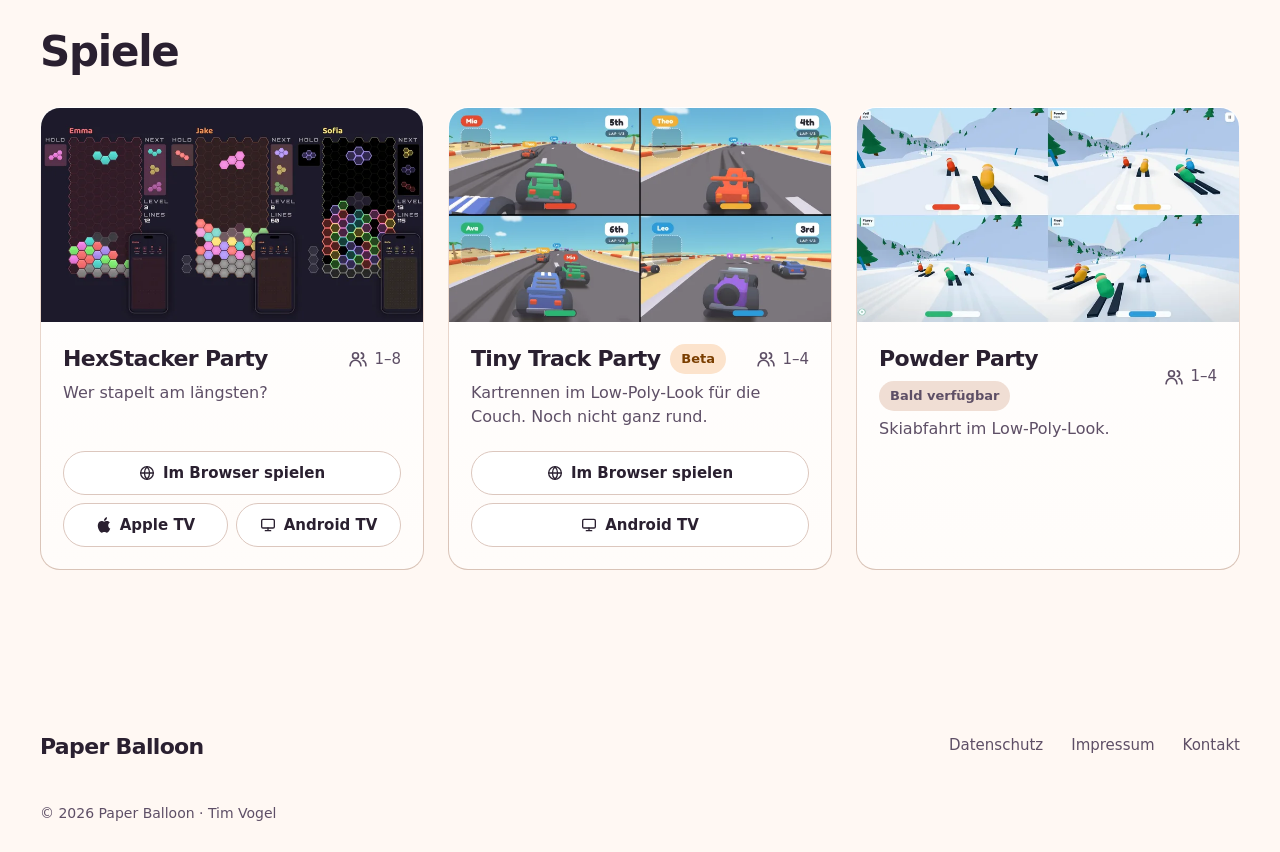
==== commit 5e6491a2: "feat(home): link the TV apps' open tests from the game cards Both Android TV apps are now open tests" ====
--- a/de/index.html
+++ b/de/index.html
@@ -20,10 +20,10 @@
   <meta property="og:url" content="https://paperballoon.games/de/">
   <meta property="og:image" content="https://paperballoon.games/assets/artwork/hexstacker-16x9-v2.webp">
   <link rel="preload" href="/assets/fonts/outfit-latin-var.woff2" as="font" type="font/woff2" crossorigin>
-  <link rel="stylesheet" href="/assets/theme.css?v=36">
-  <link rel="stylesheet" href="/assets/site.css?v=24">
-  <link rel="stylesheet" href="/assets/home.css?v=70">
-  <script src="/assets/theme.js?v=15"></script>
+  <link rel="stylesheet" href="/assets/theme.css">
+  <link rel="stylesheet" href="/assets/site.css">
+  <link rel="stylesheet" href="/assets/home.css">
+  <script src="/assets/theme.js"></script>
 </head>
 <body>
 
@@ -182,6 +182,7 @@
           <div class="game__acts">
             <a class="btn btn--ghost game__act" href="https://hexstacker.com"><svg viewBox="0 0 24 24" fill="none" stroke="currentColor" stroke-width="2" stroke-linecap="round" stroke-linejoin="round" aria-hidden="true"><circle cx="12" cy="12" r="9.5"/><path d="M2.5 12h19"/><path d="M12 2.5c2.6 2.6 3.9 5.8 3.9 9.5s-1.3 6.9-3.9 9.5c-2.6-2.6-3.9-5.8-3.9-9.5s1.3-6.9 3.9-9.5z"/></svg>Im Browser spielen</a>
             <a class="btn btn--ghost game__act" href="https://apps.apple.com/app/hexstacker-party/id6788876779"><svg viewBox="2.98 1.38 17.18 20.98" fill="currentColor" aria-hidden="true"><path d="M17.05 12.54c-.03-2.55 2.08-3.77 2.17-3.83-1.18-1.73-3.02-1.97-3.68-2-1.56-.16-3.05.92-3.84.92-.79 0-2.02-.9-3.32-.87-1.7.03-3.28.99-4.16 2.52-1.78 3.08-.45 7.63 1.28 10.13.85 1.22 1.85 2.6 3.17 2.55 1.28-.05 1.76-.83 3.3-.83 1.54 0 1.98.83 3.32.8 1.38-.02 2.25-1.24 3.08-2.47.97-1.42 1.37-2.8 1.39-2.87-.03-.01-2.67-1.02-2.71-4.05z"/><path d="M14.51 4.99c.7-.85 1.18-2.03 1.05-3.21-1.01.04-2.24.67-2.97 1.52-.65.75-1.22 1.96-1.07 3.11 1.13.09 2.28-.57 2.99-1.42z"/></svg>Apple TV</a>
+            <a class="btn btn--ghost game__act" href="https://play.google.com/store/apps/details?id=com.couchgames.stacker"><svg viewBox="0 0 24 24" fill="none" stroke="currentColor" stroke-width="2" stroke-linecap="round" stroke-linejoin="round" aria-hidden="true"><rect x="2.5" y="3.5" width="19" height="13" rx="2"/><path d="M12 16.5v4M8 20.5h8"/></svg>Android TV</a>
           </div>
         </li>
 
@@ -196,6 +197,7 @@
           </div>
           <div class="game__acts">
             <a class="btn btn--ghost game__act" href="https://tinytrack.paperballoon.games"><svg viewBox="0 0 24 24" fill="none" stroke="currentColor" stroke-width="2" stroke-linecap="round" stroke-linejoin="round" aria-hidden="true"><circle cx="12" cy="12" r="9.5"/><path d="M2.5 12h19"/><path d="M12 2.5c2.6 2.6 3.9 5.8 3.9 9.5s-1.3 6.9-3.9 9.5c-2.6-2.6-3.9-5.8-3.9-9.5s1.3-6.9 3.9-9.5z"/></svg>Im Browser spielen</a>
+            <a class="btn btn--ghost game__act" href="https://play.google.com/store/apps/details?id=games.paperballoon.tinytrack"><svg viewBox="0 0 24 24" fill="none" stroke="currentColor" stroke-width="2" stroke-linecap="round" stroke-linejoin="round" aria-hidden="true"><rect x="2.5" y="3.5" width="19" height="13" rx="2"/><path d="M12 16.5v4M8 20.5h8"/></svg>Android TV</a>
           </div>
         </li>
 
@@ -233,7 +235,7 @@
     </div>
   </footer>
 
-  <script src="/assets/lang.js?v=4"></script>
-  <script src="/assets/home.js?v=4" defer></script>
+  <script src="/assets/lang.js"></script>
+  <script src="/assets/home.js" defer></script>
 </body>
 </html>
--- a/assets/theme.css
+++ b/assets/theme.css
@@ -15,7 +15,7 @@
      lighter than --sun; the balloon is deepened so it holds on
      the peach sky.
    - --sky-high / --sky-mid / --sky: the sky band, fading into --bg
-     on the home and beta pages; by day lilac over peach with
+     on the home and contact pages; by day lilac over peach with
      --sky-mid the halfway colour, at night three stops with stars
      instead of clouds. The controller app's home screen runs the
      same stops over a shorter height.
@@ -71,6 +71,8 @@
   --sky-high: #E6DAF2;
   --sky: #FFE0CC;
   --sky-mid: color-mix(in srgb, var(--sky-high), var(--sky));
+  /* What only the day shows (clouds, the toggle's moon) and only the night
+     (stars, the toggle's sun). */
   --cloud-display: block;
   --star-display: none;
   /* Cards, outlined (ghost) controls, status tags, home TV */
--- a/assets/site.css
+++ b/assets/site.css
@@ -1,4 +1,4 @@
-/* Shared look of the web pages (home, beta, contact, 404): base type,
+/* Shared look of the web pages (home, contact, 404): base type,
    header, buttons, footer and the band pages' opening. Tokens (--bg,
    --card, …) come from theme.css, linked first; each page adds its
    own stylesheet after this one. The legal
@@ -75,18 +75,12 @@
 .icon-btn:hover { color: var(--on-surface); background: var(--ghost-bg); }
 .icon-btn svg { width: 18px; height: 18px; }
 
-/* Shows the scheme it switches TO: moon in light mode, sun in dark. The
-   visibility rules mirror theme.css's forced/system split; keep in sync. */
+/* Shows the scheme it switches TO: moon in light mode, sun in dark, on
+   theme.css's day and night tokens. */
 .theme-toggle { margin-right: -8px; /* glyph, not tap area, on the content edge */ }
 .theme-toggle svg { width: 19px; height: 19px; }
-.theme-toggle__sun { display: none; }
-.theme-toggle__moon { display: block; }
-@media (prefers-color-scheme: dark) {
-  :root:not([data-theme="light"]) .theme-toggle__sun { display: block; }
-  :root:not([data-theme="light"]) .theme-toggle__moon { display: none; }
-}
-:root[data-theme="dark"] .theme-toggle__sun { display: block; }
-:root[data-theme="dark"] .theme-toggle__moon { display: none; }
+.theme-toggle__sun { display: var(--star-display); }
+.theme-toggle__moon { display: var(--cloud-display); }
 
 /* The theme switch's sunset (theme.js decides when it runs): the new scheme
    spreads from the toggle in a soft-edged circle, from --vt-x/-y to --vt-r,
@@ -168,7 +162,7 @@
 .footer--slim .footer__row { align-items: center; gap: 12px 32px; }
 .footer--slim .footer__links { padding-top: 0; }
 
-/* ---- Sky parts, shared by the pages that open under the dusk (home, beta,
+/* ---- Sky parts, shared by the pages that open under the dusk (home,
    contact; 404 takes only the bare band):
    a .sky band with no header hairline, stars at night, flat white clouds by
    day, and the fleet's balloons. A page carries the symbols (the launcher
@@ -200,8 +194,8 @@
 @keyframes slide { from { transform: translateX(-24px); } to { transform: translateX(24px); } }
 
 
-/* ---- Band pages (beta, contact): a short page under a dusk sky, lilac to
-   peach behind the title and the content's first cards, fading into the
+/* ---- Band pages (contact): a short page under a dusk sky, lilac to
+   peach behind the title and the top of the content, fading into the
    paper by the bottom of the first screen, with two balloons and a cloud: the
    home page's opening in a lighter dose. The sky is the page's, not the
    band's: squeezed into the band alone, it read as a stripe. The flex column
--- a/assets/home.css
+++ b/assets/home.css
@@ -190,9 +190,11 @@
 /* Where a game runs: one ghost pill (.btn--ghost, smaller) per platform in
    the card's footer, each linking to the game there. The sunset stays on the
    hero's one button. Only platforms visitors can open today are listed. */
-/* Side by side where both fit, else one a row (German on a small phone). */
+/* Side by side where they fit, else one a row (German on a small phone). */
 .game__acts { display: flex; flex-wrap: wrap; gap: 8px; padding: 0 22px 22px; }
 .game__act { flex: 1; gap: 8px; min-height: 44px; padding: 0 14px; font-size: 15px; }
+/* Three: the browser on a row of its own, the two TV apps paired below it. */
+.game__act:first-child:nth-last-child(3) { flex-basis: 100%; }
 
 /* Quiet tags, a tint and a word, never a saturated pill; a live game carries none. */
 .tag {
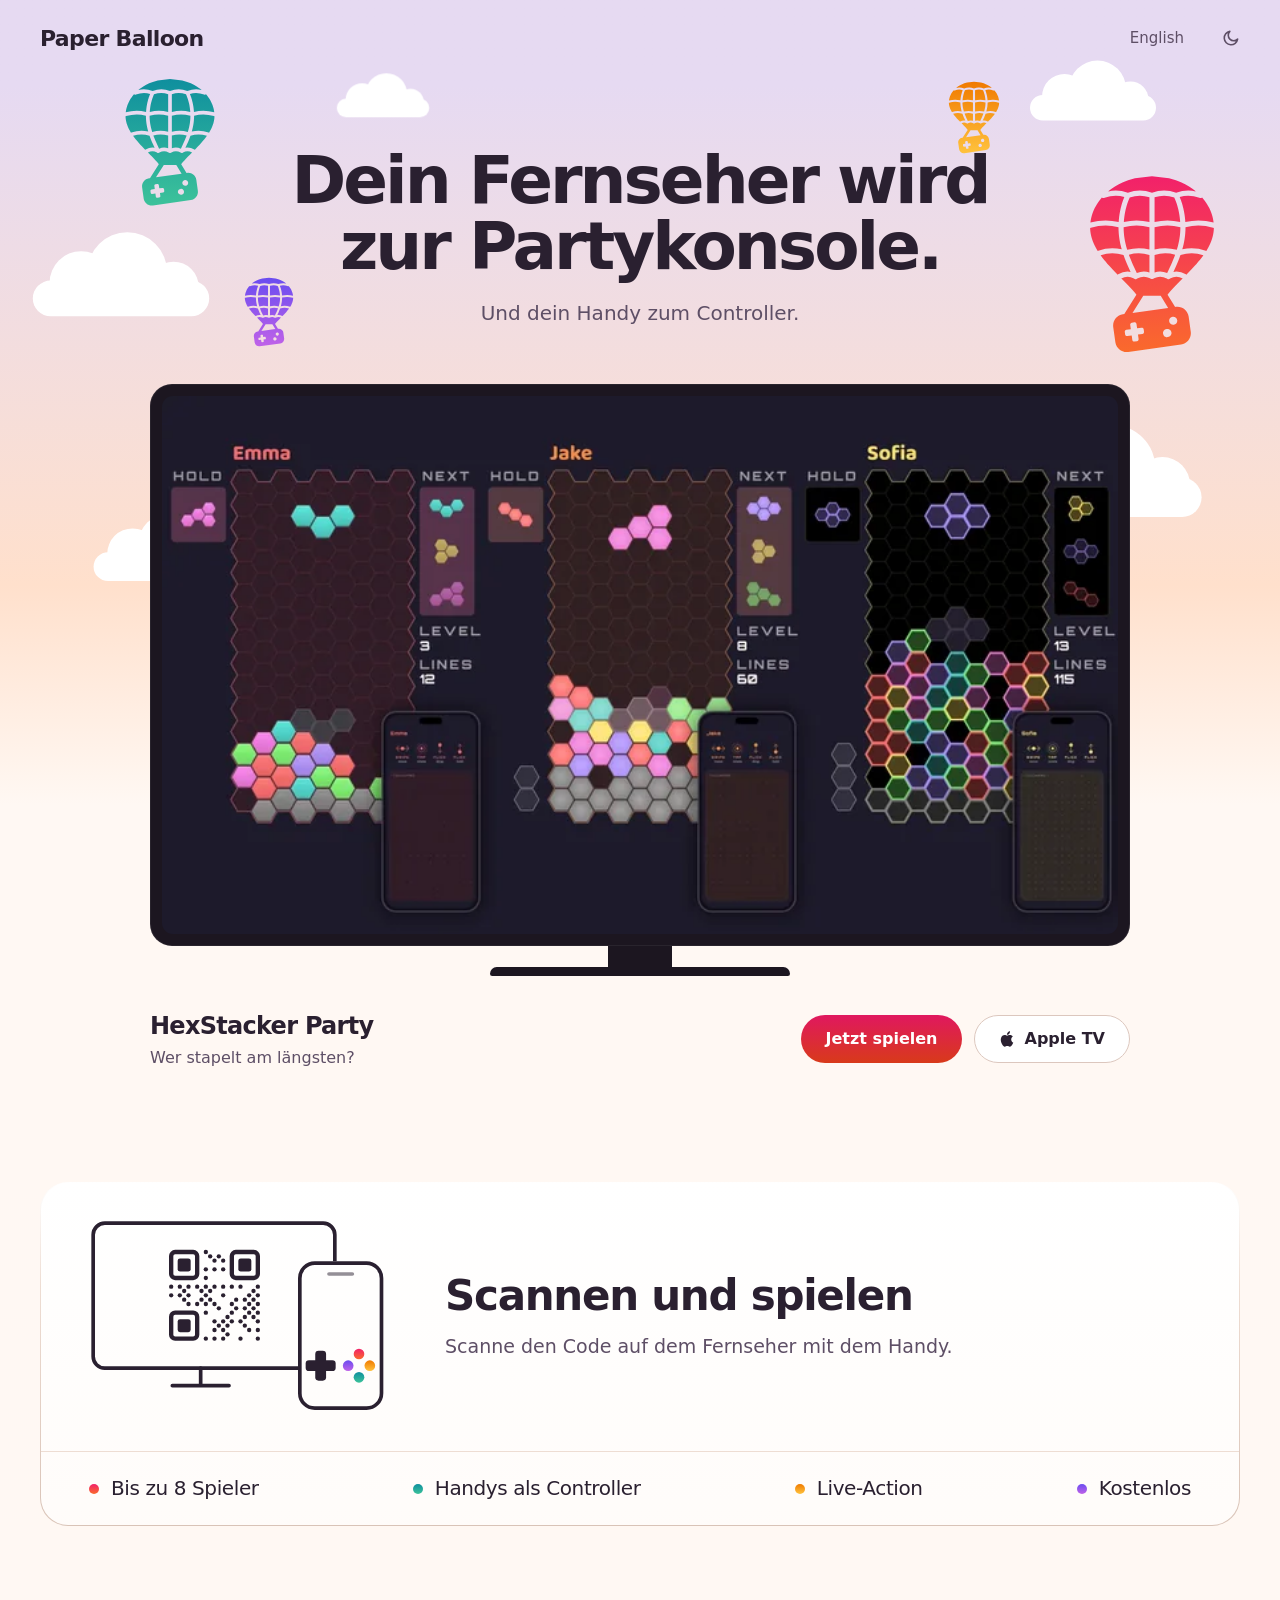
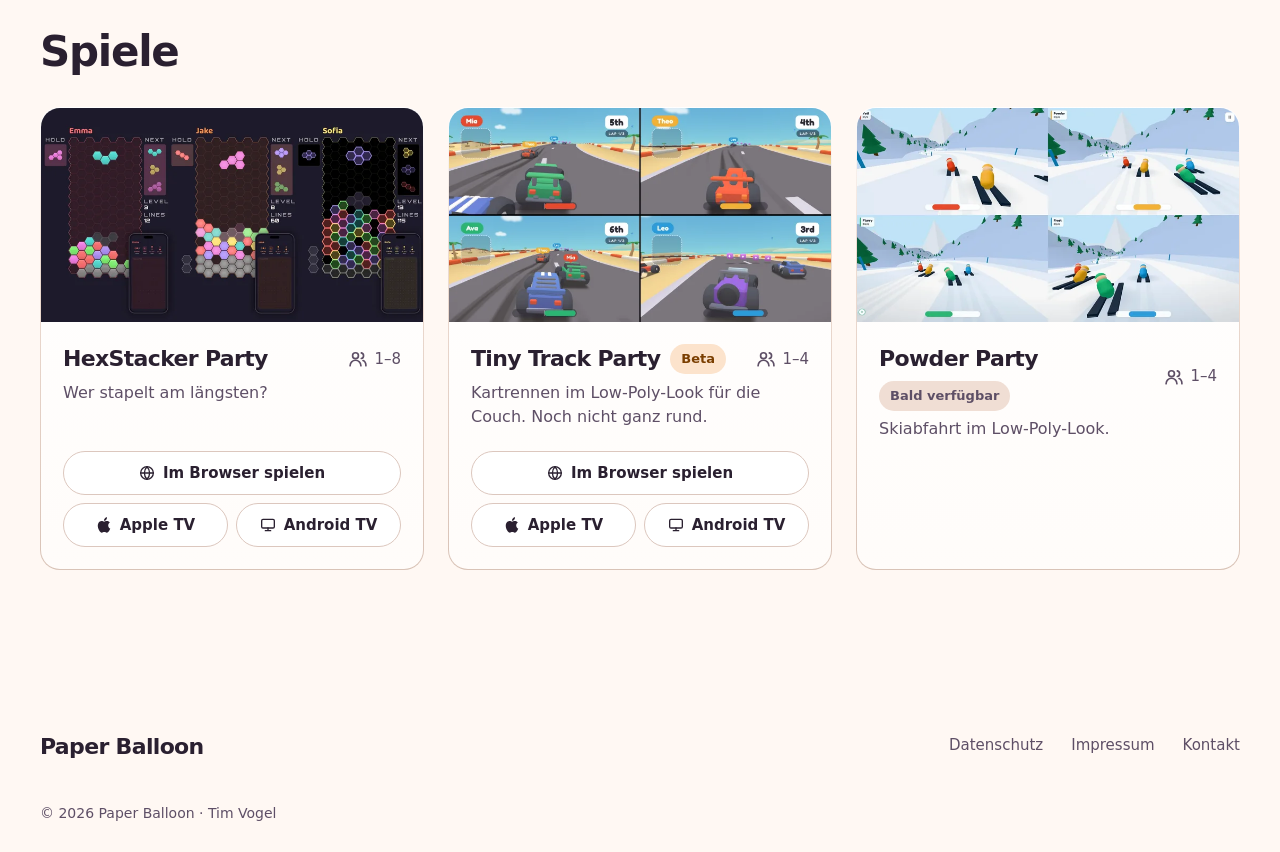
==== commit 6e3b3c43: "feat(home): link Tiny Track's Apple TV beta on TestFlight Tiny Track's tvOS build passed beta review" ====
--- a/de/index.html
+++ b/de/index.html
@@ -197,6 +197,7 @@
           </div>
           <div class="game__acts">
             <a class="btn btn--ghost game__act" href="https://tinytrack.paperballoon.games"><svg viewBox="0 0 24 24" fill="none" stroke="currentColor" stroke-width="2" stroke-linecap="round" stroke-linejoin="round" aria-hidden="true"><circle cx="12" cy="12" r="9.5"/><path d="M2.5 12h19"/><path d="M12 2.5c2.6 2.6 3.9 5.8 3.9 9.5s-1.3 6.9-3.9 9.5c-2.6-2.6-3.9-5.8-3.9-9.5s1.3-6.9 3.9-9.5z"/></svg>Im Browser spielen</a>
+            <a class="btn btn--ghost game__act" href="https://testflight.apple.com/join/j9nqeStv"><svg viewBox="2.98 1.38 17.18 20.98" fill="currentColor" aria-hidden="true"><path d="M17.05 12.54c-.03-2.55 2.08-3.77 2.17-3.83-1.18-1.73-3.02-1.97-3.68-2-1.56-.16-3.05.92-3.84.92-.79 0-2.02-.9-3.32-.87-1.7.03-3.28.99-4.16 2.52-1.78 3.08-.45 7.63 1.28 10.13.85 1.22 1.85 2.6 3.17 2.55 1.28-.05 1.76-.83 3.3-.83 1.54 0 1.98.83 3.32.8 1.38-.02 2.25-1.24 3.08-2.47.97-1.42 1.37-2.8 1.39-2.87-.03-.01-2.67-1.02-2.71-4.05z"/><path d="M14.51 4.99c.7-.85 1.18-2.03 1.05-3.21-1.01.04-2.24.67-2.97 1.52-.65.75-1.22 1.96-1.07 3.11 1.13.09 2.28-.57 2.99-1.42z"/></svg>Apple TV</a>
             <a class="btn btn--ghost game__act" href="https://play.google.com/store/apps/details?id=games.paperballoon.tinytrack"><svg viewBox="0 0 24 24" fill="none" stroke="currentColor" stroke-width="2" stroke-linecap="round" stroke-linejoin="round" aria-hidden="true"><rect x="2.5" y="3.5" width="19" height="13" rx="2"/><path d="M12 16.5v4M8 20.5h8"/></svg>Android TV</a>
           </div>
         </li>
